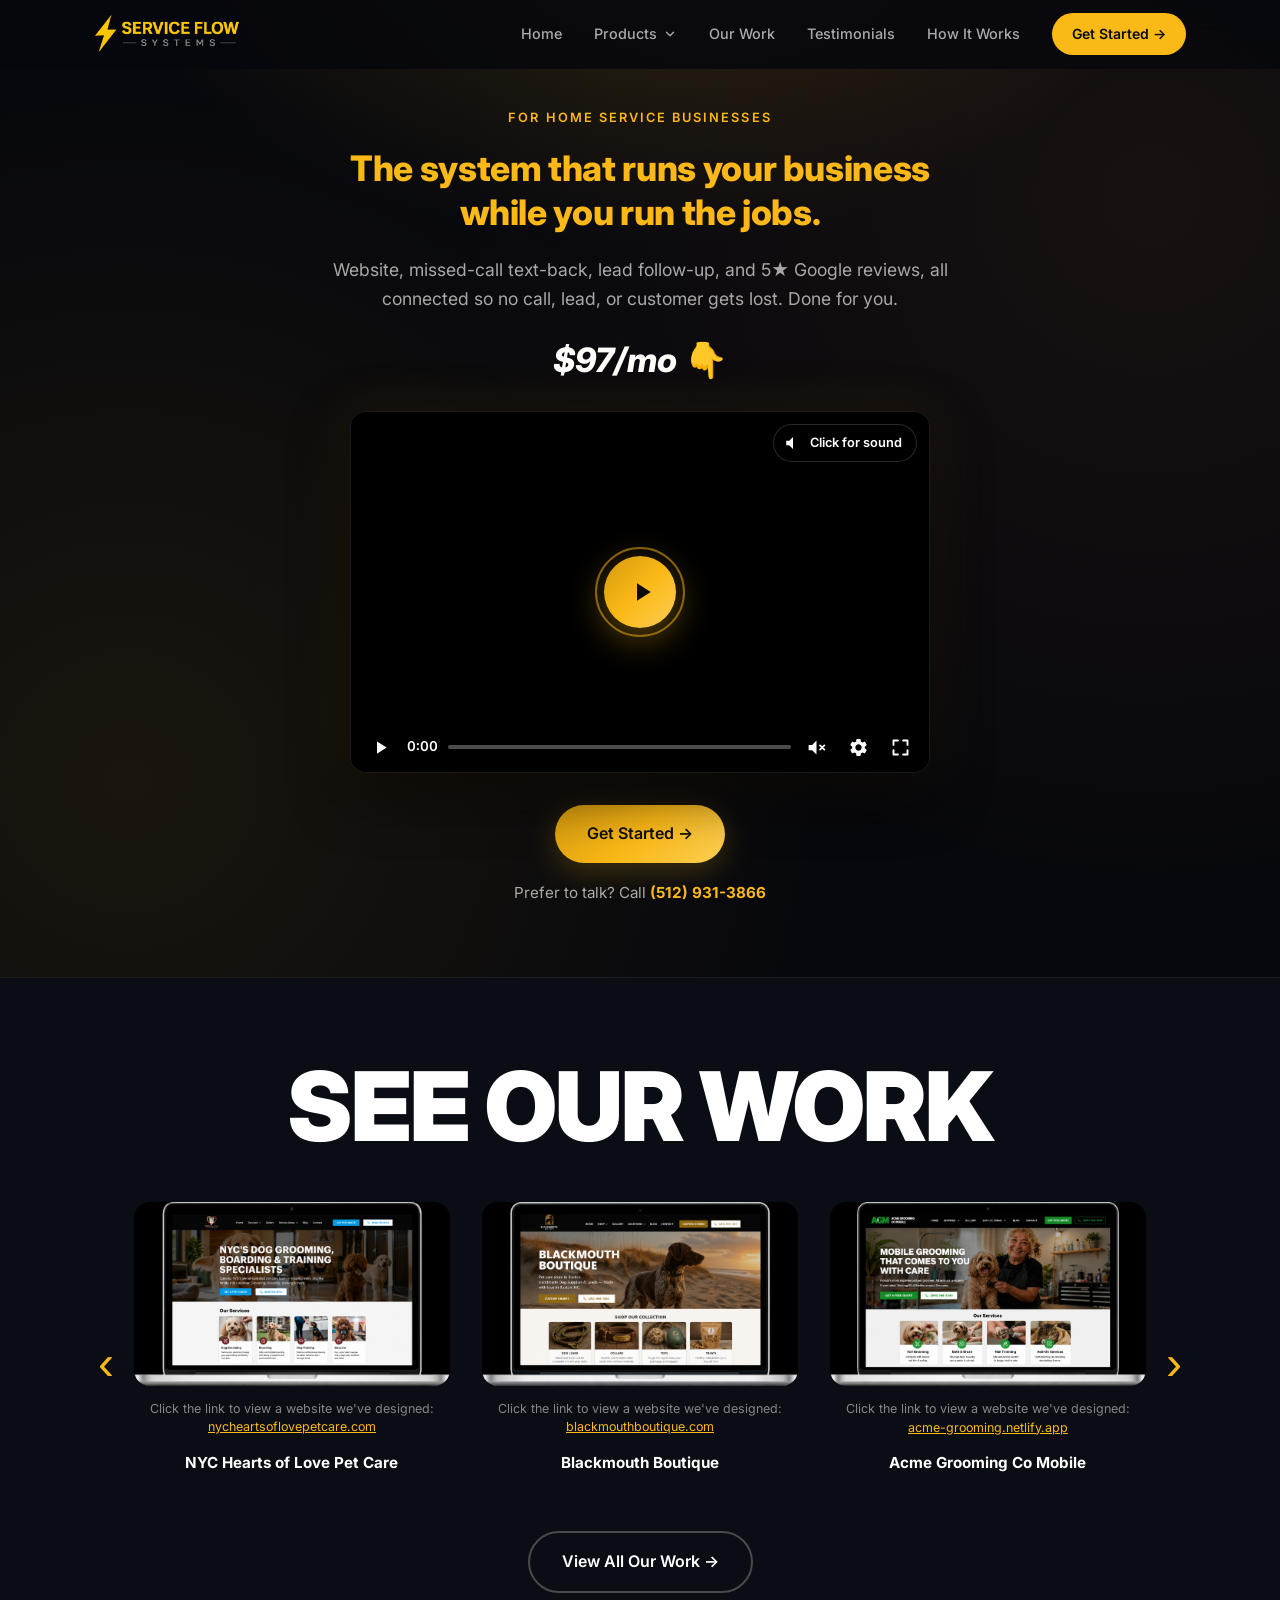
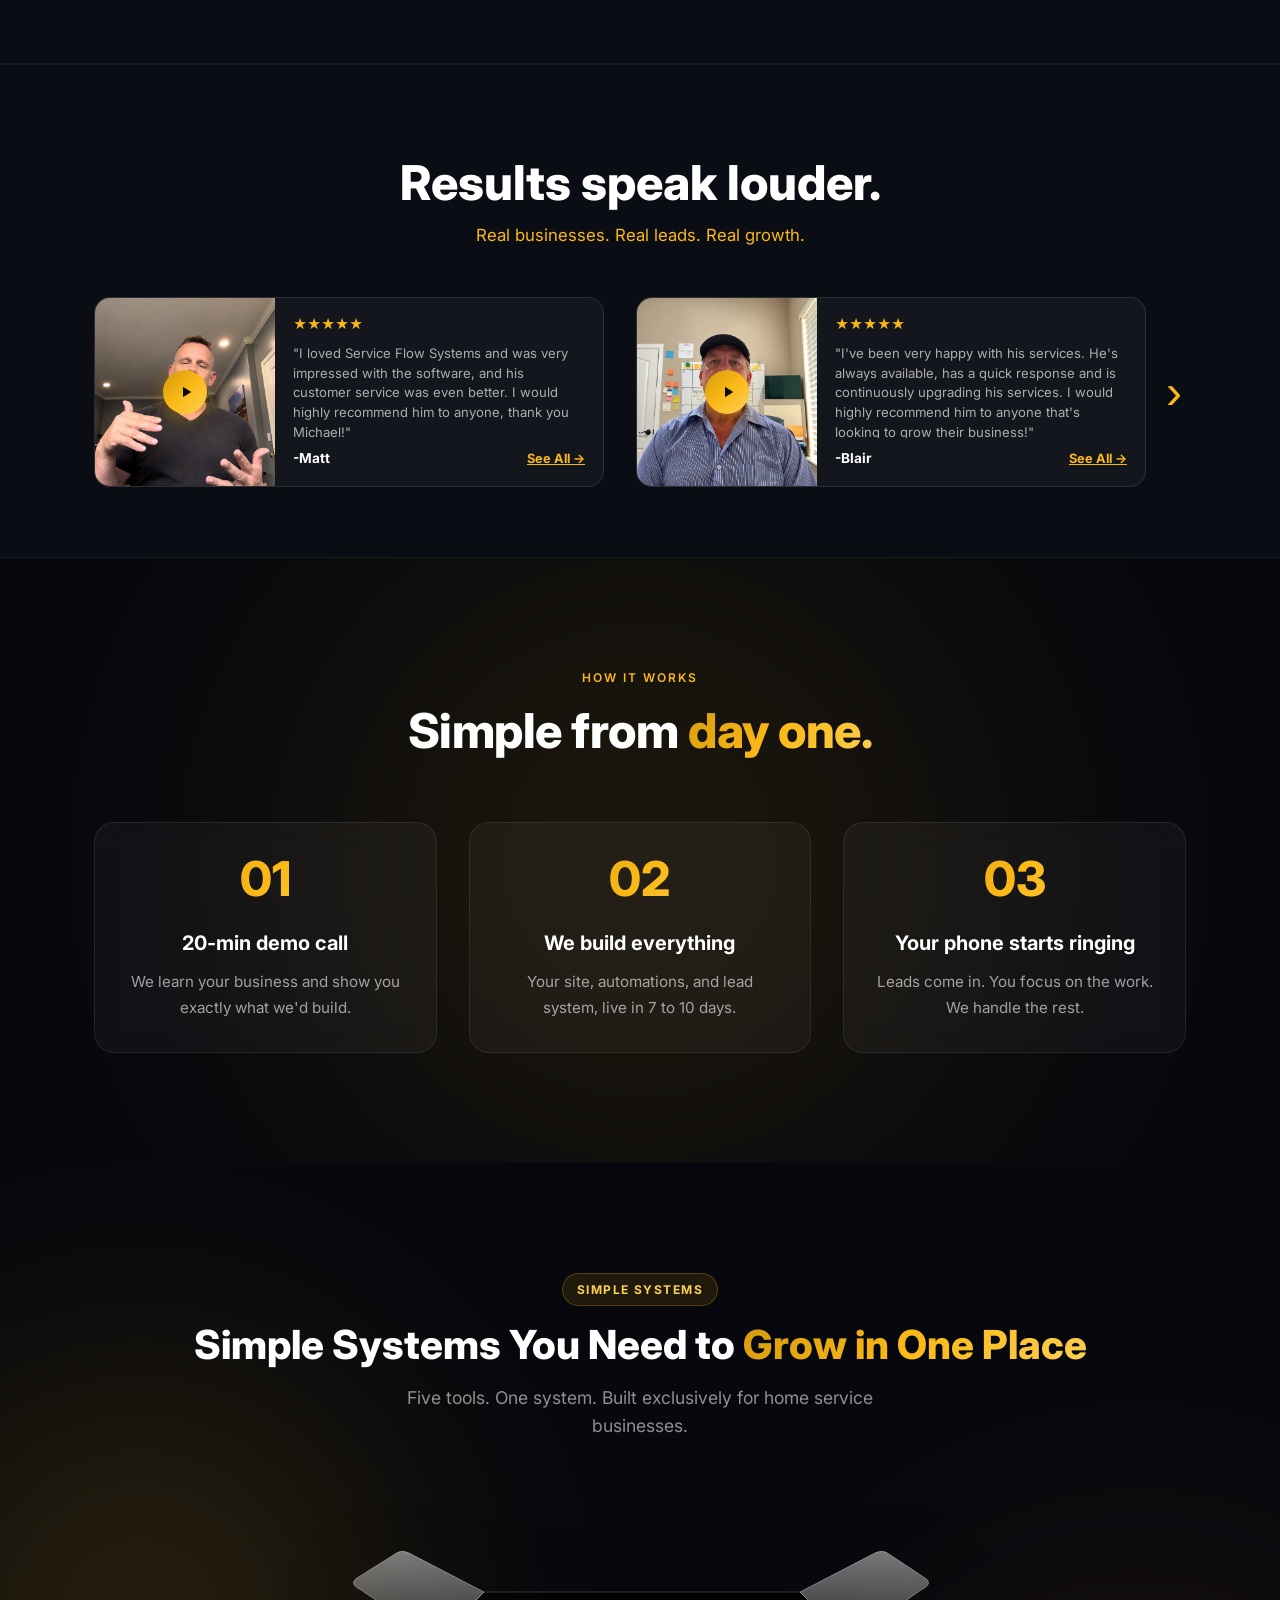
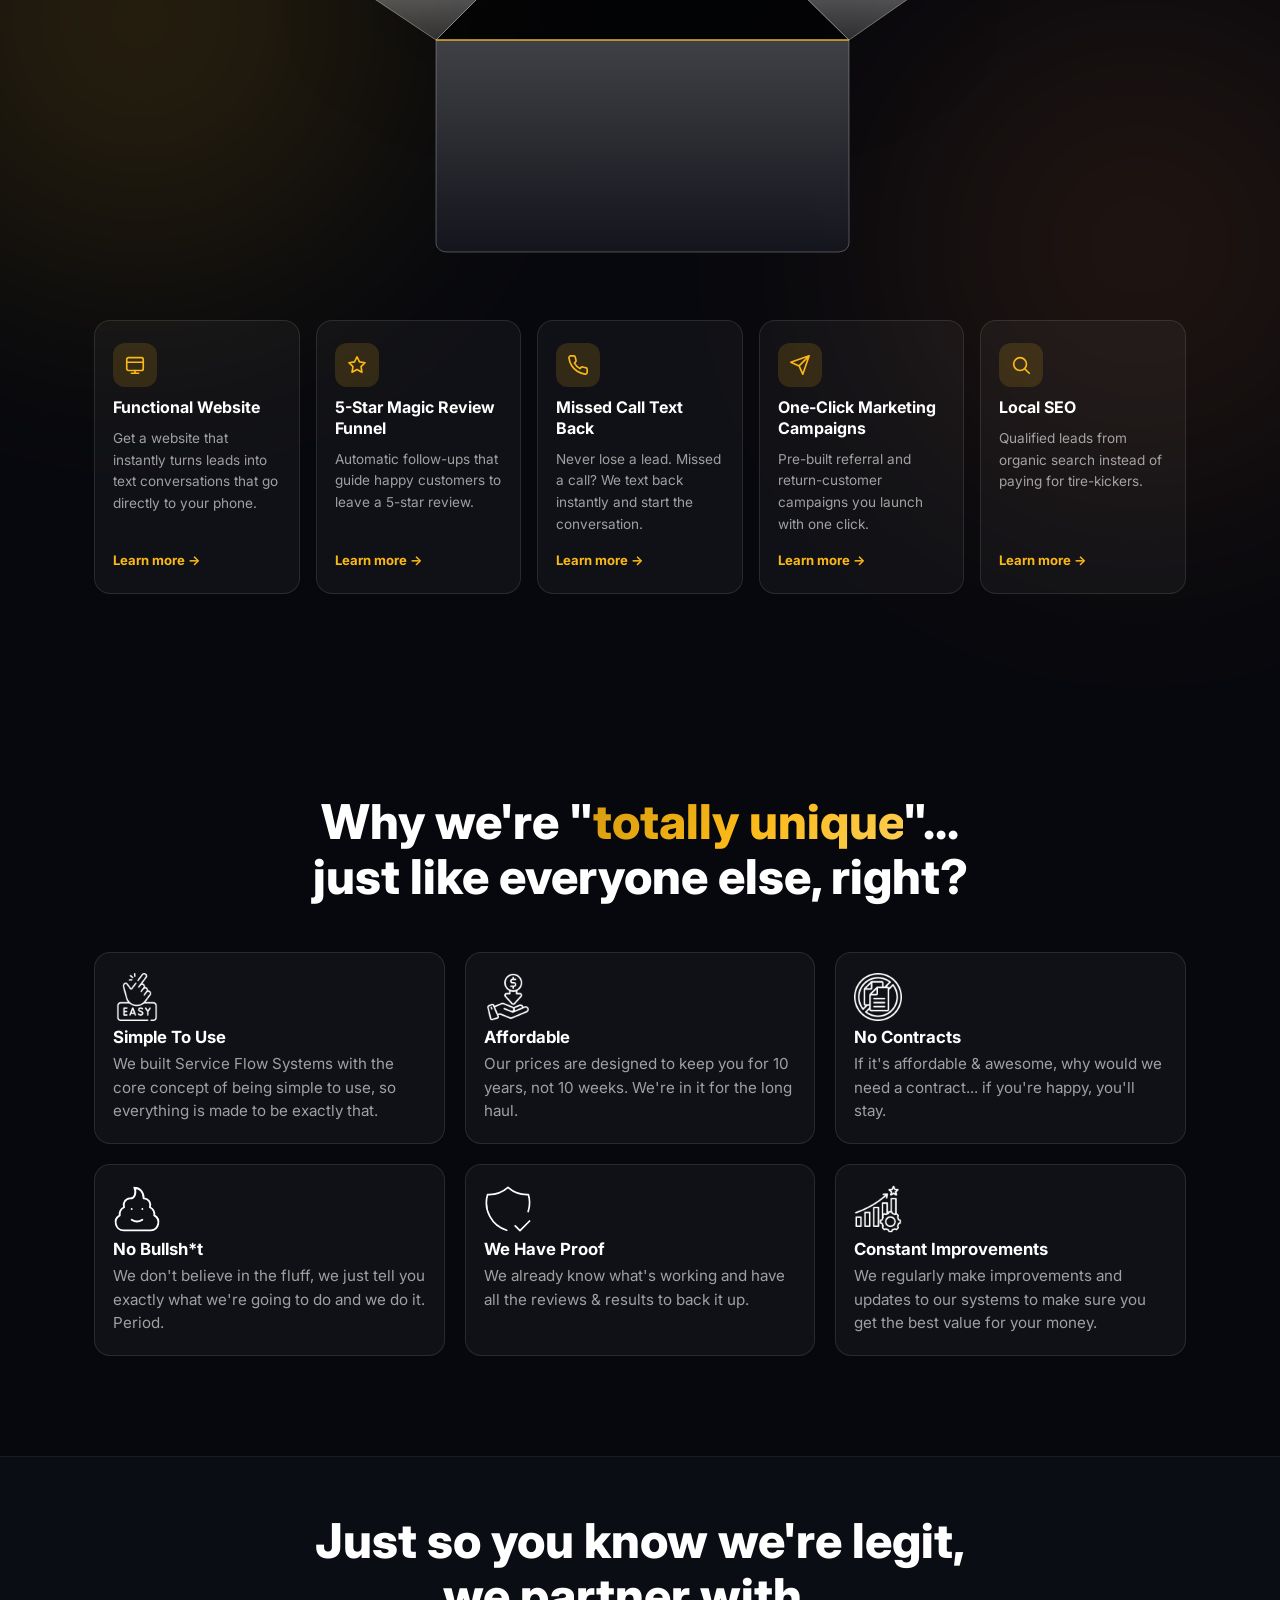
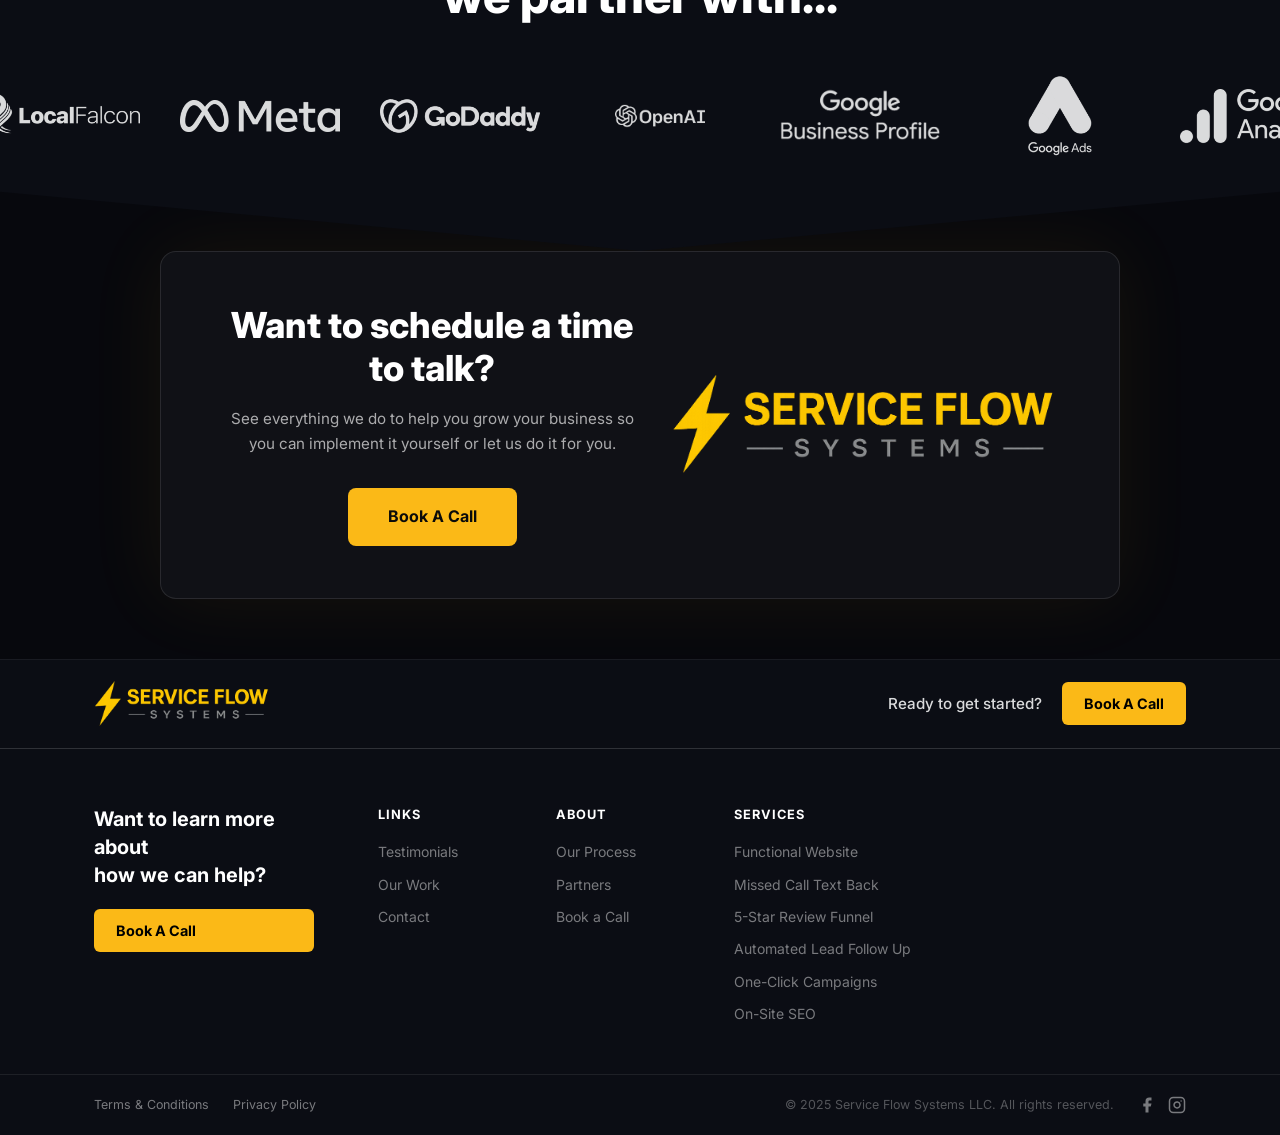
==== index.html @ 0829fa76 "Add dog groomers VSL player and new hero copy - New VSL under the headline: muted 4-second GIF-style" ====
<!DOCTYPE html>
<html lang="en">
<head>
  <meta charset="UTF-8" />
  <meta name="viewport" content="width=device-width, initial-scale=1.0" />
  <title>Website Design & AI Marketing Systems For Home Service Businesses | Service Flow Systems</title>
  <link rel="icon" href="/favicon.ico" sizes="any" />
  <link rel="icon" type="image/png" href="/favicon.png" />
  <link rel="apple-touch-icon" href="/apple-touch-icon.png" />
  <link rel="preconnect" href="https://fonts.googleapis.com" />
  <link rel="preconnect" href="https://fonts.gstatic.com" crossorigin />
  <link href="https://fonts.googleapis.com/css2?family=Inter:wght@300;400;500;600;700;800;900&display=swap" rel="stylesheet" />
  <link rel="stylesheet" href="styles.css" />
</head>
<body>

  <!-- NAV -->
  <nav class="nav" id="navbar">
    <div class="nav-inner">
      <a href="#" class="logo">
        <img src="images/logo.png" alt="Service Flow Systems" class="nav-logo-img" />
      </a>
      <ul class="nav-links">
        <li><a href="index.html">Home</a></li>
        <li class="nav-dropdown">
          <button type="button" class="nav-dropdown-btn" aria-haspopup="true" aria-expanded="false">Products <svg class="nav-chevron" viewBox="0 0 24 24" fill="none" stroke="currentColor" stroke-width="2.2" stroke-linecap="round" stroke-linejoin="round"><polyline points="6 9 12 15 18 9"/></svg></button>
          <div class="nav-dropdown-menu">
            <div class="nav-dropdown-panel">
            <a href="functional-website.html" class="nav-dd-item"><span class="nav-dd-icon"><svg viewBox="0 0 24 24" fill="none" stroke="currentColor" stroke-width="1.8" stroke-linecap="round" stroke-linejoin="round"><rect x="3" y="4" width="18" height="14" rx="2"/><path d="M3 9h18M8 21h8M12 18v3"/></svg></span><span>Functional Website</span></a>
            <a href="five-star-review-funnel.html" class="nav-dd-item"><span class="nav-dd-icon"><svg viewBox="0 0 24 24" fill="none" stroke="currentColor" stroke-width="1.8" stroke-linecap="round" stroke-linejoin="round"><path d="M12 3l2.7 5.6 6.1.9-4.4 4.3 1 6.1L12 17l-5.4 2.9 1-6.1L3.2 9.5l6.1-.9z"/></svg></span><span>5-Star Magic Review Funnel</span></a>
            <a href="missed-call-text-back.html" class="nav-dd-item"><span class="nav-dd-icon"><svg viewBox="0 0 24 24" fill="none" stroke="currentColor" stroke-width="1.8" stroke-linecap="round" stroke-linejoin="round"><path d="M22 16.9v3a2 2 0 0 1-2.2 2 19.8 19.8 0 0 1-8.6-3.1 19.5 19.5 0 0 1-6-6A19.8 19.8 0 0 1 2.1 4.2 2 2 0 0 1 4.1 2h3a2 2 0 0 1 2 1.7c.1 1 .4 1.9.7 2.8a2 2 0 0 1-.5 2.1L8.1 9.9a16 16 0 0 0 6 6l1.3-1.3a2 2 0 0 1 2.1-.4c.9.3 1.8.6 2.8.7a2 2 0 0 1 1.7 2z"/></svg></span><span>Missed Call Text Back</span></a>
            <a href="one-click-marketing.html" class="nav-dd-item"><span class="nav-dd-icon"><svg viewBox="0 0 24 24" fill="none" stroke="currentColor" stroke-width="1.8" stroke-linecap="round" stroke-linejoin="round"><path d="M22 2L11 13M22 2l-7 20-4-9-9-4z"/></svg></span><span>One-Click Marketing Campaigns</span></a>
            <a href="local-seo.html" class="nav-dd-item"><span class="nav-dd-icon"><svg viewBox="0 0 24 24" fill="none" stroke="currentColor" stroke-width="1.8" stroke-linecap="round" stroke-linejoin="round"><circle cx="11" cy="11" r="7"/><path d="M21 21l-4.3-4.3"/></svg></span><span>Local SEO</span></a>
            </div>
          </div>
        </li>
        <li><a href="portfolio.html">Our Work</a></li>
        <li><a href="testimonials.html">Testimonials</a></li>
        <li><a href="#process">How It Works</a></li>
      </ul>
      <a href="book-a-call.html" class="btn btn-nav">Get Started →</a>
      <button class="nav-toggle" id="navToggle">
        <span></span><span></span><span></span>
      </button>
    </div>
    <div class="nav-mobile" id="navMobile">
      <a href="index.html">Home</a>
      <span class="nav-mobile-heading">Products</span>
      <a href="functional-website.html" class="nav-mobile-sub">Functional Website</a>
      <a href="five-star-review-funnel.html" class="nav-mobile-sub">5-Star Magic Review Funnel</a>
      <a href="missed-call-text-back.html" class="nav-mobile-sub">Missed Call Text Back</a>
      <a href="one-click-marketing.html" class="nav-mobile-sub">One-Click Marketing Campaigns</a>
      <a href="local-seo.html" class="nav-mobile-sub">Local SEO</a>
      <a href="portfolio.html">Our Work</a>
      <a href="testimonials.html">Testimonials</a>
      <a href="#process">How It Works</a>
      <a href="book-a-call.html" class="btn btn-gold">Get Started</a>
    </div>
  </nav>

  <!-- HERO -->
  <section class="hero hero-split">
    <div class="hero-bg-pattern"></div>
    <div class="container">
      <div class="hero-split-inner">

        <!-- LEFT: Text -->
        <div class="hero-left">
          <div class="section-label hero-eyebrow">For home service businesses</div>
          <h1 class="hero-title hero-title-gold">
            The system that runs your business<br class="hero-title-break" />
            while you run the jobs.
          </h1>
          <p class="hero-sub hero-sub--front">Website, missed-call text-back, lead follow-up, and 5★ Google reviews, all connected so no call, lead, or customer gets lost. Done for you.</p>
          <p class="hero-price-line hero-price-line--vsl">$97/mo<span class="hero-price-hand" aria-hidden="true">👇</span></p>

          <!-- VSL: muted 4-second loop preview (1:59-2:03) until clicked, then restarts at 0:00 with sound -->
          <div class="vsl is-preview" id="vsl">
            <div class="vsl-frame" id="vslFrame">
              <video class="vsl-video" id="vslVideo" src="videos/vsl-dog-groomers.mp4#t=119" muted autoplay playsinline preload="metadata"></video>

              <button type="button" class="vsl-soundcta" id="vslSoundCta" aria-label="Click for sound">
                <svg viewBox="0 0 24 24" aria-hidden="true"><path d="M3 9v6h4l5 5V4L7 9H3z" fill="currentColor"/><g fill="none" stroke="currentColor" stroke-width="2" stroke-linecap="round"><path class="vsl-wave vsl-wave1" d="M15 10a3 3 0 0 1 0 4"/><path class="vsl-wave vsl-wave2" d="M17.5 7.8a6 6 0 0 1 0 8.4"/><path class="vsl-wave vsl-wave3" d="M20 5.5a10 10 0 0 1 0 13"/></g></svg>
                <span>Click for sound</span>
              </button>

              <button type="button" class="vsl-bigplay" id="vslBigPlay" aria-label="Play video with sound">
                <svg viewBox="0 0 24 24" aria-hidden="true"><path d="M8 5v14l11-7z" fill="currentColor"/></svg>
              </button>

              <div class="vsl-bar">
                <button type="button" class="vsl-btn vsl-toggle" id="vslToggle" aria-label="Play or pause" title="Play">
                  <svg class="vsl-i-play" viewBox="0 0 24 24" aria-hidden="true"><path d="M8 5v14l11-7z" fill="currentColor"/></svg>
                  <svg class="vsl-i-pause" viewBox="0 0 24 24" aria-hidden="true"><path d="M6 5h4v14H6zM14 5h4v14h-4z" fill="currentColor"/></svg>
                </button>
                <span class="vsl-time"><span class="vsl-cur" id="vslCur">0:00</span><span class="vsl-sep"> / </span><span id="vslDur">0:00</span></span>
                <div class="vsl-progress" id="vslProgress" role="slider" aria-label="Seek" aria-valuemin="0" aria-valuemax="100" aria-valuenow="0">
                  <div class="vsl-progress-fill" id="vslFill"></div>
                </div>

                <div class="vsl-vol" id="vslVol">
                  <div class="vsl-volpop">
                    <div class="vsl-vslider" id="vslVSlider" role="slider" aria-label="Volume" aria-valuemin="0" aria-valuemax="100" aria-valuenow="0">
                      <div class="vsl-vtrack" id="vslVTrack">
                        <div class="vsl-vfill" id="vslVFill"></div>
                        <div class="vsl-vthumb" id="vslVThumb"></div>
                      </div>
                    </div>
                  </div>
                  <button type="button" class="vsl-btn vsl-mute" id="vslMute" aria-label="Unmute" title="Unmute">
                    <svg class="vsl-i-vol" viewBox="0 0 24 24" aria-hidden="true"><path d="M3 9v6h4l5 5V4L7 9H3z" fill="currentColor"/><path d="M16.5 8.5a5 5 0 0 1 0 7M19 6a8.5 8.5 0 0 1 0 12" fill="none" stroke="currentColor" stroke-width="2" stroke-linecap="round"/></svg>
                    <svg class="vsl-i-muted" viewBox="0 0 24 24" aria-hidden="true"><path d="M3 9v6h4l5 5V4L7 9H3z" fill="currentColor"/><path d="M16 9.5l5 5M21 9.5l-5 5" fill="none" stroke="currentColor" stroke-width="2" stroke-linecap="round"/></svg>
                  </button>
                </div>

                <div class="vsl-speed" id="vslSpeed">
                  <div class="vsl-speedmenu" id="vslSpeedMenu">
                    <div class="vsl-speed-head"><span>Speed</span><span id="vslSpeedCur">1x</span></div>
                    <button type="button" class="vsl-speed-item" data-rate="0.5"><span class="vsl-check">&#10003;</span>0.5x</button>
                    <button type="button" class="vsl-speed-item" data-rate="0.75"><span class="vsl-check">&#10003;</span>0.75x</button>
                    <button type="button" class="vsl-speed-item is-active" data-rate="1"><span class="vsl-check">&#10003;</span>1x</button>
                    <button type="button" class="vsl-speed-item" data-rate="1.25"><span class="vsl-check">&#10003;</span>1.25x</button>
                    <button type="button" class="vsl-speed-item" data-rate="1.5"><span class="vsl-check">&#10003;</span>1.5x</button>
                    <button type="button" class="vsl-speed-item" data-rate="1.75"><span class="vsl-check">&#10003;</span>1.75x</button>
                    <button type="button" class="vsl-speed-item" data-rate="2"><span class="vsl-check">&#10003;</span>2x</button>
                  </div>
                  <button type="button" class="vsl-btn vsl-gear" id="vslGear" aria-label="Playback speed" title="Speed">
                    <svg viewBox="0 0 24 24" aria-hidden="true"><path fill="currentColor" d="M19.14 12.94c.04-.3.06-.61.06-.94 0-.32-.02-.64-.07-.94l2.03-1.58a.49.49 0 0 0 .12-.61l-1.92-3.32a.488.488 0 0 0-.59-.22l-2.39.96c-.5-.38-1.03-.7-1.62-.94l-.36-2.54a.484.484 0 0 0-.48-.41h-3.84c-.24 0-.43.17-.47.41l-.36 2.54c-.59.24-1.13.57-1.62.94l-2.39-.96c-.22-.08-.47 0-.59.22L2.74 8.87c-.12.21-.08.47.12.61l2.03 1.58c-.05.3-.09.63-.09.94s.02.64.07.94l-2.03 1.58a.49.49 0 0 0-.12.61l1.92 3.32c.12.22.37.29.59.22l2.39-.96c.5.38 1.03.7 1.62.94l.36 2.54c.05.24.24.41.48.41h3.84c.24 0 .44-.17.47-.41l.36-2.54c.59-.24 1.13-.56 1.62-.94l2.39.96c.22.08.47 0 .59-.22l1.92-3.32c.12-.22.07-.47-.12-.61l-2.01-1.58zM12 15.6c-1.98 0-3.6-1.62-3.6-3.6s1.62-3.6 3.6-3.6 3.6 1.62 3.6 3.6-1.62 3.6-3.6 3.6z"/></svg>
                  </button>
                </div>

                <button type="button" class="vsl-btn vsl-fs" id="vslFs" aria-label="Fullscreen" title="Fullscreen">
                  <svg viewBox="0 0 24 24" aria-hidden="true"><path d="M4 9V4h5M20 9V4h-5M4 15v5h5M20 15v5h-5" fill="none" stroke="currentColor" stroke-width="2.2" stroke-linecap="round" stroke-linejoin="round"/></svg>
                </button>
              </div>
            </div>
          </div>

          <div class="hero-cta hero-cta-stack">
            <a href="book-a-call.html" class="btn btn-gold btn-lg">Get Started →</a>
            <a href="tel:+15129313866" class="hero-phone">Prefer to talk? Call <strong>(512) 931-3866</strong></a>
          </div>
        </div>

      </div>
    </div>
  </section>

  <!-- OUR WORK -->
  <section class="our-work" id="our-work">
    <div class="container">
      <h2 class="our-work-title">SEE OUR WORK</h2>

      <div class="work-carousel">
        <button class="work-arrow work-prev" id="workPrev" aria-label="Previous work examples">&#8249;</button>

        <div class="work-viewport">
          <div class="work-track" id="workTrack">

            <div class="work-card" data-animate>
              <a href="https://nycheartsoflovepetcare.com/" target="_blank" rel="noopener" class="work-img-link">
                <img src="images/my_work/work-nyc.png" alt="NYC Hearts of Love Pet Care website" class="work-img" />
              </a>
              <p class="work-card-label">Click the link to view a website we've designed: <a href="https://nycheartsoflovepetcare.com/" target="_blank" rel="noopener">nycheartsoflovepetcare.com</a></p>
              <strong class="work-card-name">NYC Hearts of Love Pet Care</strong>
            </div>

            <div class="work-card" data-animate>
              <a href="https://blackmouthboutique.com/" target="_blank" rel="noopener" class="work-img-link">
                <img src="images/my_work/work-blackmouth.png" alt="Blackmouth Boutique website" class="work-img" />
              </a>
              <p class="work-card-label">Click the link to view a website we've designed: <a href="https://blackmouthboutique.com/" target="_blank" rel="noopener">blackmouthboutique.com</a></p>
              <strong class="work-card-name">Blackmouth Boutique</strong>
            </div>

            <div class="work-card" data-animate>
              <a href="https://acme-grooming.netlify.app/" target="_blank" rel="noopener" class="work-img-link">
                <img src="images/my_work/work-agm.png" alt="Acme Grooming Co Mobile website" class="work-img" />
              </a>
              <p class="work-card-label">Click the link to view a website we've designed: <a href="https://acme-grooming.netlify.app/" target="_blank" rel="noopener">acme-grooming.netlify.app</a></p>
              <strong class="work-card-name">Acme Grooming Co Mobile</strong>
            </div>

            <div class="work-card" data-animate>
              <a href="https://areabesthvac.com/" target="_blank" rel="noopener" class="work-img-link">
                <img src="images/my_work/work-areabest.png" alt="Area Best Heating & Cooling website" class="work-img" />
              </a>
              <p class="work-card-label">Click the link to view a website we've designed: <a href="https://areabesthvac.com/" target="_blank" rel="noopener">areabesthvac.com</a></p>
              <strong class="work-card-name">Area Best Heating & Cooling</strong>
            </div>

            <div class="work-card" data-animate>
              <a href="https://paulasa1trees.com/" target="_blank" rel="noopener" class="work-img-link">
                <img src="images/my_work/work-paula.png" alt="Paula's A1 Tree Removal & Stump Grind website" class="work-img" />
              </a>
              <p class="work-card-label">Click the link to view a website we've designed: <a href="https://paulasa1trees.com/" target="_blank" rel="noopener">paulasa1trees.com</a></p>
              <strong class="work-card-name">Paula's A1 Tree Removal & Stump Grind</strong>
            </div>

            <div class="work-card" data-animate>
              <a href="https://trirefrigerationhvac.com/" target="_blank" rel="noopener" class="work-img-link">
                <img src="images/my_work/work-tri.png" alt="Tri Refrigeration & HVAC website" class="work-img" />
              </a>
              <p class="work-card-label">Click the link to view a website we've designed: <a href="https://trirefrigerationhvac.com/" target="_blank" rel="noopener">trirefrigerationhvac.com</a></p>
              <strong class="work-card-name">Tri Refrigeration & HVAC</strong>
            </div>

            <div class="work-card" data-animate>
              <a href="https://airtimemechanical.com/" target="_blank" rel="noopener" class="work-img-link">
                <img src="images/my_work/work-airtime.png" alt="Air Time Mechanical, Inc. website" class="work-img" />
              </a>
              <p class="work-card-label">Click the link to view a website we've designed: <a href="https://airtimemechanical.com/" target="_blank" rel="noopener">airtimemechanical.com</a></p>
              <strong class="work-card-name">Air Time Mechanical, Inc.</strong>
            </div>

          </div>
        </div>

        <button class="work-arrow work-next" id="workNext" aria-label="Next work examples">&#8250;</button>
      </div>

      <div class="work-cta">
        <a href="portfolio.html" class="btn btn-outline btn-lg">View All Our Work →</a>
      </div>
    </div>
  </section>

  <!-- TESTIMONIALS CAROUSEL -->
  <section class="testi-carousel-section">
    <div class="container">
      <h2 class="section-title testi-carousel-title">Results speak louder.</h2>
      <p class="testi-carousel-sub">Real businesses. Real leads. Real growth.</p>

      <div class="testi-carousel">
        <div class="testi-carousel-viewport">
          <div class="testi-carousel-track" id="testiTrack">

            <div class="testi-hcard">
              <div class="testi-hcard-media" data-yt-id="2DzmhA7eZeQ">
                <img class="testi-hcard-video yt-thumb" src="images/testimonials/matt-thumb.webp" alt="Matt's testimonial video" />
                <button type="button" class="testi-hcard-play" aria-label="Play video">
                  <svg viewBox="0 0 24 24" aria-hidden="true"><path d="M8 5v14l11-7z" fill="currentColor"/></svg>
                </button>
              </div>
              <div class="testi-hcard-body">
                <div class="t-stars">★★★★★</div>
                <p class="testi-hcard-quote">"I loved Service Flow Systems and was very impressed with the software, and his customer service was even better. I would highly recommend him to anyone, thank you Michael!"</p>
                <div class="testi-hcard-foot">
                  <span class="testi-hcard-name">-Matt</span>
                  <a href="testimonials.html" class="testi-hcard-more">See All →</a>
                </div>
              </div>
            </div>

            <div class="testi-hcard">
              <div class="testi-hcard-media" data-yt-id="oDI7YL5VX-Y">
                <img class="testi-hcard-video yt-thumb" src="images/testimonials/blair-thumb.webp" alt="Blair's testimonial video" />
                <button type="button" class="testi-hcard-play" aria-label="Play video">
                  <svg viewBox="0 0 24 24" aria-hidden="true"><path d="M8 5v14l11-7z" fill="currentColor"/></svg>
                </button>
              </div>
              <div class="testi-hcard-body">
                <div class="t-stars">★★★★★</div>
                <p class="testi-hcard-quote">"I've been very happy with his services. He's always available, has a quick response and is continuously upgrading his services. I would highly recommend him to anyone that's looking to grow their business!"</p>
                <div class="testi-hcard-foot">
                  <span class="testi-hcard-name">-Blair</span>
                  <a href="testimonials.html" class="testi-hcard-more">See All →</a>
                </div>
              </div>
            </div>

            <div class="testi-hcard">
              <div class="testi-hcard-media" data-yt-id="DJYIE__sCDI">
                <img class="testi-hcard-video yt-thumb" src="images/testimonials/armando-thumb.webp" alt="Armando's testimonial video" />
                <button type="button" class="testi-hcard-play" aria-label="Play video">
                  <svg viewBox="0 0 24 24" aria-hidden="true"><path d="M8 5v14l11-7z" fill="currentColor"/></svg>
                </button>
              </div>
              <div class="testi-hcard-body">
                <div class="t-stars">★★★★★</div>
                <p class="testi-hcard-quote">"I've never had anything done so easily. Michael is the best guy ever and if I had to do it all over again I would have used him before going through all these other companies!"</p>
                <div class="testi-hcard-foot">
                  <span class="testi-hcard-name">-Armando</span>
                  <a href="testimonials.html" class="testi-hcard-more">See All →</a>
                </div>
              </div>
            </div>

          </div>
        </div>

        <button class="testi-carousel-arrow testi-carousel-next" id="testiNext" aria-label="Next testimonials">&#8250;</button>
      </div>
    </div>
  </section>

  <!-- HOW IT WORKS -->
  <section class="hiw" id="process">
    <div class="hiw-glow-bg" aria-hidden="true"></div>
    <div class="container">
      <div class="hiw-head">
        <p class="hiw-eyebrow">How it works</p>
        <h2 class="hiw-title">Simple from <span class="gradient-text">day one.</span></h2>
      </div>
      <div class="hiw-grid">
        <div class="hiw-card hiw-gold" data-animate>
          <div class="hiw-glow" aria-hidden="true"></div>
          <div class="hiw-ring" aria-hidden="true"></div>
          <div class="hiw-card-inner">
            <div class="hiw-num">01</div>
            <h3>20-min demo call</h3>
            <p>We learn your business and show you exactly what we'd build.</p>
          </div>
        </div>
        <div class="hiw-card hiw-orange" data-animate>
          <div class="hiw-glow" aria-hidden="true"></div>
          <div class="hiw-ring" aria-hidden="true"></div>
          <div class="hiw-card-inner">
            <div class="hiw-num">02</div>
            <h3>We build everything</h3>
            <p>Your site, automations, and lead system, live in 7 to 10 days.</p>
          </div>
        </div>
        <div class="hiw-card hiw-amber" data-animate>
          <div class="hiw-glow" aria-hidden="true"></div>
          <div class="hiw-ring" aria-hidden="true"></div>
          <div class="hiw-card-inner">
            <div class="hiw-num">03</div>
            <h3>Your phone starts ringing</h3>
            <p>Leads come in. You focus on the work. We handle the rest.</p>
          </div>
        </div>
      </div>
    </div>
  </section>

  <!-- SIMPLE SYSTEMS -->
  <section class="systems" id="features">
    <div class="systems-glow systems-glow-1" aria-hidden="true"></div>
    <div class="systems-glow systems-glow-2" aria-hidden="true"></div>
    <div class="container">
      <div class="systems-head">
        <div class="section-label">Simple Systems</div>
        <h2 class="section-title">Simple Systems You Need to<br class="systems-br" /> <span class="gradient-text">Grow in One Place</span></h2>
        <p class="systems-sub">Five tools. One system. Built exclusively for home service businesses.</p>
      </div>

      <div class="sys-stage" id="sysStage">
        <div class="sys-pills">
          <a href="functional-website.html" class="sys-pill" tabindex="-1" aria-hidden="true">
            <span class="sys-pill-icon"><svg viewBox="0 0 24 24" fill="none" stroke="currentColor" stroke-width="1.8" stroke-linecap="round" stroke-linejoin="round"><rect x="3" y="4" width="18" height="14" rx="2"/><path d="M3 9h18M8 21h8M12 18v3"/></svg></span>
            <span class="sys-pill-text"><strong>Functional Website</strong><small>Turns visitors into booked jobs</small></span>
          </a>
          <a href="five-star-review-funnel.html" class="sys-pill" tabindex="-1" aria-hidden="true">
            <span class="sys-pill-icon"><svg viewBox="0 0 24 24" fill="none" stroke="currentColor" stroke-width="1.8" stroke-linecap="round" stroke-linejoin="round"><path d="M12 3l2.7 5.6 6.1.9-4.4 4.3 1 6.1L12 17l-5.4 2.9 1-6.1L3.2 9.5l6.1-.9z"/></svg></span>
            <span class="sys-pill-text"><strong>5-Star Magic Review Funnel</strong><small>Five stars, every time</small></span>
          </a>
          <a href="missed-call-text-back.html" class="sys-pill" tabindex="-1" aria-hidden="true">
            <span class="sys-pill-icon"><svg viewBox="0 0 24 24" fill="none" stroke="currentColor" stroke-width="1.8" stroke-linecap="round" stroke-linejoin="round"><path d="M22 16.9v3a2 2 0 0 1-2.2 2 19.8 19.8 0 0 1-8.6-3.1 19.5 19.5 0 0 1-6-6A19.8 19.8 0 0 1 2.1 4.2 2 2 0 0 1 4.1 2h3a2 2 0 0 1 2 1.7c.1 1 .4 1.9.7 2.8a2 2 0 0 1-.5 2.1L8.1 9.9a16 16 0 0 0 6 6l1.3-1.3a2 2 0 0 1 2.1-.4c.9.3 1.8.6 2.8.7a2 2 0 0 1 1.7 2z"/></svg></span>
            <span class="sys-pill-text"><strong>Missed Call Text Back</strong><small>Every missed call becomes a conversation</small></span>
          </a>
          <a href="one-click-marketing.html" class="sys-pill" tabindex="-1" aria-hidden="true">
            <span class="sys-pill-icon"><svg viewBox="0 0 24 24" fill="none" stroke="currentColor" stroke-width="1.8" stroke-linecap="round" stroke-linejoin="round"><path d="M22 2L11 13M22 2l-7 20-4-9-9-4z"/></svg></span>
            <span class="sys-pill-text"><strong>One-Click Marketing Campaigns</strong><small>Referrals and repeat customers on autopilot</small></span>
          </a>
          <a href="local-seo.html" class="sys-pill" tabindex="-1" aria-hidden="true">
            <span class="sys-pill-icon"><svg viewBox="0 0 24 24" fill="none" stroke="currentColor" stroke-width="1.8" stroke-linecap="round" stroke-linejoin="round"><circle cx="11" cy="11" r="7"/><path d="M21 21l-4.3-4.3"/></svg></span>
            <span class="sys-pill-text"><strong>Local SEO</strong><small>Get found on Google</small></span>
          </a>
        </div>
        <svg class="sys-box" viewBox="0 0 655 352" fill="none" xmlns="http://www.w3.org/2000/svg" aria-hidden="true">
          <defs>
            <linearGradient id="sysFront" x1="0" y1="0" x2="0" y2="1">
              <stop offset="0" stop-color="#ffffff" stop-opacity="0.22"/>
              <stop offset="1" stop-color="#ffffff" stop-opacity="0.04"/>
            </linearGradient>
            <linearGradient id="sysFlap" x1="0" y1="0" x2="0" y2="1">
              <stop offset="0" stop-color="#ffffff" stop-opacity="0.45"/>
              <stop offset="1" stop-color="#ffffff" stop-opacity="0.15"/>
            </linearGradient>
          </defs>
          <path d="M171 80 L487 80 L536 128 L123 128 Z" fill="#000" fill-opacity="0.55" stroke="#fff" stroke-opacity="0.18"/>
          <path d="M171 80 L98 42 C92 39 88 38 82 42 L44 66 C38 70 40 74 48 78 L123 128 Z" fill="url(#sysFlap)" stroke="#fff" stroke-opacity="0.35"/>
          <path d="M487 80 L560 42 C566 39 570 38 576 42 L612 66 C618 70 616 74 608 78 L536 128 Z" fill="url(#sysFlap)" stroke="#fff" stroke-opacity="0.35"/>
        </svg>
        <svg class="sys-box sys-box-front" viewBox="0 0 655 352" fill="none" xmlns="http://www.w3.org/2000/svg" aria-hidden="true">
          <path d="M123 128 L536 128 L536 330 C536 337 531 340 524 340 L135 340 C128 340 123 337 123 330 Z" fill="#0b0d14" fill-opacity="0.92" stroke="#fff" stroke-opacity="0.28"/>
          <path d="M123 128 L536 128 L536 330 C536 337 531 340 524 340 L135 340 C128 340 123 337 123 330 Z" fill="url(#sysFront)"/>
          <path d="M123 128 L536 128" stroke="#fbb917" stroke-opacity="0.6" stroke-width="2"/>
        </svg>
      </div>

      <div class="sys-grid">
        <a href="functional-website.html" class="sys-card" data-animate>
          <span class="sys-card-icon"><svg viewBox="0 0 24 24" fill="none" stroke="currentColor" stroke-width="1.8" stroke-linecap="round" stroke-linejoin="round"><rect x="3" y="4" width="18" height="14" rx="2"/><path d="M3 9h18M8 21h8M12 18v3"/></svg></span>
          <h3>Functional Website</h3>
          <p>Get a website that instantly turns leads into text conversations that go directly to your phone.</p>
          <span class="sys-card-more">Learn more <span aria-hidden="true">→</span></span>
        </a>
        <a href="five-star-review-funnel.html" class="sys-card" data-animate>
          <span class="sys-card-icon"><svg viewBox="0 0 24 24" fill="none" stroke="currentColor" stroke-width="1.8" stroke-linecap="round" stroke-linejoin="round"><path d="M12 3l2.7 5.6 6.1.9-4.4 4.3 1 6.1L12 17l-5.4 2.9 1-6.1L3.2 9.5l6.1-.9z"/></svg></span>
          <h3>5-Star Magic Review Funnel</h3>
          <p>Automatic follow-ups that guide happy customers to leave a 5-star review.</p>
          <span class="sys-card-more">Learn more <span aria-hidden="true">→</span></span>
        </a>
        <a href="missed-call-text-back.html" class="sys-card" data-animate>
          <span class="sys-card-icon"><svg viewBox="0 0 24 24" fill="none" stroke="currentColor" stroke-width="1.8" stroke-linecap="round" stroke-linejoin="round"><path d="M22 16.9v3a2 2 0 0 1-2.2 2 19.8 19.8 0 0 1-8.6-3.1 19.5 19.5 0 0 1-6-6A19.8 19.8 0 0 1 2.1 4.2 2 2 0 0 1 4.1 2h3a2 2 0 0 1 2 1.7c.1 1 .4 1.9.7 2.8a2 2 0 0 1-.5 2.1L8.1 9.9a16 16 0 0 0 6 6l1.3-1.3a2 2 0 0 1 2.1-.4c.9.3 1.8.6 2.8.7a2 2 0 0 1 1.7 2z"/></svg></span>
          <h3>Missed Call Text Back</h3>
          <p>Never lose a lead. Missed a call? We text back instantly and start the conversation.</p>
          <span class="sys-card-more">Learn more <span aria-hidden="true">→</span></span>
        </a>
        <a href="one-click-marketing.html" class="sys-card" data-animate>
          <span class="sys-card-icon"><svg viewBox="0 0 24 24" fill="none" stroke="currentColor" stroke-width="1.8" stroke-linecap="round" stroke-linejoin="round"><path d="M22 2L11 13M22 2l-7 20-4-9-9-4z"/></svg></span>
          <h3>One-Click Marketing Campaigns</h3>
          <p>Pre-built referral and return-customer campaigns you launch with one click.</p>
          <span class="sys-card-more">Learn more <span aria-hidden="true">→</span></span>
        </a>
        <a href="local-seo.html" class="sys-card" data-animate>
          <span class="sys-card-icon"><svg viewBox="0 0 24 24" fill="none" stroke="currentColor" stroke-width="1.8" stroke-linecap="round" stroke-linejoin="round"><circle cx="11" cy="11" r="7"/><path d="M21 21l-4.3-4.3"/></svg></span>
          <h3>Local SEO</h3>
          <p>Qualified leads from organic search instead of paying for tire-kickers.</p>
          <span class="sys-card-more">Learn more <span aria-hidden="true">→</span></span>
        </a>
      </div>
    </div>
  </section>

  <!-- TESTIMONIALS -->
  <section class="testimonials" id="testimonials">
    <div class="container">
      <h2 class="section-title why-unique-title">Why we're "<span class="gradient-text">totally unique</span>"...<br />just like everyone else, right?</h2>
      <div class="why-unique-grid">

        <div class="why-card" data-animate>
          <div class="why-icon">
            <img src="images/totally%20unique/simple_to_use.webp" alt="Simple To Use" class="why-icon-img" />
          </div>
          <h3>Simple To Use</h3>
          <p>We built Service Flow Systems with the core concept of being simple to use, so everything is made to be exactly that.</p>
        </div>

        <div class="why-card" data-animate>
          <div class="why-icon">
            <img src="images/totally%20unique/affordable.webp" alt="Affordable" class="why-icon-img" />
          </div>
          <h3>Affordable</h3>
          <p>Our prices are designed to keep you for 10 years, not 10 weeks. We're in it for the long haul.</p>
        </div>

        <div class="why-card" data-animate>
          <div class="why-icon">
            <img src="images/totally%20unique/no_contracts.webp" alt="No Contracts" class="why-icon-img" />
          </div>
          <h3>No Contracts</h3>
          <p>If it's affordable & awesome, why would we need a contract... if you're happy, you'll stay.</p>
        </div>

        <div class="why-card" data-animate>
          <div class="why-icon">
            <img src="images/totally%20unique/no_bs.svg" alt="No Bullsh*t" class="why-icon-img" />
          </div>
          <h3>No Bullsh*t</h3>
          <p>We don't believe in the fluff, we just tell you exactly what we're going to do and we do it. Period.</p>
        </div>

        <div class="why-card" data-animate>
          <div class="why-icon">
            <img src="images/totally%20unique/we_have_proof.svg" alt="We Have Proof" class="why-icon-img" />
          </div>
          <h3>We Have Proof</h3>
          <p>We already know what's working and have all the reviews & results to back it up.</p>
        </div>

        <div class="why-card" data-animate>
          <div class="why-icon">
            <img src="images/totally%20unique/constant_improvements.webp" alt="Constant Improvements" class="why-icon-img" />
          </div>
          <h3>Constant Improvements</h3>
          <p>We regularly make improvements and updates to our systems to make sure you get the best value for your money.</p>
        </div>

      </div>
    </div>
  </section>

  <!-- LEGIT / PARTNERS BANNER -->
  <section class="legit-banner">
    <div class="container">
      <h2 class="legit-title">Just so you know we're legit,<br /><span>we partner with...</span></h2>
    </div>
    <div class="legit-track-wrap">
      <div class="legit-track" id="legitTrack">
        <div class="legit-logo"><img src="images/legit/localfalcon.webp" alt="LocalFalcon" /></div>
        <div class="legit-logo"><img src="images/legit/meta.webp" alt="Meta" /></div>
        <div class="legit-logo legit-logo--lg"><img src="images/legit/godaddy.webp" alt="GoDaddy" /></div>
        <div class="legit-logo legit-logo--lg"><img src="images/legit/openai.webp" alt="OpenAI" /></div>
        <div class="legit-logo"><img src="images/legit/googlebusinessprofile.webp" alt="Google Business Profile" /></div>
        <div class="legit-logo legit-logo--lg"><img src="images/legit/googleads.webp" alt="Google Ads" /></div>
        <div class="legit-logo"><img src="images/legit/googleanalyics.webp" alt="Google Analytics" /></div>
        <div class="legit-logo"><img src="images/legit/googlesearchconsole.webp" alt="Google Search Console" /></div>
        <div class="legit-logo"><img src="images/legit/leadconnector.webp" alt="LeadConnector" /></div>
        <div class="legit-logo"><img src="images/legit/mailgun.webp" alt="Mailgun" /></div>
        <div class="legit-logo"><img src="images/legit/ahrefs.webp" alt="Ahrefs" /></div>
        <div class="legit-logo"><img src="images/legit/semrush.webp" alt="SEMRush" /></div>
        <div class="legit-logo"><img src="images/legit/canva.webp" alt="Canva" /></div>
        <div class="legit-logo legit-logo--lg"><img src="images/legit/twillio.webp" alt="Twilio" /></div>
        <div class="legit-logo"><img src="images/legit/zapier.webp" alt="Zapier" /></div>
      </div>
    </div>
  </section>

  <!-- SCHEDULE CTA -->
  <section class="schedule-cta">
    <div class="schedule-cta-inner">
      <div class="schedule-cta-left">
        <h2 class="schedule-cta-title">Want to schedule a time<br />to talk?</h2>
        <p class="schedule-cta-sub">See everything we do to help you grow your business so you can implement it yourself or let us do it for you.</p>
        <a href="book-a-call.html" class="btn schedule-cta-btn">Book A Call</a>
      </div>
      <div class="schedule-cta-logo">
        <img src="images/logo.png" alt="Service Flow Systems" class="schedule-logo-img" />
      </div>
    </div>
  </section>

  <!-- FOOTER -->
  <footer class="footer">
    <!-- Top bar -->
    <div class="footer-topbar">
      <div class="container footer-topbar-inner">
        <a href="#" class="logo">
          <img src="images/logo.png" alt="Service Flow Systems" class="footer-logo-img">
        </a>
        <div class="footer-topbar-cta">
          <span class="footer-topbar-text">Ready to get started?</span>
          <a href="book-a-call.html" class="btn footer-cta-btn">Book A Call</a>
        </div>
      </div>
    </div>

    <!-- Main section -->
    <div class="footer-main">
      <div class="container footer-main-inner">
        <!-- Left blurb -->
        <div class="footer-blurb">
          <p class="footer-blurb-text">Want to learn more about<br>how we can help?</p>
          <a href="book-a-call.html" class="btn footer-cta-btn">Book A Call</a>
        </div>

        <!-- Link columns -->
        <div class="footer-links">
          <div class="footer-col">
            <h4>Links</h4>
            <a href="testimonials.html">Testimonials</a>
            <a href="#work">Our Work</a>
            <a href="book-a-call.html">Contact</a>
          </div>
          <div class="footer-col">
            <h4>About</h4>
            <a href="#process">Our Process</a>
            <a href="#legit">Partners</a>
            <a href="book-a-call.html">Book a Call</a>
          </div>
          <div class="footer-col">
            <h4>Services</h4>
            <a href="functional-website.html">Functional Website</a>
            <a href="missed-call-text-back.html">Missed Call Text Back</a>
            <a href="five-star-review-funnel.html">5-Star Review Funnel</a>
            <a href="#services">Automated Lead Follow Up</a>
            <a href="one-click-marketing.html">One-Click Campaigns</a>
            <a href="local-seo.html">On-Site SEO</a>
          </div>
        </div>
      </div>
    </div>

    <!-- Bottom bar -->
    <div class="footer-bottom">
      <div class="container footer-bottom-inner">
        <a href="#">Terms &amp; Conditions</a>
        <a href="#">Privacy Policy</a>
        <span>© 2025 Service Flow Systems LLC. All rights reserved.</span>
        <div class="footer-social">
          <a href="#" class="footer-social-link" aria-label="Facebook">
            <svg xmlns="http://www.w3.org/2000/svg" width="18" height="18" viewBox="0 0 24 24" fill="currentColor"><path d="M18 2h-3a5 5 0 0 0-5 5v3H7v4h3v8h4v-8h3l1-4h-4V7a1 1 0 0 1 1-1h3z"/></svg>
          </a>
          <a href="#" class="footer-social-link" aria-label="Instagram">
            <svg xmlns="http://www.w3.org/2000/svg" width="18" height="18" viewBox="0 0 24 24" fill="none" stroke="currentColor" stroke-width="2" stroke-linecap="round" stroke-linejoin="round"><rect x="2" y="2" width="20" height="20" rx="5" ry="5"/><path d="M16 11.37A4 4 0 1 1 12.63 8 4 4 0 0 1 16 11.37z"/><line x1="17.5" y1="6.5" x2="17.51" y2="6.5"/></svg>
          </a>
        </div>
      </div>
    </div>
  </footer>

  <script src="script.js"></script>
</body>
</html>
---- styles.css ----
/* ── Reset & Base ── */
*, *::before, *::after { box-sizing: border-box; margin: 0; padding: 0; }

:root {
  --gold: #fbb917;
  --gold-light: #fccf55;
  --gold-dark: #d49a0e;
  --gold-bg: #fffbec;
  --white: #FFFFFF;
  --off-white: #FAFAF8;
  --gray-50: #F7F7F5;
  --gray-100: #EFEFEC;
  --gray-200: #DEDDD8;
  --gray-400: #9B9A94;
  --gray-600: #5C5B56;
  --gray-800: #2C2B27;
  --black: #161614;
  --radius: 16px;
  --radius-sm: 10px;
  --shadow: 0 4px 24px rgba(0,0,0,0.08);
  --shadow-lg: 0 12px 48px rgba(0,0,0,0.12);
  --shadow-gold: 0 8px 32px rgba(201,168,76,0.25);
}

html { scroll-behavior: smooth; }

body {
  font-family: 'Inter', sans-serif;
  background: var(--white);
  color: var(--gray-800);
  line-height: 1.6;
  overflow-x: hidden;
}

.container {
  max-width: 1140px;
  margin: 0 auto;
  padding: 0 24px;
}

/* ── Typography helpers ── */
.gradient-text {
  background: linear-gradient(135deg, var(--gold-dark) 0%, var(--gold) 50%, var(--gold-light) 100%);
  -webkit-background-clip: text;
  -webkit-text-fill-color: transparent;
  background-clip: text;
}

.section-label {
  display: inline-block;
  font-size: 0.75rem;
  font-weight: 700;
  letter-spacing: 0.12em;
  text-transform: uppercase;
  color: var(--gold-dark);
  background: var(--gold-bg);
  border: 1px solid rgba(201,168,76,0.3);
  padding: 6px 14px;
  border-radius: 100px;
  margin-bottom: 16px;
}

.section-title {
  font-size: clamp(2rem, 4vw, 3rem);
  font-weight: 800;
  line-height: 1.15;
  color: var(--black);
  margin-bottom: 16px;
}

.section-sub {
  font-size: 1.1rem;
  color: var(--gray-600);
  max-width: 560px;
  margin: 0 auto 56px;
  text-align: center;
}

/* ── Buttons ── */
.btn {
  display: inline-flex;
  align-items: center;
  gap: 6px;
  font-family: inherit;
  font-size: 0.95rem;
  font-weight: 600;
  padding: 12px 24px;
  border-radius: 100px;
  text-decoration: none;
  border: none;
  cursor: pointer;
  transition: all 0.2s ease;
  white-space: nowrap;
}

.btn-gold {
  background: linear-gradient(135deg, var(--gold-dark), var(--gold), var(--gold-light));
  color: var(--white);
  box-shadow: var(--shadow-gold);
}
.btn-gold:hover {
  transform: translateY(-2px);
  box-shadow: 0 12px 40px rgba(201,168,76,0.35);
}

.btn-outline {
  background: transparent;
  color: var(--gray-800);
  border: 2px solid var(--gray-200);
}
.btn-outline:hover {
  border-color: var(--gold);
  color: var(--gold-dark);
}

.btn-nav {
  background: var(--black);
  color: var(--white);
  font-size: 0.875rem;
  padding: 10px 20px;
}
.btn-nav:hover {
  background: var(--gold-dark);
}

.btn-lg {
  font-size: 1rem;
  padding: 16px 32px;
}

.btn-full { width: 100%; justify-content: center; }

/* ── Nav ── */
.nav {
  position: fixed;
  top: 0; left: 0; right: 0;
  z-index: 1000;
  background: rgba(255,255,255,0.92);
  backdrop-filter: blur(16px);
  border-bottom: 1px solid transparent;
  transition: border-color 0.3s, box-shadow 0.3s;
}
.nav.scrolled {
  border-color: var(--gray-100);
  box-shadow: 0 2px 20px rgba(0,0,0,0.07);
}

.nav-inner {
  display: flex;
  align-items: center;
  gap: 32px;
  height: 68px;
  max-width: 1140px;
  margin: 0 auto;
  padding: 0 24px;
}

.logo {
  display: flex;
  align-items: center;
  gap: 8px;
  text-decoration: none;
  flex-shrink: 0;
}
.logo-icon { font-size: 1.4rem; }
.logo-text {
  font-size: 1rem;
  font-weight: 700;
  color: var(--black);
}
.logo-accent { color: var(--gold-dark); }

.nav-links {
  display: flex;
  list-style: none;
  gap: 32px;
  margin-left: auto;
}
.nav-links a {
  text-decoration: none;
  font-size: 0.9rem;
  font-weight: 500;
  color: var(--gray-600);
  transition: color 0.2s;
}
.nav-links a:hover { color: var(--black); }

.nav-toggle {
  display: none;
  flex-direction: column;
  gap: 5px;
  background: none;
  border: none;
  cursor: pointer;
  padding: 4px;
  margin-left: auto;
}
.nav-toggle span {
  display: block;
  width: 22px;
  height: 2px;
  background: var(--black);
  border-radius: 2px;
  transition: all 0.3s;
}

.nav-mobile {
  display: none;
  flex-direction: column;
  padding: 16px 24px 20px;
  border-top: 1px solid var(--gray-100);
  gap: 4px;
}
.nav-mobile a {
  padding: 12px 0;
  text-decoration: none;
  font-weight: 500;
  color: var(--gray-800);
  font-size: 1rem;
  border-bottom: 1px solid var(--gray-100);
}
.nav-mobile a:last-child { border: none; margin-top: 12px; text-align: center; }
.nav-mobile.open { display: flex; }

/* ── Hero ── */
.hero {
  min-height: 100vh;
  display: flex;
  flex-direction: column;
  justify-content: center;
  padding: 120px 0 80px;
  background: var(--white);
  position: relative;
  overflow: hidden;
  text-align: center;
}

.hero-bg-pattern {
  position: absolute;
  inset: 0;
  background:
    radial-gradient(ellipse 60% 50% at 50% -10%, rgba(201,168,76,0.12) 0%, transparent 70%),
    radial-gradient(circle at 10% 80%, rgba(201,168,76,0.06) 0%, transparent 50%),
    radial-gradient(circle at 90% 20%, rgba(201,168,76,0.06) 0%, transparent 50%);
  pointer-events: none;
}

.hero-badge {
  display: inline-flex;
  align-items: center;
  gap: 8px;
  font-size: 0.8rem;
  font-weight: 600;
  letter-spacing: 0.06em;
  text-transform: uppercase;
  color: var(--gold-dark);
  background: var(--gold-bg);
  border: 1px solid rgba(201,168,76,0.4);
  padding: 8px 18px;
  border-radius: 100px;
  margin-bottom: 28px;
}

.hero-title {
  font-size: clamp(2.6rem, 6vw, 4.5rem);
  font-weight: 900;
  line-height: 1.1;
  color: var(--black);
  margin-bottom: 24px;
  letter-spacing: -0.02em;
}

.hero-title-gold {
  font-size: clamp(0.85rem, calc(5vw - 2px), 2.2rem);
  font-weight: 800;
  line-height: 1.25;
  color: var(--gold);
  max-width: 980px;
  margin: 0 auto 8px;
  letter-spacing: -0.01em;
}

.hero-price-line {
  font-size: clamp(1.6rem, 3vw, 2.1rem);
  font-weight: 800;
  font-style: italic;
  color: var(--black);
  margin-bottom: 24px;
}

.hero-video-wrap {
  width: 100%;
  max-width: 820px;
  margin: 0 auto 32px;
  text-align: center;
}

.hero-video {
  display: block;
  width: 100%;
  aspect-ratio: 16 / 9;
  background: #000;
  border-radius: 16px;
  box-shadow: 0 20px 50px rgba(0, 0, 0, 0.25);
}

.hero-video-link {
  display: inline-block;
  margin-top: 12px;
  font-size: 0.95rem;
  font-weight: 600;
  color: var(--black);
  text-decoration: underline;
}

.hero-sub {
  font-size: clamp(1rem, 2vw, 1.2rem);
  color: var(--gray-600);
  max-width: 600px;
  margin: 0 auto 40px;
  line-height: 1.7;
}

.hero-cta {
  display: flex;
  align-items: center;
  justify-content: center;
  gap: 16px;
  flex-wrap: wrap;
  margin-bottom: 60px;
}

.hero-trust {
  display: inline-flex;
  align-items: center;
  gap: 32px;
  background: var(--white);
  border: 1px solid var(--gray-100);
  border-radius: 100px;
  padding: 16px 36px;
  box-shadow: var(--shadow);
}

.trust-item {
  display: flex;
  flex-direction: column;
  align-items: center;
  gap: 2px;
}
.trust-num {
  font-size: 1.3rem;
  font-weight: 800;
  color: var(--black);
}
.trust-label {
  font-size: 0.72rem;
  color: var(--gray-400);
  font-weight: 500;
  white-space: nowrap;
}
.trust-divider {
  width: 1px;
  height: 36px;
  background: var(--gray-200);
}

.hero-scroll-hint {
  position: absolute;
  bottom: 32px;
  left: 50%;
  transform: translateX(-50%);
  font-size: 0.75rem;
  color: var(--gray-400);
  animation: bounce 2s infinite;
}

@keyframes bounce {
  0%, 100% { transform: translateX(-50%) translateY(0); }
  50% { transform: translateX(-50%) translateY(6px); }
}

/* ── Logo Strip ── */
.logo-strip {
  background: var(--gray-50);
  border-top: 1px solid var(--gray-100);
  border-bottom: 1px solid var(--gray-100);
  padding: 28px 0;
  text-align: center;
}

.strip-label {
  font-size: 0.78rem;
  font-weight: 600;
  color: var(--gray-400);
  text-transform: uppercase;
  letter-spacing: 0.08em;
  margin-bottom: 16px;
}

.strip-icons {
  display: flex;
  flex-wrap: wrap;
  justify-content: center;
  gap: 12px 24px;
}

.strip-icon {
  font-size: 0.85rem;
  font-weight: 600;
  color: var(--gray-600);
  background: var(--white);
  border: 1px solid var(--gray-200);
  padding: 6px 14px;
  border-radius: 100px;
}

/* ── Hero Split Layout ── */
.hero-split {
  text-align: center;
  padding: 108px 0 12px;
  min-height: 0;
  justify-content: flex-start;
}
.hero-split .hero-badge { display: inline-flex; }

.hero-split-inner {
  display: grid;
  grid-template-columns: 1fr;
  gap: 32px;
  align-items: center;
  justify-items: center;
  max-width: 980px;
  margin: 0 auto;
}

.hero-left { display: flex; flex-direction: column; align-items: center; gap: 0; }
.hero-left .hero-cta { justify-content: center; }
.hero-left .hero-trust {
  display: inline-flex;
  align-self: center;
  margin-top: 32px;
  flex-wrap: wrap;
  gap: 16px;
  background: var(--white);
  border: 1px solid var(--gray-100);
  border-radius: var(--radius);
  padding: 16px 24px;
  box-shadow: var(--shadow);
}

/* ── Dashboard Image ── */
.hero-right { position: relative; }

.hero-dashboard-img {
  width: 100%;
  height: auto;
  display: block;
  filter: drop-shadow(0 24px 60px rgba(0,0,0,0.12));
  animation: floatImg 4s ease-in-out infinite;
}

@keyframes floatImg {
  0%, 100% { transform: translateY(0); }
  50% { transform: translateY(-10px); }
}

.dashboard {
  background: var(--white);
  border: 1.5px solid var(--gray-100);
  border-radius: 20px;
  padding: 20px;
  box-shadow: 0 24px 80px rgba(0,0,0,0.1), 0 4px 24px rgba(201,168,76,0.08);
  display: flex;
  flex-direction: column;
  gap: 12px;
  position: relative;
  z-index: 1;
}

.dashboard::before {
  content: '';
  position: absolute;
  inset: -2px;
  border-radius: 22px;
  background: linear-gradient(135deg, rgba(201,168,76,0.15), transparent 60%);
  z-index: -1;
}

.dash-row {
  display: grid;
  grid-template-columns: repeat(4, 1fr);
  gap: 10px;
}

.dash-card {
  background: var(--gray-50);
  border: 1px solid var(--gray-100);
  border-radius: 12px;
  padding: 12px;
  display: flex;
  flex-direction: column;
  gap: 4px;
  transition: box-shadow 0.2s;
}
.dash-card:hover {
  box-shadow: 0 4px 16px rgba(201,168,76,0.15);
  border-color: rgba(201,168,76,0.3);
}

.dash-card-wide { grid-column: span 2; }

.dash-card-top {
  display: flex;
  align-items: center;
  gap: 6px;
  margin-bottom: 4px;
}

.dash-icon {
  width: 20px;
  height: 20px;
  border-radius: 6px;
  display: flex;
  align-items: center;
  justify-content: center;
  font-size: 0.65rem;
  font-weight: 800;
  flex-shrink: 0;
}
.google-icon { background: #fff; border: 1px solid #ddd; color: #4285F4; font-size: 0.7rem; }
.reviews-icon { background: #FFF8E1; font-size: 0.6rem; }
.leads-icon { background: #E8F5E9; font-size: 0.6rem; }
.social-icon { background: #F3E5F5; font-size: 0.6rem; }
.appt-icon { background: #E3F2FD; font-size: 0.6rem; }
.pay-icon { background: var(--gold-bg); font-size: 0.6rem; }

.dash-label {
  font-size: 0.65rem;
  font-weight: 600;
  color: var(--gray-400);
  text-transform: uppercase;
  letter-spacing: 0.05em;
  white-space: nowrap;
  overflow: hidden;
  text-overflow: ellipsis;
}

.dash-val {
  font-size: 1.4rem;
  font-weight: 800;
  color: var(--black);
  line-height: 1;
}
.dash-val-sm {
  font-size: 0.7rem;
  font-weight: 500;
  color: var(--gray-400);
}
.dash-val-gold { color: var(--gold-dark); }

.dash-stars { font-size: 0.6rem; color: #F5A623; letter-spacing: 1px; }

.dash-sub {
  font-size: 0.62rem;
  color: var(--gray-400);
  font-weight: 500;
}
.dash-up { color: #2E7D32; }

.dash-bar {
  height: 4px;
  background: var(--gray-200);
  border-radius: 4px;
  overflow: hidden;
  margin: 4px 0;
}
.dash-bar-fill {
  height: 100%;
  background: linear-gradient(90deg, var(--gold-dark), var(--gold-light));
  border-radius: 4px;
}

.dash-sparkline {
  width: 100%;
  height: 24px;
  margin: 2px 0;
}
.dash-sparkline svg { width: 100%; height: 100%; }

.dash-progress-wrap { margin-top: 6px; }
.dash-progress {
  height: 5px;
  background: var(--gray-200);
  border-radius: 5px;
  overflow: hidden;
  margin-bottom: 4px;
}
.dash-progress-fill {
  height: 100%;
  background: linear-gradient(90deg, var(--gold-dark), var(--gold-light));
  border-radius: 5px;
}
.dash-progress-label { font-size: 0.62rem; color: var(--gray-400); }

/* Inbox */
.dash-inbox {
  background: var(--gray-50);
  border: 1px solid var(--gray-100);
  border-radius: 12px;
  overflow: hidden;
}
.dash-inbox-header {
  background: var(--black);
  color: var(--white);
  padding: 8px 14px;
  font-size: 0.72rem;
  font-weight: 700;
  display: flex;
  justify-content: space-between;
  align-items: center;
}
.dash-inbox-badge {
  background: var(--gold);
  color: white;
  font-size: 0.6rem;
  font-weight: 700;
  padding: 2px 7px;
  border-radius: 100px;
}
.dash-inbox-item {
  display: flex;
  align-items: center;
  gap: 8px;
  padding: 8px 14px;
  border-bottom: 1px solid var(--gray-100);
}
.dash-inbox-item:last-child { border: none; }
.dash-inbox-src {
  width: 22px;
  height: 22px;
  border-radius: 6px;
  display: flex;
  align-items: center;
  justify-content: center;
  font-size: 0.55rem;
  font-weight: 800;
  flex-shrink: 0;
}
.dash-inbox-src.fb { background: #1877F2; color: white; }
.dash-inbox-src.sms { background: var(--gray-200); font-size: 0.7rem; }
.dash-inbox-src.g { background: #EA4335; color: white; }
.dash-inbox-text {
  flex: 1;
  font-size: 0.7rem;
  color: var(--gray-600);
  white-space: nowrap;
  overflow: hidden;
  text-overflow: ellipsis;
}
.dash-inbox-text strong { color: var(--black); }
.dash-inbox-time { font-size: 0.62rem; color: var(--gray-400); flex-shrink: 0; }

/* Responsive */
@media (max-width: 1000px) {
  .hero-split-inner { grid-template-columns: 1fr; }
  .dash-row { grid-template-columns: repeat(2, 1fr); }
  .hero-split { text-align: center; }
  .hero-left .hero-cta { justify-content: center; }
  .hero-dashboard-img { max-width: 320px; width: 90%; margin: 0 auto; display: block; }
  .hero-left .hero-trust { align-self: center; }
}

@media (max-width: 500px) {
  .dash-row { grid-template-columns: repeat(2, 1fr); }
  .dash-card-wide { grid-column: span 2; }
}

/* ── Hero Ratings ── */
.hero-ratings {
  display: inline-flex;
  align-items: center;
  gap: 20px;
  background: var(--black);
  border-radius: 100px;
  padding: 12px 24px;
  margin-top: 28px;
  flex-wrap: wrap;
}
.rating-badge { display: flex; align-items: center; gap: 8px; }
.rating-logo {
  width: 28px; height: 28px;
  border-radius: 50%;
  display: flex; align-items: center; justify-content: center;
  font-weight: 900; font-size: 0.85rem;
  flex-shrink: 0;
}
.google-logo { background: white; color: #4285F4; }
.fb-logo { background: #1877F2; color: white; }
.tp-logo { background: #00B67A; color: white; font-size: 0.75rem; }
.rating-info { display: flex; flex-direction: column; gap: 1px; }
.rating-name { font-size: 0.72rem; font-weight: 700; color: white; }
.rating-stars { font-size: 0.65rem; color: #F5A623; letter-spacing: 1px; }
.rating-divider { width: 1px; height: 28px; background: rgba(255,255,255,0.15); }

/* ── Features Intro ── */
.features-intro {
  padding: 72px 0 20px;
  text-align: center;
}
.features-intro .section-title { margin-bottom: 0; }

/* ── Website Mockup ── */
.website-mockup {
  background: var(--white);
  border-radius: 12px;
  overflow: hidden;
  box-shadow: var(--shadow-lg);
  border: 1px solid var(--gray-200);
  max-width: 420px;
  width: 100%;
}
.wm-bar {
  background: #e8e8e8;
  padding: 8px 12px;
  display: flex;
  align-items: center;
  gap: 6px;
}
.wm-dot { width: 10px; height: 10px; border-radius: 50%; }
.wm-dot.r { background: #FF5F57; }
.wm-dot.y { background: #FEBC2E; }
.wm-dot.g { background: #28C840; }
.wm-url {
  flex: 1;
  background: white;
  border-radius: 6px;
  font-size: 0.65rem;
  color: var(--gray-600);
  padding: 3px 10px;
  margin-left: 6px;
  text-align: center;
}
.wm-screen { background: var(--white); }
.wm-nav {
  display: flex;
  justify-content: space-between;
  align-items: center;
  padding: 8px 12px;
  border-bottom: 1px solid var(--gray-100);
  background: var(--black);
}
.wm-brand { font-size: 0.7rem; font-weight: 800; color: white; }
.wm-navlinks { font-size: 0.6rem; color: rgba(255,255,255,0.5); }
.wm-hero-block {
  background: linear-gradient(135deg, #1a1a1a 0%, #2d2d2d 100%);
  padding: 20px 16px;
  display: flex;
  flex-direction: column;
  gap: 8px;
}
.wm-badge {
  display: inline-block;
  font-size: 0.58rem;
  font-weight: 700;
  background: var(--gold-bg);
  color: var(--gold-dark);
  padding: 3px 8px;
  border-radius: 100px;
  border: 1px solid var(--gold);
  width: fit-content;
}
.wm-hero-block h3 { font-size: 1rem; font-weight: 900; color: white; line-height: 1.2; margin: 0; }
.wm-hero-block p { font-size: 0.65rem; color: rgba(255,255,255,0.5); margin: 0; }
.wm-btns { display: flex; gap: 8px; margin-top: 4px; }
.wm-btn-gold {
  background: linear-gradient(135deg, var(--gold-dark), var(--gold));
  color: white;
  font-size: 0.6rem;
  font-weight: 700;
  padding: 5px 10px;
  border-radius: 100px;
}
.wm-btn-outline {
  background: transparent;
  border: 1px solid rgba(255,255,255,0.3);
  color: white;
  font-size: 0.6rem;
  padding: 5px 10px;
  border-radius: 100px;
}
.wm-cards {
  display: flex;
  gap: 8px;
  padding: 12px;
  background: var(--gray-50);
}
.wm-card {
  flex: 1;
  display: flex;
  flex-direction: column;
  align-items: center;
  gap: 6px;
}
.wm-card-img { width: 100%; height: 40px; border-radius: 6px; }
.wm-card span { font-size: 0.62rem; font-weight: 600; color: var(--gray-600); }

/* ── Campaign Mockup ── */
.campaign-mockup {
  background: var(--white);
  border: 1.5px solid var(--gray-100);
  border-radius: var(--radius);
  overflow: hidden;
  box-shadow: var(--shadow-lg);
  max-width: 400px;
  width: 100%;
}
.cm-header {
  background: var(--black);
  color: white;
  padding: 12px 18px;
  font-weight: 700;
  font-size: 0.88rem;
}
.cm-body { padding: 16px; display: flex; flex-direction: column; gap: 14px; }
.cm-label { font-size: 0.68rem; font-weight: 700; color: var(--gray-400); text-transform: uppercase; letter-spacing: 0.06em; }
.cm-bubble {
  background: var(--gray-50);
  border: 1px solid var(--gray-200);
  border-radius: 12px;
  padding: 12px 14px;
  font-size: 0.8rem;
  color: var(--gray-800);
  line-height: 1.5;
  position: relative;
}
.cm-tag {
  display: block;
  margin-top: 8px;
  font-size: 0.65rem;
  color: var(--gray-400);
  font-weight: 600;
}
.cm-stats-row {
  display: flex;
  gap: 0;
  border: 1px solid var(--gray-100);
  border-radius: 10px;
  overflow: hidden;
}
.cm-stat {
  flex: 1;
  display: flex;
  flex-direction: column;
  align-items: center;
  padding: 10px 0;
  border-right: 1px solid var(--gray-100);
  gap: 2px;
}
.cm-stat:last-child { border: none; }
.cm-stat-num { font-size: 1.1rem; font-weight: 800; color: var(--black); }
.cm-green { color: #2E7D32; }
.cm-gold { color: var(--gold-dark); }
.cm-stat-lbl { font-size: 0.62rem; color: var(--gray-400); font-weight: 600; text-transform: uppercase; }
.cm-send-btn {
  background: linear-gradient(135deg, var(--gold-dark), var(--gold));
  color: white;
  font-weight: 700;
  font-size: 0.88rem;
  padding: 12px;
  border-radius: 10px;
  text-align: center;
  cursor: pointer;
}

/* ── SEO Mockup ── */
.seo-mockup {
  background: var(--white);
  border: 1.5px solid var(--gray-100);
  border-radius: var(--radius);
  overflow: hidden;
  box-shadow: var(--shadow-lg);
  max-width: 400px;
  width: 100%;
}
.seo-searchbar {
  display: flex;
  align-items: center;
  gap: 10px;
  padding: 12px 16px;
  border-bottom: 1px solid var(--gray-100);
}
.seo-g { font-size: 1.1rem; font-weight: 900; color: #4285F4; }
.seo-query { flex: 1; font-size: 0.85rem; font-weight: 500; color: var(--black); }
.seo-search-icon { color: var(--gray-400); }
.seo-map-bar {
  background: #E8F4FD;
  padding: 8px 16px;
  font-size: 0.72rem;
  font-weight: 600;
  color: #1565C0;
  border-bottom: 1px solid #BBDEFB;
}
.seo-result {
  display: flex;
  align-items: flex-start;
  gap: 10px;
  padding: 12px 16px;
  border-bottom: 1px solid var(--gray-100);
}
.seo-result-top { background: rgba(201,168,76,0.04); border-left: 3px solid var(--gold); }
.seo-rank {
  font-size: 0.7rem;
  font-weight: 800;
  color: var(--gold-dark);
  background: var(--gold-bg);
  padding: 3px 6px;
  border-radius: 6px;
  flex-shrink: 0;
  margin-top: 2px;
}
.seo-rank-grey { color: var(--gray-400); background: var(--gray-100); }
.seo-result-info { display: flex; flex-direction: column; gap: 3px; }
.seo-result-info strong { font-size: 0.82rem; color: var(--black); }
.seo-stars { font-size: 0.7rem; color: var(--gray-600); }
.seo-meta { font-size: 0.65rem; color: var(--gray-400); }
.seo-grey { color: var(--gray-400) !important; }
.seo-badge {
  background: var(--gold-bg);
  border-top: 1px solid rgba(201,168,76,0.3);
  padding: 10px 16px;
  font-size: 0.75rem;
  font-weight: 700;
  color: var(--gold-dark);
  text-align: center;
}

/* ── Trades Section ── */
.trades-section {
  background: #0d1f3c;
  padding: 80px 0;
  position: relative;
  overflow: hidden;
}
.trades-wave-top {
  position: absolute;
  top: -1px; left: 0; right: 0;
  height: 60px;
  background: var(--white);
  clip-path: ellipse(55% 100% at 50% 0%);
}
.trades-wave-bot {
  position: absolute;
  bottom: -1px; left: 0; right: 0;
  height: 60px;
  background: var(--black);
  clip-path: ellipse(55% 100% at 50% 100%);
}
.trades-title {
  font-size: clamp(1.8rem, 4vw, 2.8rem);
  font-weight: 900;
  color: white;
  text-align: center;
  margin-bottom: 48px;
  line-height: 1.2;
}
.trades-title span { color: var(--gold-light); }

.trades-slider-wrap {
  display: flex;
  align-items: center;
  gap: 12px;
  position: relative;
}
.trades-track-outer {
  flex: 1;
  overflow: hidden;
}
.trades-track {
  display: flex;
  gap: 16px;
  transition: transform 0.4s ease;
}
.trade-card {
  flex: 0 0 calc((100% - 80px) / 3);
  min-width: 0;
  border-radius: 12px;
  overflow: hidden;
  position: relative;
  cursor: pointer;
}
.trade-card img {
  width: 100%;
  height: 180px;
  object-fit: cover;
  display: block;
  transition: transform 0.3s ease;
}
.trade-card:hover img { transform: scale(1.05); }
.trade-card span {
  position: absolute;
  bottom: 0; left: 0; right: 0;
  background: rgba(0,0,0,0.65);
  color: white;
  font-weight: 700;
  font-size: 0.9rem;
  padding: 10px 14px;
  text-align: center;
}
.trades-arrow {
  width: 44px; height: 44px;
  border-radius: 50%;
  background: rgba(255,255,255,0.1);
  border: 1px solid rgba(255,255,255,0.2);
  color: white;
  font-size: 1.5rem;
  display: flex; align-items: center; justify-content: center;
  cursor: pointer;
  flex-shrink: 0;
  transition: background 0.2s;
  line-height: 1;
}
.trades-arrow:hover { background: var(--gold); border-color: var(--gold); }
.trades-cta { text-align: center; margin-top: 36px; }

/* ── New Process Steps ── */
.process-steps {
  display: flex;
  flex-direction: column;
  gap: 0;
  max-width: 680px;
  margin: 48px auto 0;
}
.process-step {
  display: flex;
  gap: 20px;
  position: relative;
  padding-bottom: 40px;
}
.process-step:last-child { padding-bottom: 0; }
.process-line {
  position: absolute;
  left: 20px;
  top: 44px;
  bottom: 0;
  width: 2px;
  background: linear-gradient(180deg, rgba(201,168,76,0.5), transparent);
}
.process-icon {
  width: 44px; height: 44px;
  background: linear-gradient(135deg, var(--gold-dark), var(--gold));
  border-radius: 50%;
  font-size: 1.1rem;
  font-weight: 800;
  color: white;
  display: flex; align-items: center; justify-content: center;
  font-size: 1.1rem;
  flex-shrink: 0;
  position: relative;
  z-index: 1;
}
.process-content { flex: 1; padding-top: 6px; }
.process-duration {
  font-weight: 400;
  color: rgba(255,255,255,0.5);
  font-size: 0.95rem;
}
.process-tag {
  font-size: 0.72rem;
  font-weight: 700;
  color: var(--gold-light);
  text-transform: uppercase;
  letter-spacing: 0.08em;
  margin-bottom: 6px;
}
.process-tag em { font-style: normal; color: rgba(255,255,255,0.4); }
.process-content h3 {
  font-size: 1.1rem;
  font-weight: 700;
  color: var(--gold);
  margin-bottom: 8px;
}
.process-content p {
  font-size: 0.88rem;
  color: rgba(255,255,255,0.9);
  line-height: 1.7;
}

/* ── Our Work ── */
.our-work {
  padding: 80px 0 70px;
  background: var(--gray-50);
  text-align: center;
  border-top: 1px solid var(--gray-100);
  border-bottom: 1px solid var(--gray-100);
}

.our-work-title {
  font-size: clamp(3rem, 8vw, 6rem);
  font-weight: 900;
  letter-spacing: -0.02em;
  color: var(--black);
  margin-bottom: 48px;
  line-height: 1;
}

.work-carousel {
  display: flex;
  align-items: center;
  gap: 16px;
}

.work-viewport {
  flex: 1;
  min-width: 0;
  overflow: hidden;
}

.work-track {
  display: flex;
  gap: 32px;
  margin-bottom: 40px;
  transition: transform 0.4s ease;
}

.work-arrow {
  background: none;
  border: none;
  cursor: pointer;
  font-size: 3rem;
  color: var(--gold);
  line-height: 1;
  padding: 0 4px;
  flex-shrink: 0;
  transition: color 0.2s;
  user-select: none;
}
.work-arrow:hover { color: var(--gold-dark); }

.work-card {
  flex: 0 0 calc((100% - 64px) / 3);
  min-width: 0;
  display: flex;
  flex-direction: column;
  align-items: center;
  gap: 14px;
}

/* Laptop frame */
.laptop {
  width: 100%;
  max-width: 320px;
  filter: drop-shadow(0 12px 32px rgba(0,0,0,0.14));
}

.laptop-screen {
  background: #1a1a1a;
  border-radius: 10px 10px 0 0;
  border: 8px solid #2a2a2a;
  border-bottom: 0;
  overflow: hidden;
  aspect-ratio: 16/10;
  position: relative;
}

.laptop-base {
  background: linear-gradient(180deg, #2a2a2a, #3a3a3a);
  height: 14px;
  border-radius: 0 0 4px 4px;
  display: flex;
  justify-content: center;
  align-items: flex-end;
}
.laptop-foot {
  width: 40%;
  height: 6px;
  background: #444;
  border-radius: 0 0 4px 4px;
}

/* Site preview screens */
.site-preview {
  width: 100%;
  height: 100%;
  display: flex;
  flex-direction: column;
  overflow: hidden;
}

.sp-nav {
  display: flex;
  align-items: center;
  justify-content: space-between;
  padding: 5px 10px;
  background: rgba(255,255,255,0.95);
  font-size: 6px;
}
.sp-nav.sp-nav-dark { background: #111; }
.sp-nav.sp-nav-gold { background: #0a0a0a; border-bottom: 1px solid var(--gold); }

.sp-logo { font-weight: 900; font-size: 7px; color: var(--black); }
.sp-logo-gold { color: var(--gold-light); letter-spacing: 0.05em; }
.sp-nav-dark .sp-logo { color: white; }
.sp-navlinks { font-size: 5px; color: #888; letter-spacing: 0.03em; }
.sp-nav-dark .sp-navlinks { color: #555; }

.sp-hero {
  flex: 1;
  display: flex;
  flex-direction: column;
  justify-content: center;
  align-items: flex-start;
  padding: 10px 12px;
}
.sp-hero h3 {
  font-size: 9px;
  font-weight: 900;
  line-height: 1.3;
  color: white;
  margin-bottom: 4px;
}
.sp-hero p {
  font-size: 5.5px;
  color: rgba(255,255,255,0.7);
  margin: 0;
}

/* Nav variants */
.sp-nav-white { background: #fff; border-bottom: 1px solid #eee; }
.sp-nav-blue-dark { background: #0d2b4e; }
.sp-logo-black { color: #111 !important; font-size: 6.5px !important; }
.sp-logo-white { color: #fff !important; font-size: 6px !important; }
.sp-links-dark { color: #555 !important; }
.sp-links-muted { color: rgba(255,255,255,0.5) !important; }

/* Hero variants */
.sp-hero-cream {
  background: linear-gradient(135deg, #faf6f0 0%, #f0e8dc 100%);
  gap: 4px;
}
.sp-hero-blue {
  background: linear-gradient(135deg, #0d2b4e 0%, #1a4a7a 100%);
  gap: 5px;
}
.sp-hero-warm {
  background: linear-gradient(135deg, #fff8f5 0%, #ffe8e0 100%);
  gap: 4px;
}

.sp-text-dark { color: #1a1a1a !important; font-size: 8px !important; line-height: 1.4 !important; }
.sp-text-white { color: #fff !important; font-size: 7.5px !important; line-height: 1.4 !important; }
.sp-sub-dark { font-size: 5px !important; color: #666 !important; }

.sp-badge-sm {
  font-size: 4.5px;
  font-weight: 700;
  background: rgba(0,0,0,0.07);
  color: #444;
  padding: 2px 6px;
  border-radius: 10px;
  letter-spacing: 0.04em;
}
.sp-badge-pink {
  background: rgba(220,80,80,0.1);
  color: #c04040;
}

.sp-cta-btn {
  margin-top: 4px;
  background: #e85d20;
  color: white;
  font-size: 5px;
  font-weight: 800;
  letter-spacing: 0.06em;
  padding: 3px 8px;
  border-radius: 2px;
  display: inline-block;
}

/* Product row (Blackmouth) */
.sp-products-row {
  display: flex;
  gap: 4px;
  padding: 6px 8px;
  background: #f9f4ee;
}
.sp-product {
  flex: 1;
  height: 32px;
  background: #e8ddd0;
  border-radius: 3px;
}

/* Services row */
.sp-services-row {
  display: flex;
  gap: 4px;
  padding: 8px 10px;
  background: #f5f5f5;
}
.sp-scard {
  flex: 1;
  height: 28px;
  background: white;
  border-radius: 3px;
  border: 1px solid #e0e0e0;
}
.sp-scard-blue {
  background: #e8f0f8;
  border-color: #c0d4e8;
}

.work-img-link {
  display: block;
  width: 100%;
  border-radius: var(--radius);
  overflow: hidden;
  transition: transform 0.3s ease, box-shadow 0.3s ease;
}
.work-img-link:hover {
  transform: translateY(-6px);
  box-shadow: 0 20px 60px rgba(0,0,0,0.18);
}
.work-img {
  width: 100%;
  height: auto;
  display: block;
}

/* Card text */
.work-card-label {
  font-size: 0.78rem;
  color: var(--gray-600);
  line-height: 1.5;
  max-width: 300px;
}
.work-card-label a {
  display: block;
  color: var(--gold-dark);
  text-decoration: underline;
}
.work-card-label a:hover { color: var(--gold); }

.work-card-name {
  font-size: 0.95rem;
  font-weight: 700;
  color: var(--black);
}

.work-cta {
  margin-top: 8px;
}

@media (max-width: 900px) {
  .work-card { flex: 0 0 calc((100% - 32px) / 2); }
}

@media (max-width: 600px) {
  .work-card { flex: 0 0 100%; }
}

/* ── Services Grid ── */
.services {
  padding: 100px 0;
  background: var(--white);
  text-align: center;
}

.services-grid {
  display: grid;
  grid-template-columns: repeat(auto-fill, minmax(260px, 1fr));
  gap: 24px;
  text-align: left;
}

.service-card {
  background: var(--white);
  border: 1.5px solid var(--gray-100);
  border-radius: var(--radius);
  padding: 28px;
  transition: all 0.3s ease;
  position: relative;
  overflow: hidden;
}
.service-card::before {
  content: '';
  position: absolute;
  inset: 0;
  background: linear-gradient(135deg, rgba(201,168,76,0.04), transparent);
  opacity: 0;
  transition: opacity 0.3s;
}
.service-card:hover {
  border-color: rgba(201,168,76,0.4);
  box-shadow: 0 8px 32px rgba(201,168,76,0.12);
  transform: translateY(-4px);
}
.service-card:hover::before { opacity: 1; }

.service-icon {
  font-size: 2rem;
  margin-bottom: 16px;
  display: block;
}
.service-card h3 {
  font-size: 1.05rem;
  font-weight: 700;
  color: var(--black);
  margin-bottom: 8px;
}
.service-card p {
  font-size: 0.9rem;
  color: var(--gray-600);
  line-height: 1.6;
  margin-bottom: 16px;
}
.service-tag {
  font-size: 0.72rem;
  font-weight: 700;
  text-transform: uppercase;
  letter-spacing: 0.08em;
  color: var(--gold-dark);
  background: var(--gold-bg);
  padding: 4px 10px;
  border-radius: 100px;
}

/* ── Feature Sections ── */
.feature-section {
  padding: 100px 0;
  background: var(--white);
}
.feature-section.feature-alt {
  background: var(--off-white);
}

.feature-row {
  display: grid;
  grid-template-columns: 1fr 1fr;
  gap: 80px;
  align-items: center;
}
.feature-row-reverse { direction: rtl; }
.feature-row-reverse > * { direction: ltr; }

.feature-text h2 {
  font-size: clamp(1.8rem, 3.5vw, 2.6rem);
  font-weight: 800;
  line-height: 1.2;
  color: var(--black);
  margin-bottom: 20px;
  letter-spacing: -0.01em;
}
.feature-text p {
  color: var(--gray-600);
  margin-bottom: 16px;
  line-height: 1.75;
}

.feature-list {
  list-style: none;
  margin: 24px 0 32px;
  display: flex;
  flex-direction: column;
  gap: 10px;
}
.feature-list li {
  font-size: 0.95rem;
  font-weight: 600;
  color: var(--gold-dark);
  line-height: 1.4;
}
.feature-sub {
  display: block;
  font-size: 0.85rem;
  font-weight: 400;
  color: var(--black);
  margin-top: 3px;
  line-height: 1.6;
}

/* ── Phone Mockup ── */
.feature-visual {
  display: flex;
  justify-content: center;
  align-items: center;
}
.feature-gif {
  width: 100%;
  max-width: 540px;
  border-radius: var(--radius);
  box-shadow: var(--shadow-lg);
  display: block;
}

.phone-mockup {
  width: 280px;
  background: var(--black);
  border-radius: 36px;
  padding: 16px;
  box-shadow: 0 24px 64px rgba(0,0,0,0.18), 0 0 0 1px rgba(255,255,255,0.06);
  position: relative;
}
.phone-screen {
  background: var(--white);
  border-radius: 24px;
  overflow: hidden;
  min-height: 360px;
}
.phone-header {
  background: var(--gray-50);
  border-bottom: 1px solid var(--gray-100);
  padding: 14px 16px;
  display: flex;
  justify-content: space-between;
  align-items: center;
}
.phone-contact { font-size: 0.8rem; font-weight: 600; color: var(--black); }
.phone-time { font-size: 0.72rem; color: var(--gray-400); }

.phone-messages {
  padding: 16px;
  display: flex;
  flex-direction: column;
  gap: 10px;
}
.msg {
  max-width: 85%;
  font-size: 0.78rem;
  line-height: 1.5;
  padding: 10px 12px;
  border-radius: 14px;
  position: relative;
}
.msg-in {
  background: var(--gray-100);
  color: var(--gray-800);
  align-self: flex-start;
  border-bottom-left-radius: 4px;
}
.msg-out {
  background: linear-gradient(135deg, var(--gold-dark), var(--gold));
  color: var(--white);
  align-self: flex-end;
  border-bottom-right-radius: 4px;
}
.msg-time {
  display: block;
  font-size: 0.65rem;
  opacity: 0.7;
  margin-top: 4px;
}

/* ── Reviews Mockup ── */
.reviews-mockup {
  background: var(--white);
  border: 1.5px solid var(--gray-100);
  border-radius: var(--radius);
  padding: 24px;
  box-shadow: var(--shadow-lg);
  max-width: 380px;
  width: 100%;
}
.reviews-header {
  margin-bottom: 20px;
  padding-bottom: 16px;
  border-bottom: 1px solid var(--gray-100);
}
.reviews-biz { font-size: 1rem; font-weight: 700; color: var(--black); margin-bottom: 4px; }
.reviews-rating { font-size: 0.85rem; color: var(--gray-600); }
.reviews-rating strong { color: var(--black); }
.reviews-rating span { color: var(--gray-400); }

.review-card {
  background: var(--gray-50);
  border-radius: var(--radius-sm);
  padding: 16px;
  margin-bottom: 12px;
}
.review-stars { font-size: 0.85rem; margin-bottom: 8px; }
.review-card p { font-size: 0.82rem; color: var(--gray-800); line-height: 1.55; margin-bottom: 8px; }
.review-author { font-size: 0.75rem; color: var(--gray-400); font-weight: 600; }

.review-cta-badge {
  background: var(--gold-bg);
  border: 1px solid rgba(201,168,76,0.3);
  border-radius: var(--radius-sm);
  padding: 10px 14px;
  font-size: 0.78rem;
  font-weight: 600;
  color: var(--gold-dark);
  text-align: center;
}

/* ── Inbox Mockup ── */
.inbox-mockup {
  background: var(--white);
  border: 1.5px solid var(--gray-100);
  border-radius: var(--radius);
  overflow: hidden;
  box-shadow: var(--shadow-lg);
  max-width: 360px;
  width: 100%;
}
.inbox-header {
  background: var(--black);
  color: var(--white);
  padding: 16px 20px;
  font-weight: 700;
  font-size: 0.95rem;
  display: flex;
  align-items: center;
  gap: 10px;
}
.inbox-badge {
  background: var(--gold);
  color: var(--white);
  font-size: 0.7rem;
  font-weight: 700;
  padding: 2px 8px;
  border-radius: 100px;
}
.inbox-list { padding: 8px 0; }
.inbox-item {
  display: flex;
  align-items: center;
  gap: 12px;
  padding: 12px 20px;
  cursor: pointer;
  transition: background 0.15s;
  border-bottom: 1px solid var(--gray-100);
}
.inbox-item:last-child { border: none; }
.inbox-item.unread { background: rgba(201,168,76,0.04); }
.inbox-item:hover { background: var(--gray-50); }

.inbox-source {
  width: 36px;
  height: 36px;
  border-radius: 10px;
  display: flex;
  align-items: center;
  justify-content: center;
  font-size: 0.8rem;
  font-weight: 800;
  flex-shrink: 0;
}
.inbox-source.fb { background: #1877F2; color: white; }
.inbox-source.sms { background: var(--gray-100); font-size: 1rem; }
.inbox-source.g { background: #EA4335; color: white; font-size: 0.85rem; }
.inbox-source.ig { background: linear-gradient(135deg, #F58529, #DD2A7B, #8134AF); color: white; font-size: 0.7rem; }

.inbox-content {
  flex: 1;
  min-width: 0;
}
.inbox-content strong {
  display: block;
  font-size: 0.85rem;
  color: var(--black);
  margin-bottom: 2px;
}
.inbox-content span {
  display: block;
  font-size: 0.78rem;
  color: var(--gray-400);
  white-space: nowrap;
  overflow: hidden;
  text-overflow: ellipsis;
}
.inbox-time { font-size: 0.7rem; color: var(--gray-400); flex-shrink: 0; }

/* ── Workflow Visual ── */
.workflow-visual {
  position: relative;
  width: 100%;
  max-width: 440px;
  min-height: 420px;
}

.wf-dots {
  position: absolute;
  inset: 0;
  background-image: radial-gradient(circle, var(--gray-200) 1px, transparent 1px);
  background-size: 20px 20px;
  border-radius: var(--radius);
  z-index: 0;
}

.wf-card {
  position: absolute;
  background: var(--white);
  border-radius: 14px;
  padding: 16px 18px;
  box-shadow: 0 8px 32px rgba(0,0,0,0.1);
  z-index: 2;
}

/* Calendar — top right */
.wf-calendar {
  top: 0; right: 0;
  width: 240px;
  border-top: 3px solid var(--gold);
}
.wf-card-header {
  display: flex;
  justify-content: space-between;
  align-items: center;
  margin-bottom: 12px;
}
.wf-card-title { font-size: 0.85rem; font-weight: 700; color: var(--black); }
.wf-date-range { font-size: 0.65rem; color: var(--gray-400); background: var(--gray-100); padding: 2px 7px; border-radius: 100px; }

.wf-cal-row {
  display: flex;
  align-items: center;
  gap: 10px;
  margin-bottom: 12px;
}
.wf-avatar {
  width: 36px; height: 36px;
  border-radius: 50%;
  background: linear-gradient(135deg, var(--gold-dark), var(--gold));
  color: white;
  font-size: 0.7rem;
  font-weight: 700;
  display: flex; align-items: center; justify-content: center;
  flex-shrink: 0;
}
.wf-cal-name { font-size: 0.82rem; font-weight: 600; color: var(--black); }
.wf-cal-date { font-size: 0.68rem; color: var(--gray-400); }
.wf-cal-footer {
  display: flex;
  justify-content: space-between;
  align-items: center;
}
.wf-cal-type { font-size: 0.72rem; color: var(--gray-600); }
.wf-badge-confirmed {
  font-size: 0.68rem;
  font-weight: 700;
  background: #E8F5E9;
  color: #2E7D32;
  padding: 3px 10px;
  border-radius: 100px;
  border: 1px solid #A5D6A7;
}

/* Arrow 1 */
.wf-arrow { position: absolute; z-index: 1; }
.wf-arrow-1 { top: 100px; right: 160px; width: 80px; height: 60px; }
.wf-arrow-2 { bottom: 130px; left: 160px; width: 80px; height: 60px; }

/* Confirmation card — left */
.wf-confirm {
  top: 140px; left: 0;
  width: 210px;
  border-left: 3px solid #5b82e8;
}
.wf-confirm-title {
  font-size: 0.82rem;
  font-weight: 700;
  color: var(--black);
  margin-bottom: 6px;
  line-height: 1.3;
}
.wf-confirm-date {
  font-size: 0.72rem;
  color: #5b82e8;
  font-weight: 600;
  margin-bottom: 10px;
}
.wf-confirm-btn {
  display: block;
  width: 100%;
  background: var(--gray-100);
  border: none;
  border-radius: 100px;
  padding: 7px 12px;
  font-size: 0.72rem;
  font-weight: 600;
  color: #5b82e8;
  cursor: pointer;
  text-align: center;
  margin-bottom: 10px;
}
.wf-confirm-icons { display: flex; gap: 8px; }
.wf-icon-bubble {
  width: 30px; height: 30px;
  background: var(--gold-bg);
  border: 1px solid rgba(201,168,76,0.3);
  border-radius: 8px;
  display: flex; align-items: center; justify-content: center;
  font-size: 0.85rem;
}

/* Funnel card — bottom right */
.wf-funnel {
  bottom: 0; right: 0;
  width: 230px;
  border-top: 3px solid #2BC0A0;
}
.wf-funnel-body {
  display: flex;
  gap: 12px;
  align-items: center;
  margin: 10px 0;
}
.wf-funnel-graphic {
  display: flex;
  flex-direction: column;
  align-items: center;
  gap: 2px;
  flex-shrink: 0;
}
.wf-funnel-tier {
  height: 10px;
  transition: width 0.3s;
}
.wf-funnel-stats {
  display: flex;
  flex-direction: column;
  gap: 5px;
  flex: 1;
}
.wf-funnel-dot {
  font-size: 0.65rem;
  color: white;
  padding: 2px 8px;
  border-radius: 100px;
  font-weight: 600;
}
.wf-funnel-revenue {
  font-size: 1.5rem;
  font-weight: 900;
  color: var(--black);
  line-height: 1;
}
.wf-funnel-label {
  font-size: 0.65rem;
  color: var(--gray-400);
  margin-top: 2px;
}

/* ── How It Works ── */
.how-it-works {
  padding: 100px 0;
  background: var(--black);
  text-align: center;
}
.how-it-works .section-label {
  color: var(--gold-light);
  background: rgba(201,168,76,0.12);
  border-color: rgba(201,168,76,0.25);
}
.how-it-works .section-title { color: var(--white); }
.how-it-works .section-sub { color: rgba(255,255,255,0.5); }

.steps {
  display: flex;
  align-items: flex-start;
  justify-content: center;
  gap: 0;
  flex-wrap: wrap;
}

.step {
  flex: 1;
  min-width: 220px;
  max-width: 280px;
  text-align: center;
}
.step-num {
  font-size: 3rem;
  font-weight: 900;
  line-height: 1;
  background: linear-gradient(135deg, var(--gold-dark), var(--gold-light));
  -webkit-background-clip: text;
  -webkit-text-fill-color: transparent;
  background-clip: text;
  margin-bottom: 16px;
}
.step-content h3 {
  font-size: 1.1rem;
  font-weight: 700;
  color: var(--white);
  margin-bottom: 10px;
}
.step-content p {
  font-size: 0.88rem;
  color: rgba(255,255,255,0.5);
  line-height: 1.65;
}

.step-arrow {
  font-size: 1.5rem;
  color: var(--gold);
  padding: 0 8px;
  margin-top: 12px;
  align-self: flex-start;
}

/* ── Why Unique ── */
.why-unique-title {
  text-align: center;
  max-width: 700px;
  margin: 0 auto 48px;
}
.why-unique-grid {
  display: grid;
  grid-template-columns: repeat(3, 1fr);
  gap: 20px;
}
.why-card {
  background: #1a1f35;
  border-radius: var(--radius);
  padding: 20px 18px;
  color: white;
  display: flex;
  flex-direction: column;
  align-items: flex-start;
  text-align: left;
}
.why-icon {
  margin-bottom: 6px;
  display: flex;
  align-items: center;
}
.why-icon svg { display: block; }
.why-icon-img {
  width: 48px;
  height: 48px;
  object-fit: contain;
  display: block;
  filter: brightness(0) invert(1);
}
.why-card h3 {
  font-size: 1.05rem;
  font-weight: 700;
  color: white;
  margin: 0 0 5px 0;
  line-height: 1.2;
}
.why-card p {
  font-size: 0.95rem;
  color: rgba(255,255,255,0.6);
  line-height: 1.55;
  margin: 0;
}
@media (max-width: 768px) {
  .why-unique-grid { grid-template-columns: 1fr; }
}
@media (min-width: 769px) and (max-width: 1000px) {
  .why-unique-grid { grid-template-columns: repeat(2, 1fr); }
}

/* ── Testimonials ── */
.testimonials {
  padding: 100px 0;
  background: var(--gray-50);
  text-align: center;
}

.testimonials-grid {
  display: grid;
  grid-template-columns: repeat(auto-fill, minmax(300px, 1fr));
  gap: 24px;
  text-align: left;
}

.testimonial-card {
  background: var(--white);
  border: 1.5px solid var(--gray-100);
  border-radius: var(--radius);
  padding: 32px;
  box-shadow: var(--shadow);
  transition: all 0.3s ease;
}
.testimonial-card:hover {
  border-color: rgba(201,168,76,0.3);
  box-shadow: 0 12px 40px rgba(201,168,76,0.1);
  transform: translateY(-4px);
}

.t-stars { font-size: 1rem; margin-bottom: 16px; }
.testimonial-card p {
  font-size: 0.92rem;
  color: var(--gray-600);
  line-height: 1.7;
  margin-bottom: 24px;
  font-style: italic;
}

.t-author {
  display: flex;
  align-items: center;
  gap: 12px;
}
.t-avatar {
  width: 40px;
  height: 40px;
  border-radius: 50%;
  background: linear-gradient(135deg, var(--gold-dark), var(--gold));
  color: white;
  display: flex;
  align-items: center;
  justify-content: center;
  font-weight: 700;
  font-size: 1rem;
  flex-shrink: 0;
}
.t-author strong {
  display: block;
  font-size: 0.9rem;
  color: var(--black);
}
.t-author span {
  font-size: 0.78rem;
  color: var(--gray-400);
}

/* ── Legit / Partners Banner ── */
.legit-banner {
  background: #1a1f35;
  padding: 56px 0 52px;
  overflow: hidden;
  clip-path: polygon(0 0, 100% 0, 100% 85%, 50% 100%, 0 85%);
  padding-bottom: 90px;
}
.legit-title {
  text-align: center;
  color: white;
  font-size: clamp(2rem, 4vw, 3rem);
  font-weight: 800;
  margin-bottom: 48px;
  line-height: 1.15;
}
.legit-title span { color: white; }
.legit-track-wrap {
  overflow-x: auto;
  cursor: grab;
  -webkit-overflow-scrolling: touch;
  scrollbar-width: none;
}
.legit-track-wrap::-webkit-scrollbar { display: none; }
.legit-track-wrap.dragging { cursor: grabbing; }
.legit-track {
  display: flex;
  align-items: center;
  gap: 0;
  padding: 0 24px;
  width: max-content;
}
.legit-logo {
  flex-shrink: 0;
  display: flex;
  align-items: center;
  justify-content: center;
  width: 200px;
}
.legit-logo img {
  height: 70px;
  width: 160px;
  object-fit: contain;
  filter: brightness(0) invert(1);
  opacity: 0.85;
  transition: opacity 0.2s;
  user-select: none;
  pointer-events: none;
}
.legit-logo:hover img { opacity: 1; }
.legit-logo--lg img {
  height: 90px;
  width: 180px;
}

/* ── FAQ ── */
.faq-section {
  background: #f5f5f3;
  padding: 80px 0;
}
.faq-list {
  max-width: 820px;
  margin: 0 auto;
  display: flex;
  flex-direction: column;
  gap: 12px;
}
.faq-item {
  background: white;
  border: 1.5px solid #e0e0dc;
  border-radius: 8px;
  overflow: hidden;
}
.faq-q {
  width: 100%;
  display: flex;
  align-items: center;
  justify-content: space-between;
  padding: 18px 22px;
  background: white;
  border: none;
  cursor: pointer;
  font-size: 1rem;
  font-weight: 700;
  color: var(--black);
  text-align: left;
  gap: 16px;
  transition: background 0.2s, color 0.2s;
}
.faq-q[aria-expanded="true"],
.faq-q.faq-q--active {
  background: var(--gold);
  color: white;
}
.faq-chevron {
  font-size: 1.4rem;
  line-height: 1;
  transition: transform 0.3s;
  flex-shrink: 0;
}
.faq-q[aria-expanded="true"] .faq-chevron {
  transform: rotate(180deg);
}
.faq-a {
  max-height: 0;
  overflow: hidden;
  transition: max-height 0.35s ease, padding 0.35s ease;
  padding: 0 22px;
}
.faq-a.open {
  max-height: 1200px;
  padding: 16px 22px 20px;
}
.faq-a p {
  margin: 0;
  color: #444;
  font-size: 0.95rem;
  line-height: 1.65;
}

/* ── Schedule CTA ── */
.schedule-cta {
  background: #f5f5f3;
  padding: 0 20px 60px;
}
.schedule-cta-inner {
  max-width: 960px;
  margin: 0 auto;
  display: flex;
  align-items: center;
  justify-content: space-between;
  gap: 32px;
  background: #1a1f35;
  border-radius: 16px;
  padding: 52px 64px;
}
.schedule-cta-left {
  flex: 1;
  text-align: center;
}
.schedule-cta-title {
  color: white;
  font-size: clamp(1.6rem, 2.8vw, 2.4rem);
  font-weight: 800;
  line-height: 1.2;
  margin-bottom: 16px;
  text-align: center;
}
.schedule-cta-sub {
  color: rgba(255,255,255,0.65);
  font-size: 0.95rem;
  line-height: 1.65;
  margin-bottom: 32px;
  text-align: center;
  max-width: 420px;
  margin-left: auto;
  margin-right: auto;
}
.schedule-cta-btn {
  background: var(--gold);
  color: white;
  padding: 16px 40px;
  border-radius: 8px;
  font-weight: 700;
  font-size: 1rem;
  text-decoration: none;
  display: inline-block;
  transition: background 0.2s;
  text-align: center;
}
.schedule-cta-btn:hover { background: var(--gold-dark); }
.schedule-cta-logo {
  flex-shrink: 0;
  display: flex;
  align-items: center;
}
.schedule-logo-img {
  width: clamp(220px, 30vw, 400px);
  height: auto;
  object-fit: contain;
}
@media (max-width: 768px) {
  .schedule-cta-inner {
    padding: 40px 28px;
    text-align: center;
  }
  .schedule-cta-logo { display: none; }
}

/* ── Pricing ── */
.pricing-section {
  background: var(--gray-50, #f9f9f7);
  padding: 80px 0;
}
.pricing-heading {
  text-align: center;
  margin-bottom: 20px;
}
.pricing-save-badge {
  display: inline-block;
  background: var(--gold);
  color: #000;
  font-size: 0.7rem;
  font-weight: 700;
  padding: 2px 8px;
  border-radius: 999px;
  margin-left: 6px;
  vertical-align: middle;
}
.pricing-bonus {
  font-size: 0.95rem;
  font-weight: 700;
  color: #fff;
  margin: -8px 0 8px;
  min-height: 1.2em;
}
.pricing-toggle-wrap {
  display: flex;
  align-items: center;
  justify-content: center;
  gap: 12px;
  margin-bottom: 52px;
}
.pricing-toggle-label {
  font-size: 0.95rem;
  font-weight: 600;
  color: var(--black);
}
.pricing-toggle {
  position: relative;
  width: 48px;
  height: 26px;
  background: var(--gold);
  border: none;
  border-radius: 999px;
  cursor: pointer;
  transition: background 0.3s;
  padding: 0;
}
.pricing-toggle-knob {
  position: absolute;
  top: 3px;
  left: 3px;
  width: 20px;
  height: 20px;
  background: white;
  border-radius: 50%;
  transition: transform 0.3s;
  display: block;
}
.pricing-toggle[aria-pressed="true"] .pricing-toggle-knob {
  transform: translateX(22px);
}
.pricing-cards {
  display: none;
}
.pricing-single-wrap {
  display: flex;
  justify-content: center;
}
.pricing-card {
  background: var(--gold);
  border-radius: 16px;
  padding: 40px 40px;
  display: flex;
  flex-direction: column;
  align-items: center;
  gap: 20px;
  border: 1px solid #000;
  width: 100%;
  max-width: 480px;
  text-align: center;
}
.pricing-card--featured {
  background: var(--gold);
}
.pricing-badge {
  font-size: 1.4rem;
  font-weight: 800;
  letter-spacing: 0.08em;
  text-transform: uppercase;
  color: red;
  text-decoration: underline;
  text-decoration-color: red;
  text-underline-offset: 5px;
  text-decoration-thickness: 2px;
}
.pricing-plan {
  font-size: 1.4rem;
  font-weight: 900;
  color: #fff;
  -webkit-text-stroke: unset;
}
.pricing-price {
  display: flex;
  align-items: baseline;
  gap: 4px;
  justify-content: center;
}
.pricing-amount {
  font-size: 1.4rem;
  font-weight: 900;
  color: #fff;
  line-height: 1;
  -webkit-text-stroke: unset;
}
.pricing-per {
  font-size: 1.4rem;
  color: #fff;
  font-weight: 900;
  -webkit-text-stroke: unset;
}
.pricing-features {
  list-style: none;
  padding: 0;
  margin: 0;
  display: flex;
  flex-direction: column;
  border-top: 1px solid rgba(0,0,0,0.2);
  width: 100%;
}
.pricing-features li {
  padding: 12px 0;
  font-size: 0.95rem;
  font-weight: 800;
  color: #fff;
  border-bottom: 1px solid rgba(0,0,0,0.15);
  text-align: center;
  -webkit-text-stroke: unset;
}
.pricing-btn-outline {
  display: block;
  text-align: center;
  padding: 14px;
  border-radius: 8px;
  font-weight: 700;
  font-size: 0.95rem;
  text-decoration: none;
  border: 2px solid var(--gold);
  color: var(--gold);
  background: transparent;
  transition: background 0.2s, color 0.2s;
  margin-top: auto;
}
.pricing-btn-outline:hover { background: var(--gold); color: white; }
.pricing-btn-white {
  display: block;
  text-align: center;
  padding: 16px;
  border-radius: 8px;
  font-weight: 900;
  font-size: 1.2rem;
  text-decoration: none;
  background: white;
  color: var(--black);
  transition: opacity 0.2s;
  margin-top: auto;
}
.pricing-btn-white:hover { opacity: 0.9; }
.pricing-stripe-wrap { margin-top: 40px; }

/* ── Pricing accordion card ── */
.pricing-single-wrap {
  flex-direction: column;
  align-items: center;
  gap: 24px;
}
.pricing-accordion-card {
  width: 100%;
  max-width: 480px;
  border-radius: 12px;
  overflow: hidden;
  box-shadow: 0 2px 20px rgba(0,0,0,0.08);
  border: 1px solid #e0e0e0;
}
.pricing-accordion-header {
  background: #1a1f35;
  color: white;
  font-weight: 700;
  font-size: 1rem;
  text-align: center;
  padding: 16px 20px;
  letter-spacing: 0.01em;
}
.pricing-accordion-list { background: #f5f5f5; }
.pacc-item { border-bottom: 1px solid #e8e8e8; }
.pacc-item:last-child { border-bottom: none; }
.pacc-btn {
  width: 100%;
  display: flex;
  align-items: center;
  justify-content: space-between;
  padding: 15px 20px;
  background: #f5f5f5;
  border: none;
  cursor: pointer;
  font-family: inherit;
  font-size: 0.92rem;
  font-weight: 600;
  color: #1a1f35;
  text-align: left;
  transition: background 0.18s;
  gap: 12px;
}
.pacc-btn:hover { background: #eaeaea; }
.pacc-chevron {
  width: 18px;
  height: 18px;
  flex-shrink: 0;
  color: #888;
  transition: transform 0.3s ease;
}
.pacc-btn[aria-expanded="true"] .pacc-chevron {
  transform: rotate(180deg);
}
.pacc-body {
  max-height: 0;
  overflow: hidden;
  transition: max-height 0.32s ease, padding 0.32s ease;
  font-size: 0.88rem;
  color: #555;
  line-height: 1.6;
  padding: 0 20px;
  background: white;
}
.pacc-body.open {
  max-height: 160px;
  padding: 12px 20px 16px;
}
@media (max-width: 860px) {
  .pricing-cards { grid-template-columns: 1fr; max-width: 420px; }
  .pricing-card--featured { transform: none; }
}

/* ── CTA Banner ── */
.cta-banner {
  padding: 80px 0;
  background: linear-gradient(135deg, var(--gold-dark) 0%, var(--gold) 50%, var(--gold-light) 100%);
  text-align: center;
}
.cta-inner h2 {
  font-size: clamp(1.8rem, 3.5vw, 2.6rem);
  font-weight: 800;
  color: var(--white);
  margin-bottom: 16px;
  line-height: 1.2;
}
.cta-inner p {
  color: rgba(255,255,255,0.85);
  font-size: 1rem;
  max-width: 540px;
  margin: 0 auto 32px;
}
.cta-banner .btn-gold {
  background: var(--white);
  color: var(--gold-dark);
  box-shadow: 0 8px 32px rgba(0,0,0,0.15);
}
.cta-banner .btn-gold:hover {
  background: var(--black);
  color: var(--white);
  box-shadow: 0 12px 40px rgba(0,0,0,0.2);
}
.cta-note {
  margin-top: 16px;
  font-size: 0.8rem;
  color: rgba(255,255,255,0.7);
}

/* ── Contact ── */
.contact {
  padding: 60px 0;
  background: var(--white);
}

.contact-inner {
  display: grid;
  grid-template-columns: 300px 1fr;
  gap: 48px;
  align-items: start;
}

.contact-inner--solo {
  grid-template-columns: 1fr;
  max-width: 900px;
  margin: 0 auto;
}

.contact-calendar iframe {
  min-height: 600px;
  border-radius: 12px;
}

.contact-form {
  background: var(--white);
  border: 1.5px solid var(--gray-100);
  border-radius: var(--radius);
  padding: 36px;
  box-shadow: var(--shadow-lg);
  display: flex;
  flex-direction: column;
  gap: 16px;
}

.form-row {
  display: grid;
  grid-template-columns: 1fr 1fr;
  gap: 12px;
}

.contact-form input,
.contact-form select,
.contact-form textarea {
  font-family: inherit;
  font-size: 0.9rem;
  color: var(--gray-800);
  background: var(--gray-50);
  border: 1.5px solid var(--gray-200);
  border-radius: var(--radius-sm);
  padding: 12px 16px;
  width: 100%;
  outline: none;
  transition: border-color 0.2s;
  appearance: none;
}
.contact-form input:focus,
.contact-form select:focus,
.contact-form textarea:focus {
  border-color: var(--gold);
  background: var(--white);
}
.contact-form input::placeholder,
.contact-form textarea::placeholder {
  color: var(--gray-400);
}
.contact-form textarea { resize: vertical; }

.form-note {
  font-size: 0.78rem;
  color: var(--gray-400);
  text-align: center;
}

/* ── Footer ── */
.footer {
  background: #12172b;
  color: rgba(255,255,255,0.5);
}

/* Top bar */
.footer-topbar {
  border-bottom: 1px solid rgba(255,255,255,0.15);
  padding: 20px 0;
}
.footer-topbar-inner {
  display: flex;
  align-items: center;
  justify-content: space-between;
  gap: 20px;
}
.footer-logo-img {
  height: 48px;
  width: auto;
  object-fit: contain;
}
.footer-topbar-cta {
  display: flex;
  align-items: center;
  gap: 20px;
}
.footer-topbar-text {
  color: rgba(255,255,255,0.85);
  font-size: 0.95rem;
  font-weight: 500;
}
.footer-cta-btn {
  background: var(--gold);
  color: #000;
  font-weight: 700;
  padding: 10px 22px;
  border-radius: 6px;
  font-size: 0.9rem;
  white-space: nowrap;
}
.footer-cta-btn:hover { background: var(--gold-light); color: #000; }

/* Main section */
.footer-main {
  padding: 56px 0 48px;
  border-bottom: 1px solid rgba(255,255,255,0.08);
}
.footer-main-inner {
  display: flex;
  gap: 64px;
  flex-wrap: wrap;
}
.footer-blurb {
  flex: 0 0 220px;
  display: flex;
  flex-direction: column;
  gap: 20px;
}
.footer-blurb-text {
  font-size: 1.25rem;
  font-weight: 700;
  color: #fff;
  line-height: 1.4;
}

.footer-links {
  display: flex;
  gap: 48px;
  flex: 1;
  flex-wrap: wrap;
}
.footer-col {
  display: flex;
  flex-direction: column;
  gap: 10px;
  min-width: 130px;
}
.footer-col h4 {
  font-size: 0.8rem;
  font-weight: 700;
  color: #fff;
  margin-bottom: 6px;
  text-transform: uppercase;
  letter-spacing: 0.08em;
}
.footer-col a {
  font-size: 0.875rem;
  color: rgba(255,255,255,0.45);
  text-decoration: none;
  transition: color 0.2s;
}
.footer-col a:hover { color: var(--gold-light); }

/* Bottom bar */
.footer-bottom {
  padding: 20px 0;
}
.footer-bottom-inner {
  display: flex;
  align-items: center;
  gap: 24px;
  flex-wrap: wrap;
  font-size: 0.78rem;
}
.footer-bottom-inner a {
  color: rgba(255,255,255,0.45);
  text-decoration: none;
  transition: color 0.2s;
}
.footer-bottom-inner a:hover { color: rgba(255,255,255,0.8); }
.footer-bottom-inner span {
  color: rgba(255,255,255,0.3);
  margin-left: auto;
}
.footer-social {
  display: flex;
  align-items: center;
  gap: 12px;
}
.footer-social-link {
  color: rgba(255,255,255,0.4);
  transition: color 0.2s;
  display: flex;
  align-items: center;
}
.footer-social-link:hover { color: var(--gold); }

/* ── Scroll Animations ── */
[data-animate] {
  opacity: 0;
  transform: translateY(28px);
  transition: opacity 0.7s ease, transform 0.7s ease;
}
[data-animate].visible {
  opacity: 1;
  transform: translateY(0);
}

/* ── Responsive ── */
@media (max-width: 900px) {
  .nav-links, .btn-nav { display: none; }
  .nav-toggle { display: flex; }

  .hero-trust {
    flex-direction: column;
    gap: 16px;
    border-radius: var(--radius);
    padding: 24px 32px;
  }
  .trust-divider { width: 40px; height: 1px; }

  .feature-row,
  .feature-row.feature-row-reverse,
  .contact-inner {
    grid-template-columns: 1fr;
    gap: 48px;
    direction: ltr;
  }

  .feature-visual { order: -1; }

  .steps { flex-direction: column; align-items: center; }
  .step-arrow { transform: rotate(90deg); margin: 0; }

  .footer-main-inner { flex-direction: column; gap: 40px; }
  .footer-links { flex-wrap: wrap; gap: 32px; }
  .footer-topbar-text { display: none; }
}

@media (max-width: 600px) {
  .form-row { grid-template-columns: 1fr; }
  .hero-cta { flex-direction: column; align-items: center; }
  .phone-mockup { width: 240px; }
  .footer-bottom-inner { flex-direction: column; text-align: center; }
  .footer-bottom-inner span { margin-left: 0; }
}

/* ── Simple Systems (pills drop into the box) ── */
.systems {
  position: relative;
  overflow: hidden;
  padding: 110px 0 100px;
  background: #07080d;
  text-align: center;
}
.systems-glow {
  position: absolute;
  width: 800px;
  height: 800px;
  border-radius: 50%;
  filter: blur(90px);
  opacity: 0.16;
  pointer-events: none;
}
.systems-glow-1 { background: radial-gradient(circle, var(--gold) 0%, rgba(251,185,23,0) 70%); top: 5%; left: -260px; }
.systems-glow-2 { background: radial-gradient(circle, #ff8a3d 0%, rgba(255,138,61,0) 70%); top: 25%; right: -260px; opacity: 0.12; }
.systems .container { position: relative; z-index: 1; }
.systems .section-label {
  color: var(--gold-light);
  background: rgba(251,185,23,0.1);
  border-color: rgba(251,185,23,0.25);
}
.systems .section-title { color: var(--white); }
.systems-sub {
  font-size: 1.1rem;
  color: rgba(255,255,255,0.55);
  max-width: 560px;
  margin: 12px auto 0;
}

.sys-stage {
  position: relative;
  width: 100%;
  max-width: 655px;
  aspect-ratio: 655 / 352;
  margin: 72px auto 56px;
  container-type: inline-size;
}
.sys-box {
  position: absolute;
  inset: 0;
  width: 100%;
  height: 100%;
  z-index: 1;
  pointer-events: none;
  filter: drop-shadow(0 30px 40px rgba(0,0,0,0.5));
}
.sys-box-front { z-index: 3; filter: none; }
.sys-pills {
  position: absolute;
  inset: 0;
  z-index: 2;
  display: flex;
  justify-content: center;
}
.sys-pill {
  position: absolute;
  top: 0;
  display: flex;
  align-items: center;
  gap: 12px;
  width: min(340px, 90cqw);
  padding: 8px 20px 8px 8px;
  border-radius: 100px;
  text-align: left;
  text-decoration: none;
  background: rgba(10,12,20,0.92);
  border: 1px solid rgba(251,185,23,0.35);
  box-shadow: 0 0 24px rgba(251,185,23,0.16);
  opacity: 0;
  pointer-events: none;
  transform-origin: bottom center;
}
.sys-pill.is-active {
  pointer-events: auto;
  animation: sysDrop 2.8s ease-in-out forwards;
}
.sys-pill-icon {
  flex-shrink: 0;
  display: flex;
  align-items: center;
  justify-content: center;
  width: 40px;
  height: 40px;
  border-radius: 50%;
  color: var(--gold);
  background: rgba(251,185,23,0.14);
}
.sys-pill-icon svg { width: 20px; height: 20px; }
.sys-pill-text { display: flex; flex-direction: column; gap: 3px; min-width: 0; }
.sys-pill-text strong { font-size: 0.875rem; font-weight: 600; color: var(--white); line-height: 1.1; }
.sys-pill-text small { font-size: 0.75rem; color: rgba(255,255,255,0.55); line-height: 1.3; }

@keyframes sysDrop {
  0%   { opacity: 0; transform: translateY(-3cqw) scale(1); }
  14%  { opacity: 1; transform: translateY(0) scale(1); }
  40%  { opacity: 1; transform: translateY(0) scale(1); }
  78%  { opacity: 1; transform: translateY(23cqw) scale(0.9); }
  100% { opacity: 0; transform: translateY(27cqw) scale(0.85); }
}

.sys-grid {
  display: flex;
  flex-wrap: wrap;
  justify-content: center;
  gap: 20px;
  text-align: left;
}
.sys-card {
  flex: 0 1 calc((100% - 40px) / 3);
  display: flex;
  flex-direction: column;
  gap: 10px;
  padding: 26px;
  border-radius: var(--radius);
  text-decoration: none;
  background: rgba(255,255,255,0.04);
  border: 1px solid rgba(255,255,255,0.1);
  transition: transform 0.25s ease, border-color 0.25s ease, background 0.25s ease;
}
.sys-grid-4 .sys-card { flex-basis: calc((100% - 60px) / 4); }
.sys-card:hover {
  transform: translateY(-4px);
  border-color: rgba(251,185,23,0.5);
  background: rgba(251,185,23,0.06);
}
.sys-card-icon {
  display: flex;
  align-items: center;
  justify-content: center;
  width: 44px;
  height: 44px;
  border-radius: 12px;
  color: var(--gold);
  background: rgba(251,185,23,0.14);
}
.sys-card-icon svg { width: 22px; height: 22px; }
.sys-card h3 { font-size: 1.1rem; font-weight: 700; color: var(--white); line-height: 1.3; }
.sys-card p { font-size: 0.9rem; color: rgba(255,255,255,0.6); line-height: 1.6; flex: 1; }
.sys-card-more { font-size: 0.9rem; font-weight: 700; color: var(--gold); }

.systems-more { padding: 90px 0; }
.systems-more .systems-head { margin-bottom: 48px; }

/* product pages */
.product-main { padding-top: 160px; }
.product-h1 {
  font-size: clamp(1.8rem, 3.5vw, 2.6rem);
  font-weight: 800;
  line-height: 1.2;
  color: var(--black);
  margin-bottom: 20px;
  letter-spacing: -0.01em;
}

@media (max-width: 900px) {
  .sys-card,
  .sys-grid-4 .sys-card { flex-basis: calc((100% - 20px) / 2); }
  .product-main { padding-top: 120px; }
}
@media (max-width: 600px) {
  .systems { padding: 80px 0 70px; }
  .sys-stage { margin: 56px auto 40px; }
  .sys-card,
  .sys-grid-4 .sys-card { flex-basis: 100%; }
}
@media (prefers-reduced-motion: reduce) {
  .sys-stage { display: none; }
}

/* ── Portfolio page ── */
.portfolio-page { padding: 150px 0 90px; border-top: none; }
.portfolio-page .our-work-title { font-size: clamp(2.4rem, 6vw, 4.5rem); margin-bottom: 16px; }
.portfolio-sub {
  font-size: 1.1rem;
  color: var(--gray-600);
  max-width: 560px;
  margin: 0 auto 56px;
}
.portfolio-grid {
  display: grid;
  grid-template-columns: repeat(3, 1fr);
  gap: 48px 32px;
}
.portfolio-grid .work-card { flex: none; }
@media (max-width: 900px) {
  .portfolio-page { padding-top: 120px; }
  .portfolio-grid { grid-template-columns: repeat(2, 1fr); }
}
@media (max-width: 600px) {
  .portfolio-grid { grid-template-columns: 1fr; }
}

/* ── Book a call (dark theme, matches Simple Systems) ── */
.book-page { padding: 150px 0 100px; min-height: 100vh; }
.book-page .systems-head { margin-bottom: 48px; }
.book-calendar {
  max-width: 900px;
  margin: 0 auto;
  border-radius: var(--radius);
  overflow: hidden;
  border: 1px solid rgba(255,255,255,0.12);
  box-shadow: 0 30px 80px rgba(0,0,0,0.5), 0 0 60px rgba(251,185,23,0.08);
}
.book-calendar iframe { display: block; width: 100%; }

.dark-page .nav {
  background: rgba(7,8,13,0.85);
}
.dark-page .nav.scrolled {
  border-color: rgba(255,255,255,0.08);
  box-shadow: 0 2px 20px rgba(0,0,0,0.4);
}
.dark-page .logo-text { color: var(--white); }
.dark-page .logo-accent { color: var(--gold); }
.dark-page .nav-links a { color: rgba(255,255,255,0.65); }
.dark-page .nav-links a:hover { color: var(--white); }
.dark-page .btn-nav { background: var(--gold); color: var(--black); }
.dark-page .btn-nav:hover { background: var(--gold-light); }
.dark-page .nav-toggle span { background: var(--white); }
.dark-page .nav-mobile { background: #07080d; border-top-color: rgba(255,255,255,0.08); }
.dark-page .nav-mobile a { color: rgba(255,255,255,0.85); border-bottom-color: rgba(255,255,255,0.08); }

/* ════════════════════════════════════════════════════════════
   Global dark theme — matches the Simple Systems section
   ════════════════════════════════════════════════════════════ */
:root {
  --dark: #07080d;
  --dark-alt: #0b0d14;
  --dark-card: rgba(255,255,255,0.04);
  --dark-border: rgba(255,255,255,0.1);
  --text-soft: rgba(255,255,255,0.65);
  --text-mute: rgba(255,255,255,0.5);
}

html { background: var(--dark); }
body { background: var(--dark); color: var(--text-soft); }

.section-title,
.section-title span:not(.gradient-text) { color: var(--white); }
.section-sub { color: var(--text-mute); }
.section-label {
  color: var(--gold-light);
  background: rgba(251,185,23,0.1);
  border-color: rgba(251,185,23,0.25);
}

/* buttons */
.btn-gold { color: #0b0b0a; box-shadow: 0 8px 32px rgba(251,185,23,0.22); }
.btn-outline { color: var(--white); border-color: rgba(255,255,255,0.25); }
.btn-outline:hover { border-color: var(--gold); color: var(--gold); }
.btn-nav { background: var(--gold); color: #0b0b0a; }
.btn-nav:hover { background: var(--gold-light); }

/* nav */
.nav { background: rgba(7,8,13,0.85); }
.nav.scrolled { border-color: rgba(255,255,255,0.08); box-shadow: 0 2px 20px rgba(0,0,0,0.4); }
.logo-text { color: var(--white); }
.logo-accent { color: var(--gold); }
.nav-links a { color: rgba(255,255,255,0.65); }
.nav-links a:hover { color: var(--white); }
.nav-toggle span { background: var(--white); }
.nav-mobile { background: var(--dark); border-top-color: rgba(255,255,255,0.08); }
.nav-mobile a { color: rgba(255,255,255,0.85); border-bottom-color: rgba(255,255,255,0.08); }

/* hero */
.hero { background: var(--dark); }
.hero-bg-pattern {
  background:
    radial-gradient(ellipse 60% 50% at 50% -10%, rgba(251,185,23,0.16) 0%, transparent 70%),
    radial-gradient(circle at 10% 80%, rgba(251,185,23,0.08) 0%, transparent 50%),
    radial-gradient(circle at 90% 20%, rgba(255,138,61,0.07) 0%, transparent 50%);
}
.hero-title { color: var(--white); }
.hero-price-line { color: var(--white); }
.hero-sub { color: var(--text-soft); }
.hero-video { box-shadow: 0 20px 60px rgba(0,0,0,0.6), 0 0 60px rgba(251,185,23,0.08); border: 1px solid var(--dark-border); }
.hero-video-link { color: var(--gold); }

/* our work */
.our-work { background: var(--dark-alt); border-color: rgba(255,255,255,0.06); }
.our-work-title { color: var(--white); }
.portfolio-sub { color: var(--text-mute); }
.work-card-label { color: var(--text-mute); }
.work-card-label a { color: var(--gold); }
.work-card-name { color: var(--white); }
.work-img-link:hover { box-shadow: 0 20px 60px rgba(0,0,0,0.6), 0 0 40px rgba(251,185,23,0.12); }

/* how it works */
.how-it-works { background: var(--dark); }

/* trades */
.trades-section { background: var(--dark-alt); }
.trades-wave-top, .trades-wave-bot { display: none; }
.trade-card { border: 1px solid var(--dark-border); }

/* testimonials / why unique */
.testimonials { background: var(--dark); }
.why-card { background: var(--dark-card); border: 1px solid var(--dark-border); }
.testimonial-card { background: var(--dark-card); border-color: var(--dark-border); box-shadow: none; }
.testimonial-card p { color: var(--text-soft); }

/* partners banner */
.legit-banner { background: var(--dark-alt); border-top: 1px solid rgba(255,255,255,0.06); }

/* FAQ */
.faq-section { background: var(--dark); }
.faq-item { background: var(--dark-card); border-color: var(--dark-border); }
.faq-q { background: transparent; color: var(--white); }
.faq-q[aria-expanded="true"], .faq-q.faq-q--active { background: var(--gold); color: #0b0b0a; }
.faq-a p { color: var(--text-soft); }

/* schedule CTA */
.schedule-cta { background: var(--dark); }
.schedule-cta-inner {
  background: var(--dark-card);
  border: 1px solid var(--dark-border);
  box-shadow: 0 0 80px rgba(251,185,23,0.07);
}
.schedule-cta-btn { color: #0b0b0a; }

/* footer */
.footer { background: var(--dark-alt); border-top: 1px solid rgba(255,255,255,0.06); }

/* product pages */
.feature-section, .feature-section.feature-alt { background: var(--dark); }
.feature-text h2, .product-h1 { color: var(--white); }
.feature-text p { color: var(--text-soft); }
.feature-text p strong { color: var(--white); }
.feature-sub { color: var(--text-soft); }
.feature-gif { box-shadow: 0 20px 60px rgba(0,0,0,0.6), 0 0 50px rgba(251,185,23,0.08); border: 1px solid var(--dark-border); }
.product-main { position: relative; overflow: hidden; }
.product-main::before {
  content: "";
  position: absolute;
  top: -10%; left: -260px;
  width: 800px; height: 800px;
  border-radius: 50%;
  background: radial-gradient(circle, var(--gold) 0%, rgba(251,185,23,0) 70%);
  filter: blur(90px);
  opacity: 0.12;
  pointer-events: none;
}
.product-main .container { position: relative; }
.systems-more { background: var(--dark-alt); }
.faq-chevron { color: var(--gold); }
.faq-q[aria-expanded="true"] .faq-chevron { color: #0b0b0a; }
.faq-a ol, .faq-a li { color: var(--text-soft); }

/* nav logo image + gold hero headline */
.nav-logo-img { height: 40px; width: auto; display: block; }
.hero-title.hero-title-gold { color: var(--gold); }

/* ── Nav: Products dropdown ── */
.nav-links { align-items: center; }
.nav-dropdown { position: relative; }
.nav-dropdown-btn {
  display: inline-flex;
  align-items: center;
  gap: 6px;
  background: none;
  border: none;
  cursor: pointer;
  font-family: inherit;
  font-size: 0.9rem;
  font-weight: 500;
  color: rgba(255,255,255,0.65);
  padding: 0;
  transition: color 0.2s;
}
.nav-dropdown-btn:hover,
.nav-dropdown.open .nav-dropdown-btn { color: var(--white); }
.nav-chevron { width: 14px; height: 14px; transition: transform 0.2s; }
.nav-dropdown.open .nav-chevron { transform: rotate(180deg); }

.nav-dropdown-menu {
  position: absolute;
  top: 100%;
  left: 50%;
  padding-top: 18px; /* hover bridge */
  transform: translateX(-50%) translateY(-6px);
  opacity: 0;
  visibility: hidden;
  transition: opacity 0.2s ease, transform 0.2s ease, visibility 0.2s;
  z-index: 1100;
}
.nav-dropdown:hover .nav-dropdown-menu,
.nav-dropdown:focus-within .nav-dropdown-menu,
.nav-dropdown.open .nav-dropdown-menu {
  opacity: 1;
  visibility: visible;
  transform: translateX(-50%) translateY(0);
}
.nav-dropdown-panel {
  display: flex;
  flex-direction: column;
  gap: 2px;
  min-width: 300px;
  padding: 10px;
  border-radius: 18px;
  background: rgba(10,12,20,0.96);
  border: 1px solid rgba(255,255,255,0.1);
  box-shadow: 0 24px 60px rgba(0,0,0,0.6), 0 0 40px rgba(251,185,23,0.06);
  backdrop-filter: blur(16px);
}
.nav-links .nav-dd-item {
  display: flex;
  align-items: center;
  gap: 14px;
  padding: 10px 12px;
  border-radius: 12px;
  font-size: 0.92rem;
  font-weight: 600;
  color: rgba(255,255,255,0.8);
  white-space: nowrap;
  transition: background 0.2s, color 0.2s;
}
.nav-links .nav-dd-item:hover {
  background: rgba(251,185,23,0.08);
  color: var(--white);
}
.nav-dd-icon {
  flex-shrink: 0;
  display: flex;
  align-items: center;
  justify-content: center;
  width: 36px;
  height: 36px;
  border-radius: 10px;
  color: var(--gold);
  background: rgba(251,185,23,0.12);
}
.nav-dd-icon svg { width: 18px; height: 18px; }

/* mobile menu */
.nav-mobile-heading {
  padding: 14px 0 4px;
  font-size: 0.75rem;
  font-weight: 700;
  letter-spacing: 0.1em;
  text-transform: uppercase;
  color: var(--gold);
}
.nav-mobile .nav-mobile-sub { padding-left: 14px; font-size: 0.95rem; }

/* ── Hero video: clean player ── */
.hero-video-wrap { max-width: 860px; }
.hero-video-frame {
  position: relative;
  border-radius: 20px;
  overflow: hidden;
  background: #000;
  border: 1px solid var(--dark-border);
  box-shadow: 0 24px 70px rgba(0,0,0,0.65), 0 0 70px rgba(251,185,23,0.1);
}
.hero-video-frame .hero-video {
  border-radius: 0;
  border: none;
  box-shadow: none;
  cursor: pointer;
}
.hero-video-frame::after {
  content: "";
  position: absolute;
  inset: 0;
  background: linear-gradient(180deg, rgba(7,8,13,0.05) 40%, rgba(7,8,13,0.55) 100%);
  pointer-events: none;
  transition: opacity 0.3s;
}
.hero-video-frame.is-started::after { opacity: 0; }
.hero-video-play {
  position: absolute;
  top: 50%; left: 50%;
  z-index: 2;
  width: 84px; height: 84px;
  transform: translate(-50%, -50%);
  display: flex; align-items: center; justify-content: center;
  border: none;
  border-radius: 50%;
  cursor: pointer;
  color: #0b0b0a;
  background: linear-gradient(135deg, var(--gold-dark), var(--gold), var(--gold-light));
  box-shadow: 0 10px 40px rgba(251,185,23,0.4);
  transition: transform 0.2s ease, box-shadow 0.2s ease, opacity 0.25s ease;
}
.hero-video-play svg { width: 34px; height: 34px; margin-left: 4px; }
.hero-video-play::before {
  content: "";
  position: absolute;
  inset: -10px;
  border-radius: 50%;
  border: 2px solid rgba(251,185,23,0.5);
  animation: heroPlayPulse 2.2s ease-out infinite;
}
.hero-video-play:hover { transform: translate(-50%, -50%) scale(1.07); box-shadow: 0 14px 50px rgba(251,185,23,0.55); }
.hero-video-frame.is-started .hero-video-play { opacity: 0; pointer-events: none; }
@keyframes heroPlayPulse {
  0%   { transform: scale(0.9); opacity: 0.9; }
  100% { transform: scale(1.35); opacity: 0; }
}
.hero-video-link {
  display: inline-flex;
  align-items: center;
  gap: 6px;
  margin-top: 16px;
  padding: 8px 18px;
  border-radius: 100px;
  border: 1px solid rgba(251,185,23,0.3);
  background: rgba(251,185,23,0.06);
  font-size: 0.85rem;
  font-weight: 600;
  text-decoration: none;
  color: var(--gold);
  transition: background 0.2s, border-color 0.2s;
}
.hero-video-link:hover { background: rgba(251,185,23,0.14); border-color: var(--gold); }
@media (max-width: 600px) {
  .hero-video-frame { border-radius: 14px; }
  .hero-video-play { width: 64px; height: 64px; }
  .hero-video-play svg { width: 26px; height: 26px; }
}
@media (prefers-reduced-motion: reduce) { .hero-video-play::before { animation: none; } }

/* ── How it works (glass step cards) ── */
.hiw {
  position: relative;
  overflow: hidden;
  padding: 110px 0;
  background: var(--dark);
}
.hiw-glow-bg {
  position: absolute;
  top: 50%; left: 50%;
  width: 1100px; height: 1100px;
  transform: translate(-50%, -50%);
  border-radius: 50%;
  background: radial-gradient(circle, var(--gold) 0%, rgba(251,185,23,0) 70%);
  filter: blur(90px);
  opacity: 0.1;
  pointer-events: none;
}
.hiw .container { position: relative; z-index: 1; }
.hiw-head { text-align: center; margin-bottom: 64px; }
.hiw-eyebrow {
  font-size: 0.75rem;
  font-weight: 600;
  letter-spacing: 0.16em;
  text-transform: uppercase;
  color: var(--gold);
  margin-bottom: 16px;
}
.hiw-title {
  font-size: clamp(2rem, 4vw, 3rem);
  font-weight: 800;
  letter-spacing: -0.01em;
  line-height: 1.15;
  color: var(--white);
}
.hiw-grid {
  display: grid;
  grid-template-columns: repeat(3, 1fr);
  gap: 32px;
}
.hiw-card { --c: 251,185,23; position: relative; }
.hiw-orange { --c: 255,138,61; }
.hiw-amber { --c: 252,207,85; }
.hiw-glow {
  position: absolute;
  inset: 0;
  border-radius: 20px;
  background: radial-gradient(ellipse at 50% 100%, rgba(var(--c),0.33) 0%, transparent 70%);
  filter: blur(18px);
  transform: translateY(8px) scaleX(0.85);
  animation: hiwPulse 4s ease-in-out infinite;
  pointer-events: none;
}
.hiw-ring {
  position: absolute;
  inset: 0;
  border-radius: 20px;
  border: 1px solid rgba(var(--c),0.4);
  box-shadow: 0 0 18px rgba(var(--c),0.25), 0 0 40px rgba(var(--c),0.12);
  animation: hiwPulse 4s ease-in-out infinite;
  pointer-events: none;
}
.hiw-orange .hiw-glow, .hiw-orange .hiw-ring { animation-delay: 1.3s; }
.hiw-amber .hiw-glow, .hiw-amber .hiw-ring { animation-delay: 2.6s; }
@keyframes hiwPulse {
  0%, 100% { opacity: 0.45; }
  50% { opacity: 1; }
}
.hiw-card-inner {
  position: relative;
  z-index: 1;
  height: 100%;
  padding: 36px 30px;
  border-radius: 20px;
  text-align: center;
  background: rgba(255,255,255,0.04);
  border: 1px solid rgba(255,255,255,0.08);
  backdrop-filter: blur(12px);
  -webkit-backdrop-filter: blur(12px);
}
.hiw-num {
  font-size: 3rem;
  font-weight: 800;
  line-height: 1;
  margin-bottom: 24px;
  background: linear-gradient(135deg, var(--gold-dark), var(--gold), var(--gold-light));
  -webkit-background-clip: text;
  -webkit-text-fill-color: transparent;
  background-clip: text;
}
.hiw-card-inner h3 { font-size: 1.25rem; font-weight: 700; color: var(--white); margin-bottom: 10px; }
.hiw-time {
  display: inline-block;
  margin-bottom: 14px;
  padding: 3px 12px;
  border-radius: 100px;
  font-size: 0.78rem;
  font-weight: 700;
  color: var(--gold-light);
  background: rgba(251,185,23,0.1);
  border: 1px solid rgba(251,185,23,0.25);
}
.hiw-card-inner p { font-size: 0.95rem; line-height: 1.65; color: rgba(255,255,255,0.6); }
@media (max-width: 900px) {
  .hiw { padding: 80px 0; }
  .hiw-grid { grid-template-columns: 1fr; max-width: 520px; margin: 0 auto; gap: 28px; }
  .hiw-head { margin-bottom: 48px; }
}
@media (prefers-reduced-motion: reduce) { .hiw-glow, .hiw-ring { animation: none; opacity: 0.8; } }

/* how it works: one card lit at a time, ~5s each */
.hiw-glow, .hiw-ring {
  opacity: 0;
  animation: hiwSpot 15s ease-in-out infinite;
}
.hiw-orange .hiw-glow, .hiw-orange .hiw-ring { animation-delay: 5s; }
.hiw-amber .hiw-glow, .hiw-amber .hiw-ring { animation-delay: 10s; }
@keyframes hiwSpot {
  0%   { opacity: 0; }
  4%   { opacity: 1; }
  30%  { opacity: 1; }
  34%  { opacity: 0; }
  100% { opacity: 0; }
}
.hiw-card-inner { padding: 32px 28px; }
@media (prefers-reduced-motion: reduce) { .hiw-glow, .hiw-ring { animation: none; opacity: 0.8; } }

/* systems cards: one row on desktop, small "Learn more" link */
.sys-card-more { margin-top: 4px; font-size: 0.82rem; font-weight: 700; color: var(--gold); }
.sys-card:hover .sys-card-more { text-decoration: underline; }
@media (min-width: 1000px) {
  .sys-grid { flex-wrap: nowrap; gap: 16px; }
  .sys-card,
  .sys-grid-4 .sys-card { flex: 1 1 0; min-width: 0; padding: 22px 18px; }
  .sys-card h3 { font-size: 1rem; }
  .sys-card p { font-size: 0.85rem; }
}

/* Simple Systems heading on one line (desktop/tablet) */
@media (min-width: 768px) {
  .systems .systems-head .section-title { white-space: nowrap; font-size: clamp(1.5rem, 3.3vw, 2.5rem); }
  .systems .systems-head .systems-br { display: none; }
}

/* video page */
.video-page { min-height: 0; }
.video-page .systems-head .section-title { font-size: clamp(1.6rem, 3.6vw, 2.6rem); white-space: normal; }
.video-page .systems-head .systems-br { display: inline; }
.video-page-player { max-width: 960px; margin: 0 auto; }
.video-page-cta { text-align: center; margin-top: 40px; }
@media (min-width: 768px) {
  .video-page .systems-head .section-title { white-space: normal; }
}

/* hero: phone link under Get Started */
.hero-cta-stack { flex-direction: column; gap: 18px; }
.hero-phone {
  font-size: 0.95rem;
  color: var(--text-soft);
  text-decoration: none;
  transition: color 0.2s;
}
.hero-phone strong { color: var(--gold); font-weight: 700; }
.hero-phone:hover { color: var(--white); }
.hero-phone:hover strong { text-decoration: underline; }

/* ── Client testimonials page ── */
.testi-page { padding: 150px 0 90px; border-top: none; }
.testi-page-title {
  font-size: clamp(1.8rem, 4vw, 3rem);
  line-height: 1.25;
  margin-bottom: 12px;
}
.testi-page-sub {
  font-size: 1.05rem;
  color: var(--gold);
  margin-bottom: 56px;
}
.testi-vgrid {
  display: grid;
  grid-template-columns: repeat(3, 1fr);
  gap: 32px;
  text-align: left;
}
.testi-vcard {
  background: var(--dark-card);
  border: 1px solid var(--dark-border);
  border-radius: var(--radius);
  overflow: hidden;
  display: flex;
  flex-direction: column;
  transition: transform 0.25s ease, border-color 0.25s ease;
}
.testi-vcard:hover { transform: translateY(-4px); border-color: rgba(251,185,23,0.35); }

.testi-vcard-frame {
  position: relative;
  aspect-ratio: 4 / 5;
  background: #000;
  overflow: hidden;
}
.testi-vcard-video {
  display: block;
  width: 100%;
  height: 100%;
  object-fit: cover;
  cursor: pointer;
}
/* uncropped in fullscreen, no matter how it's cropped inline */
.testi-vcard-video:fullscreen,
.testi-vcard-video:-webkit-full-screen { object-fit: contain; }

.testi-vcard-frame::after {
  content: "";
  position: absolute;
  inset: 0;
  background: linear-gradient(180deg, rgba(7,8,13,0.05) 45%, rgba(7,8,13,0.6) 100%);
  pointer-events: none;
  transition: opacity 0.3s;
}
.testi-vcard-frame.is-started::after { opacity: 0; }

.testi-vcard-play {
  position: absolute;
  top: 50%; left: 50%;
  z-index: 2;
  width: 64px; height: 64px;
  transform: translate(-50%, -50%);
  display: flex; align-items: center; justify-content: center;
  border: none;
  border-radius: 50%;
  cursor: pointer;
  color: #0b0b0a;
  background: linear-gradient(135deg, var(--gold-dark), var(--gold), var(--gold-light));
  box-shadow: 0 10px 32px rgba(251,185,23,0.4);
  transition: transform 0.2s ease, box-shadow 0.2s ease, opacity 0.25s ease;
}
.testi-vcard-play svg { width: 26px; height: 26px; margin-left: 3px; }
.testi-vcard-play::before {
  content: "";
  position: absolute;
  inset: -8px;
  border-radius: 50%;
  border: 2px solid rgba(251,185,23,0.5);
  animation: heroPlayPulse 2.2s ease-out infinite;
}
.testi-vcard-play:hover { transform: translate(-50%, -50%) scale(1.08); box-shadow: 0 14px 40px rgba(251,185,23,0.55); }
.testi-vcard-frame.is-started .testi-vcard-play { opacity: 0; pointer-events: none; }

.testi-vcard-body { padding: 22px 24px 26px; }
.testi-vcard .t-stars { color: var(--gold); margin-bottom: 14px; }
.testi-vcard-quote { font-size: 0.92rem; line-height: 1.7; color: var(--text-soft); margin-bottom: 14px; }
.testi-vcard-name { font-weight: 700; color: var(--white); }
@media (max-width: 900px) {
  .testi-page { padding-top: 120px; }
  .testi-vgrid { grid-template-columns: 1fr; }
}

/* ── Testimonials carousel (homepage, above SEE OUR WORK) ── */
.testi-carousel-section {
  padding: 90px 0 70px;
  background: var(--dark-alt);
  text-align: center;
  border-top: 1px solid rgba(255,255,255,0.06);
  border-bottom: 1px solid rgba(255,255,255,0.06);
}
.testi-carousel-title {
  margin-bottom: 12px;
  color: var(--white);
}
.testi-carousel-sub {
  font-size: 1.05rem;
  color: var(--gold);
  margin-bottom: 48px;
}
.testi-carousel {
  display: flex;
  align-items: center;
  gap: 16px;
}
.testi-carousel-viewport {
  flex: 1;
  min-width: 0;
  overflow: hidden;
}
.testi-carousel-track {
  display: flex;
  gap: 32px;
  transition: transform 0.5s ease;
}
.testi-carousel-arrow {
  background: none;
  border: none;
  cursor: pointer;
  font-size: 3rem;
  color: var(--gold);
  line-height: 1;
  padding: 0 4px;
  flex-shrink: 0;
  transition: color 0.2s;
  user-select: none;
}
.testi-carousel-arrow:hover { color: var(--gold-light); }
.testi-carousel-cta { margin-top: 40px; }

/* Compact horizontal testimonial card: small video left, quote right (homepage carousel) */
.testi-carousel-track .testi-hcard {
  flex: 0 0 calc((100% - 32px) / 2);
  min-width: 0;
  display: flex;
  align-items: stretch;
  gap: 0;
  height: 190px;
  background: var(--dark-card);
  border: 1px solid var(--dark-border);
  border-radius: var(--radius);
  overflow: hidden;
  text-align: left;
}
.testi-hcard-media {
  position: relative;
  flex: 0 0 180px;
  background: #000;
}
.testi-hcard-video {
  display: block;
  width: 100%;
  height: 100%;
  object-fit: cover;
  cursor: pointer;
}
.testi-hcard-video:fullscreen,
.testi-hcard-video:-webkit-full-screen { object-fit: contain; }
.testi-hcard-play {
  position: absolute;
  top: 50%; left: 50%;
  z-index: 2;
  width: 44px; height: 44px;
  transform: translate(-50%, -50%);
  display: flex; align-items: center; justify-content: center;
  border: none;
  border-radius: 50%;
  cursor: pointer;
  color: #0b0b0a;
  background: linear-gradient(135deg, var(--gold-dark), var(--gold), var(--gold-light));
  box-shadow: 0 6px 20px rgba(251,185,23,0.4);
  transition: transform 0.2s ease, opacity 0.25s ease;
}
.testi-hcard-play svg { width: 18px; height: 18px; margin-left: 2px; }
.testi-hcard-play:hover { transform: translate(-50%, -50%) scale(1.08); }
.testi-hcard-media.is-started .testi-hcard-play { opacity: 0; pointer-events: none; }

.testi-hcard-body {
  flex: 1;
  min-width: 0;
  display: flex;
  flex-direction: column;
  padding: 16px 18px;
}
.testi-hcard-body .t-stars { color: var(--gold); font-size: 0.85rem; margin-bottom: 8px; }
.testi-hcard-quote {
  flex: 1;
  font-size: 0.82rem;
  line-height: 1.5;
  color: var(--text-soft);
  overflow: hidden;
  display: -webkit-box;
  -webkit-line-clamp: 5;
  -webkit-box-orient: vertical;
}
.testi-hcard-foot {
  display: flex;
  align-items: center;
  justify-content: space-between;
  gap: 10px;
  margin-top: 10px;
}
.testi-hcard-name { font-weight: 700; font-size: 0.85rem; color: var(--white); }
.testi-hcard-more { font-size: 0.8rem; font-weight: 700; color: var(--gold); white-space: nowrap; }
.testi-hcard-more:hover { color: var(--gold-light); }

@media (max-width: 700px) {
  .testi-carousel-track .testi-hcard { flex: 0 0 100%; height: auto; }
  .testi-hcard-media { flex-basis: 140px; }
  .testi-hcard-quote { -webkit-line-clamp: 6; }
}

/* hero without the price line: give the CTA room under the headline */
.hero-title-gold + .hero-cta { margin-top: 28px; }

/* ── VSL player (landing page): muted looping preview, click to watch with sound ── */
.vsl {
  width: 100%;
  max-width: 580px;
  margin: 24px auto 32px;
}
.vsl-frame {
  position: relative;
  aspect-ratio: 1728 / 1080;
  background: #000;
  border-radius: 16px;
  overflow: hidden;
  border: 1px solid var(--dark-border);
  box-shadow: 0 20px 56px rgba(0,0,0,0.65), 0 0 60px rgba(251,185,23,0.1);
  user-select: none;
}
.vsl-video {
  display: block;
  width: 100%;
  height: 100%;
  object-fit: contain;
  background: #000;
  cursor: pointer;
}
.vsl-frame:fullscreen { aspect-ratio: auto; width: 100%; height: 100%; border-radius: 0; border: 0; }
.vsl-frame:-webkit-full-screen { aspect-ratio: auto; width: 100%; height: 100%; border-radius: 0; border: 0; }

/* "Click for sound" prompt, shown on the muted preview only */
.vsl-soundcta {
  position: absolute;
  top: 12px; right: 12px;
  z-index: 3;
  display: flex; align-items: center; gap: 8px;
  padding: 8px 14px 8px 10px;
  border: 1px solid rgba(255,255,255,0.16);
  border-radius: 999px;
  color: #fff;
  background: rgba(0,0,0,0.62);
  backdrop-filter: blur(6px);
  font: inherit;
  font-size: 0.8rem;
  font-weight: 600;
  cursor: pointer;
  transition: opacity 0.25s ease, background 0.2s, border-color 0.2s;
}
.vsl-soundcta svg { width: 18px; height: 18px; flex-shrink: 0; }
.vsl-soundcta:hover { background: rgba(251,185,23,0.92); border-color: transparent; color: #0b0b0a; }
.vsl.is-started .vsl-soundcta { opacity: 0; pointer-events: none; }

.vsl-bigplay {
  position: absolute;
  top: 50%; left: 50%;
  width: 72px; height: 72px;
  transform: translate(-50%, -50%);
  display: flex; align-items: center; justify-content: center;
  border: none;
  border-radius: 50%;
  cursor: pointer;
  color: #0b0b0a;
  background: linear-gradient(135deg, var(--gold-dark), var(--gold), var(--gold-light));
  box-shadow: 0 10px 36px rgba(251,185,23,0.4);
  opacity: 0;
  pointer-events: none;
  transition: transform 0.2s ease, box-shadow 0.2s ease, opacity 0.25s ease;
}
.vsl-bigplay svg { width: 30px; height: 30px; margin-left: 3px; }
.vsl-bigplay::before {
  content: "";
  position: absolute;
  inset: -9px;
  border-radius: 50%;
  border: 2px solid rgba(251,185,23,0.5);
  animation: heroPlayPulse 2.2s ease-out infinite;
}
.vsl-bigplay:hover { transform: translate(-50%, -50%) scale(1.07); box-shadow: 0 14px 44px rgba(251,185,23,0.55); }
.vsl:not(.is-started) .vsl-bigplay,
.vsl.is-started:not(.is-playing) .vsl-bigplay { opacity: 1; pointer-events: auto; }

.vsl-bar {
  position: absolute;
  left: 0; right: 0; bottom: 0;
  z-index: 2;
  display: flex;
  align-items: center;
  gap: 8px;
  padding: 24px 12px 8px;
  color: #fff;
  background: linear-gradient(180deg, rgba(0,0,0,0) 0%, rgba(0,0,0,0.78) 100%);
}
.vsl-btn {
  flex-shrink: 0;
  width: 34px; height: 34px;
  display: flex; align-items: center; justify-content: center;
  padding: 0;
  border: none;
  border-radius: 8px;
  background: none;
  color: #fff;
  cursor: pointer;
  transition: color 0.2s, background 0.2s;
}
.vsl-btn:hover { color: var(--gold); background: rgba(255,255,255,0.08); }
.vsl-btn svg { width: 21px; height: 21px; }
.vsl-time {
  flex-shrink: 0;
  min-width: 2.6em;
  font-size: 0.85rem;
  font-weight: 600;
  font-variant-numeric: tabular-nums;
}
.vsl-cur, .vsl-sep { display: none; }
.vsl.is-started .vsl-cur, .vsl.is-started .vsl-sep { display: inline; }

.vsl-progress {
  position: relative;
  flex: 1;
  min-width: 0;
  height: 4px;
  border-radius: 4px;
  background: rgba(255,255,255,0.3);
  cursor: pointer;
  touch-action: none;
  transition: height 0.15s ease;
}
.vsl-progress::before { content: ""; position: absolute; left: 0; right: 0; top: -10px; bottom: -10px; }
.vsl-progress:hover { height: 6px; }
.vsl:not(.is-started) .vsl-progress { cursor: default; pointer-events: none; }
.vsl-progress-fill { height: 100%; width: 0%; border-radius: 4px; background: var(--gold); }

.vsl-i-pause, .vsl-i-muted { display: none; }
.vsl.is-started.is-playing .vsl-i-pause { display: block; }
.vsl.is-started.is-playing .vsl-i-play { display: none; }
.vsl.is-muted .vsl-i-muted { display: block; }
.vsl.is-muted .vsl-i-vol { display: none; }

/* volume: mute button + vertical slider that pops up above it */
.vsl-vol { position: relative; flex-shrink: 0; }
.vsl-volpop {
  position: absolute;
  bottom: 100%;
  left: 50%;
  transform: translateX(-50%);
  padding-bottom: 8px; /* hover bridge between button and slider */
  display: none;
}
.vsl.is-started .vsl-vol:hover .vsl-volpop,
.vsl.is-started .vsl-vol:focus-within .vsl-volpop,
.vsl.is-started .vsl-volpop.is-dragging { display: block; }
.vsl-vslider {
  position: relative;
  width: 34px;
  height: 112px;
  border-radius: 8px;
  background: rgba(18,18,20,0.94);
  box-shadow: 0 6px 20px rgba(0,0,0,0.5);
  cursor: pointer;
  touch-action: none;
}
.vsl-vtrack {
  position: absolute;
  left: 50%; top: 14px; bottom: 14px;
  width: 4px;
  margin-left: -2px;
  border-radius: 4px;
  background: rgba(255,255,255,0.3);
}
.vsl-vfill { position: absolute; left: 0; right: 0; bottom: 0; height: 0%; border-radius: 4px; background: var(--gold); }
.vsl-vthumb {
  position: absolute;
  left: 50%;
  bottom: 0%;
  width: 12px; height: 12px;
  margin-left: -6px; margin-bottom: -6px;
  border-radius: 50%;
  background: #fff;
  box-shadow: 0 1px 4px rgba(0,0,0,0.5);
}

/* playback speed menu */
.vsl-speed { position: relative; flex-shrink: 0; }
.vsl-speedmenu {
  position: absolute;
  right: -4px;
  bottom: 100%;
  margin-bottom: 8px;
  min-width: 132px;
  max-height: 232px;
  overflow-y: auto;
  padding: 6px 0;
  border-radius: 10px;
  background: rgba(18,18,20,0.96);
  box-shadow: 0 8px 28px rgba(0,0,0,0.55);
  display: none;
}
.vsl-speed.is-open .vsl-speedmenu { display: block; }
.vsl:not(.is-started) .vsl-speedmenu { display: none; }
.vsl-speed-head {
  display: flex; justify-content: space-between; gap: 18px;
  padding: 6px 14px 8px;
  font-size: 0.85rem;
  font-weight: 700;
  color: #fff;
}
.vsl-speed-item {
  display: flex; align-items: center; gap: 8px;
  width: 100%;
  padding: 7px 14px 7px 10px;
  border: none;
  background: none;
  color: rgba(255,255,255,0.85);
  font: inherit;
  font-size: 0.85rem;
  text-align: left;
  cursor: pointer;
}
.vsl-speed-item:hover { background: rgba(255,255,255,0.08); color: #fff; }
.vsl-check { width: 14px; visibility: hidden; color: var(--gold); font-size: 0.8rem; }
.vsl-speed-item.is-active { color: #fff; font-weight: 700; }
.vsl-speed-item.is-active .vsl-check { visibility: visible; }

@media (max-width: 600px) {
  .vsl { margin: 20px auto 26px; }
  .vsl-frame { border-radius: 12px; }
  .vsl-bigplay { width: 56px; height: 56px; }
  .vsl-bigplay svg { width: 24px; height: 24px; }
  .vsl-bar { gap: 2px; padding: 20px 6px 6px; }
  .vsl-btn { width: 30px; height: 30px; }
  .vsl-btn svg { width: 19px; height: 19px; }
  .vsl-time { font-size: 0.74rem; margin-right: 4px; }
  .vsl-soundcta { top: 8px; right: 8px; padding: 6px 11px 6px 8px; font-size: 0.72rem; }
  .vsl-soundcta svg { width: 16px; height: 16px; }
  .vsl-speedmenu { max-height: 150px; }
}
@media (prefers-reduced-motion: reduce) { .vsl-bigplay::before { animation: none; } }

/* "Click for sound": speaker sends out 1, then 2, then 3 sound bars, quickly, on repeat */
.vsl-soundcta svg { overflow: visible; }
.vsl-wave { opacity: 0; }
.vsl-wave1 { animation: vslWave1 1.2s linear infinite; }
.vsl-wave2 { animation: vslWave2 1.2s linear infinite; }
.vsl-wave3 { animation: vslWave3 1.2s linear infinite; }
@keyframes vslWave1 { 0% { opacity: 0; } 6% { opacity: 1; } 88% { opacity: 1; } 100% { opacity: 0; } }
@keyframes vslWave2 { 0%, 28% { opacity: 0; } 34% { opacity: 1; } 88% { opacity: 1; } 100% { opacity: 0; } }
@keyframes vslWave3 { 0%, 52% { opacity: 0; } 58% { opacity: 1; } 88% { opacity: 1; } 100% { opacity: 0; } }
@media (prefers-reduced-motion: reduce) { .vsl-wave { animation: none; opacity: 1; } }

/* price line sitting above the VSL */
.hero-price-line--vsl { margin: 14px 0 0; text-align: center; }
.hero-price-hand { margin-left: 0.25em; font-style: normal; }

/* hero copy: eyebrow + headline + sub */
/* plain letter-spaced eyebrow text (no pill) */
.section-label.hero-eyebrow {
  display: block;
  padding: 0;
  margin-bottom: 18px;
  background: none;
  border: 0;
  border-radius: 0;
  color: var(--gold);
  font-size: 0.8rem;
  font-weight: 600;
  letter-spacing: 0.16em;
  text-transform: uppercase;
  text-align: center;
}
.hero-sub--front {
  max-width: 620px;
  margin: 14px auto 0;
  font-size: clamp(0.95rem, 2.4vw, 1.1rem);
  line-height: 1.6;
  text-align: center;
}
.hero-price-line--vsl { margin-top: 20px; }
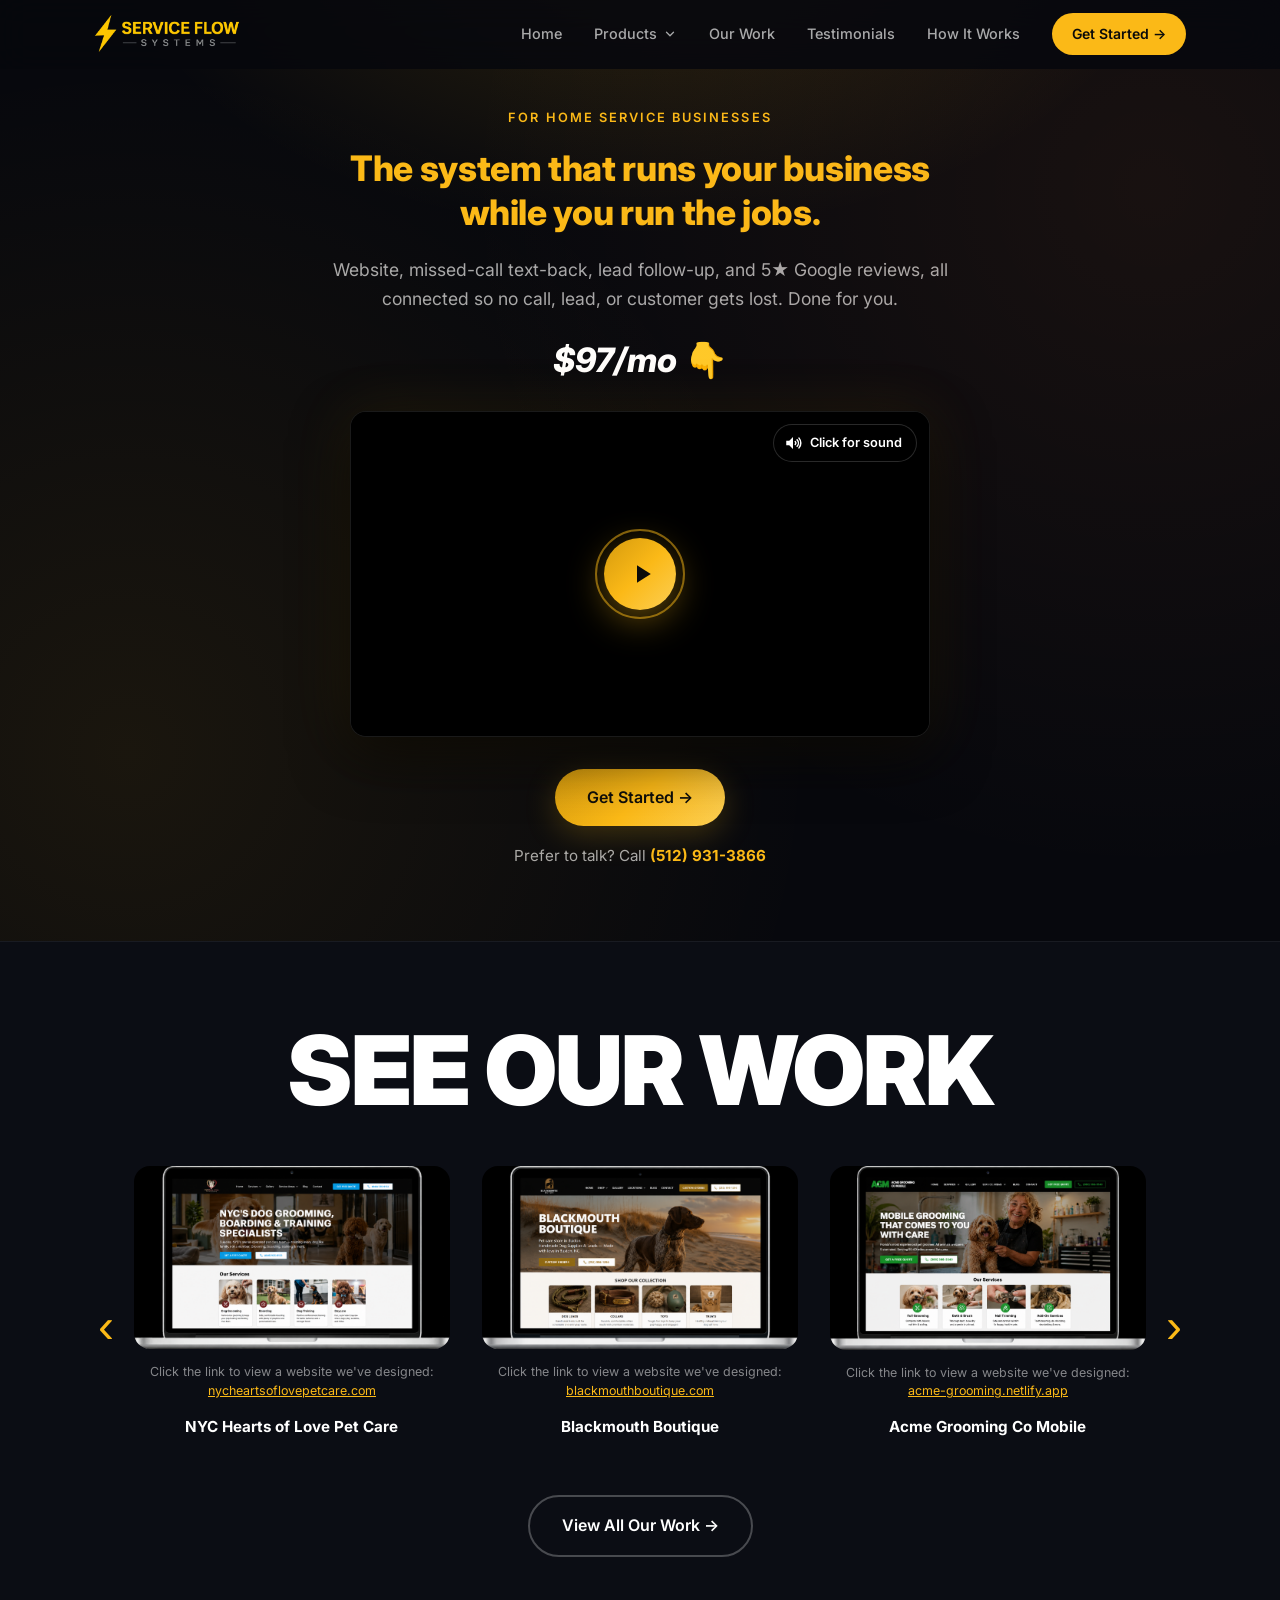
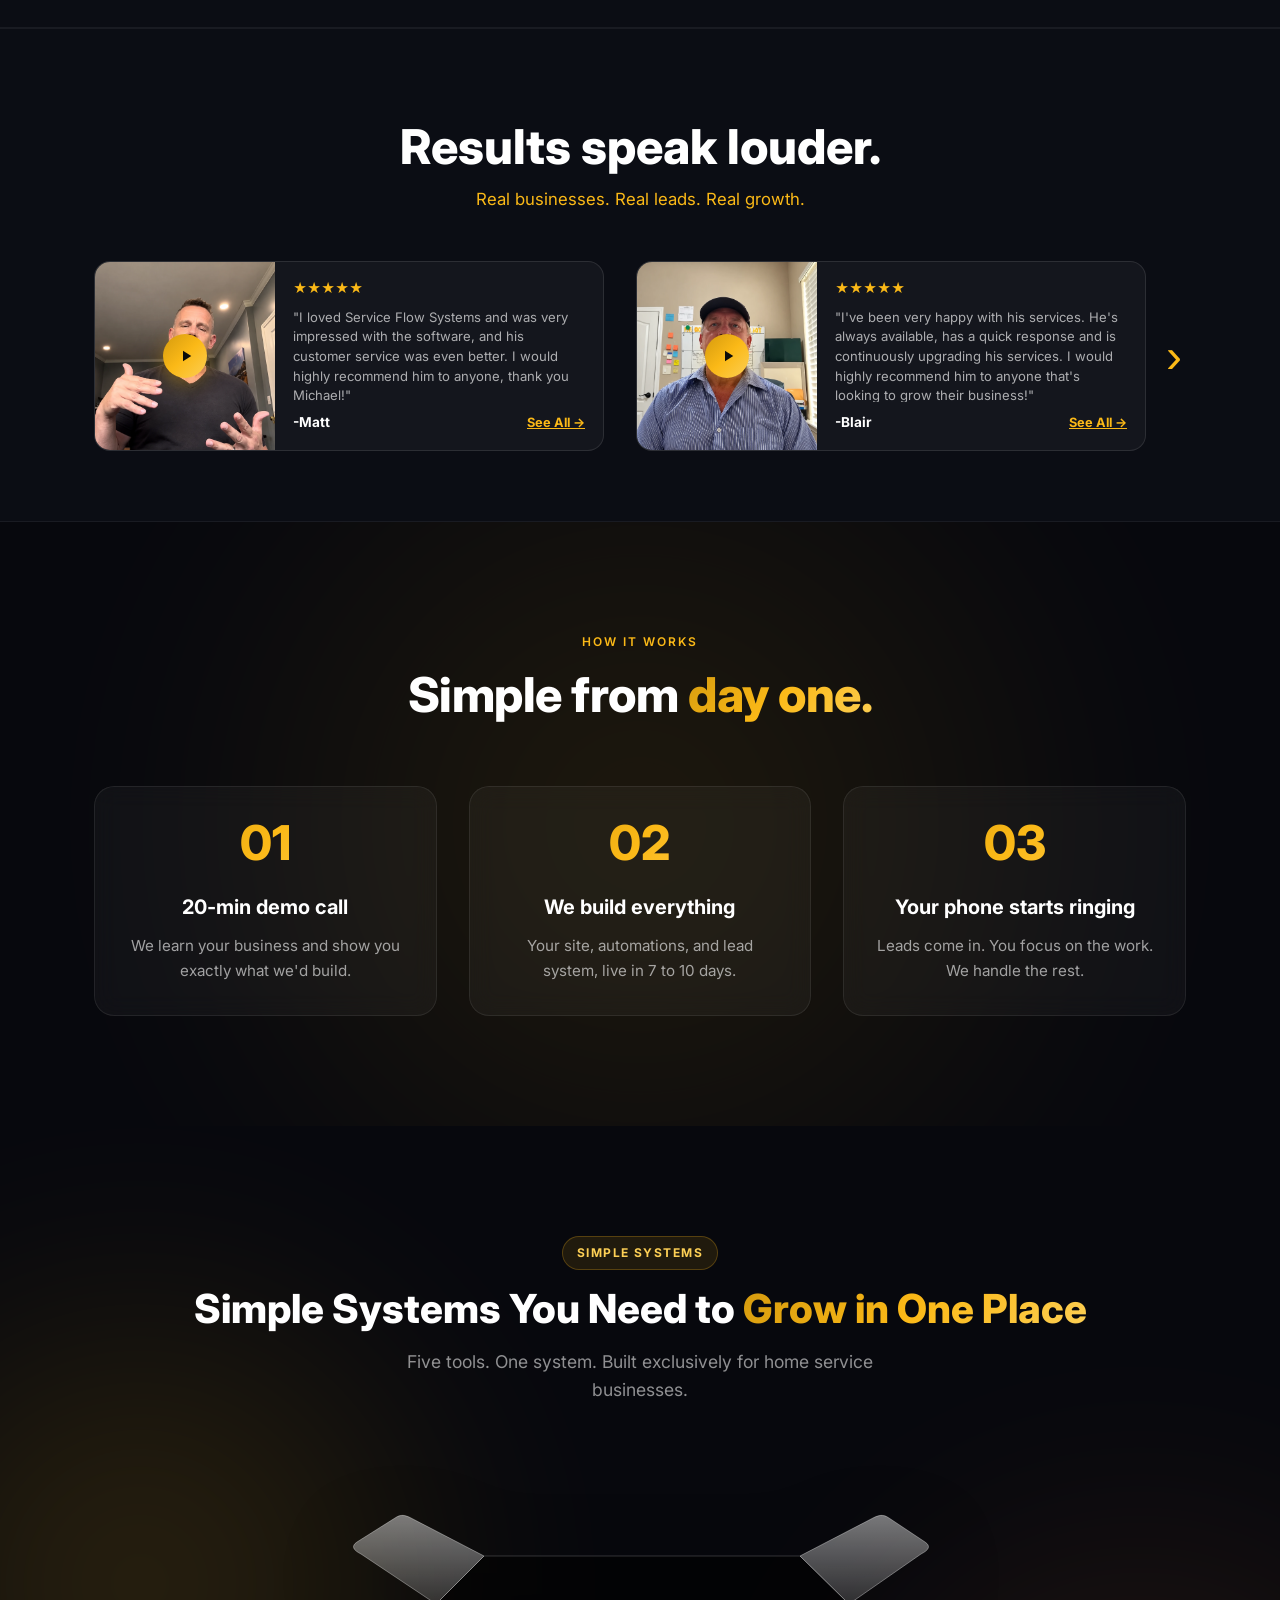
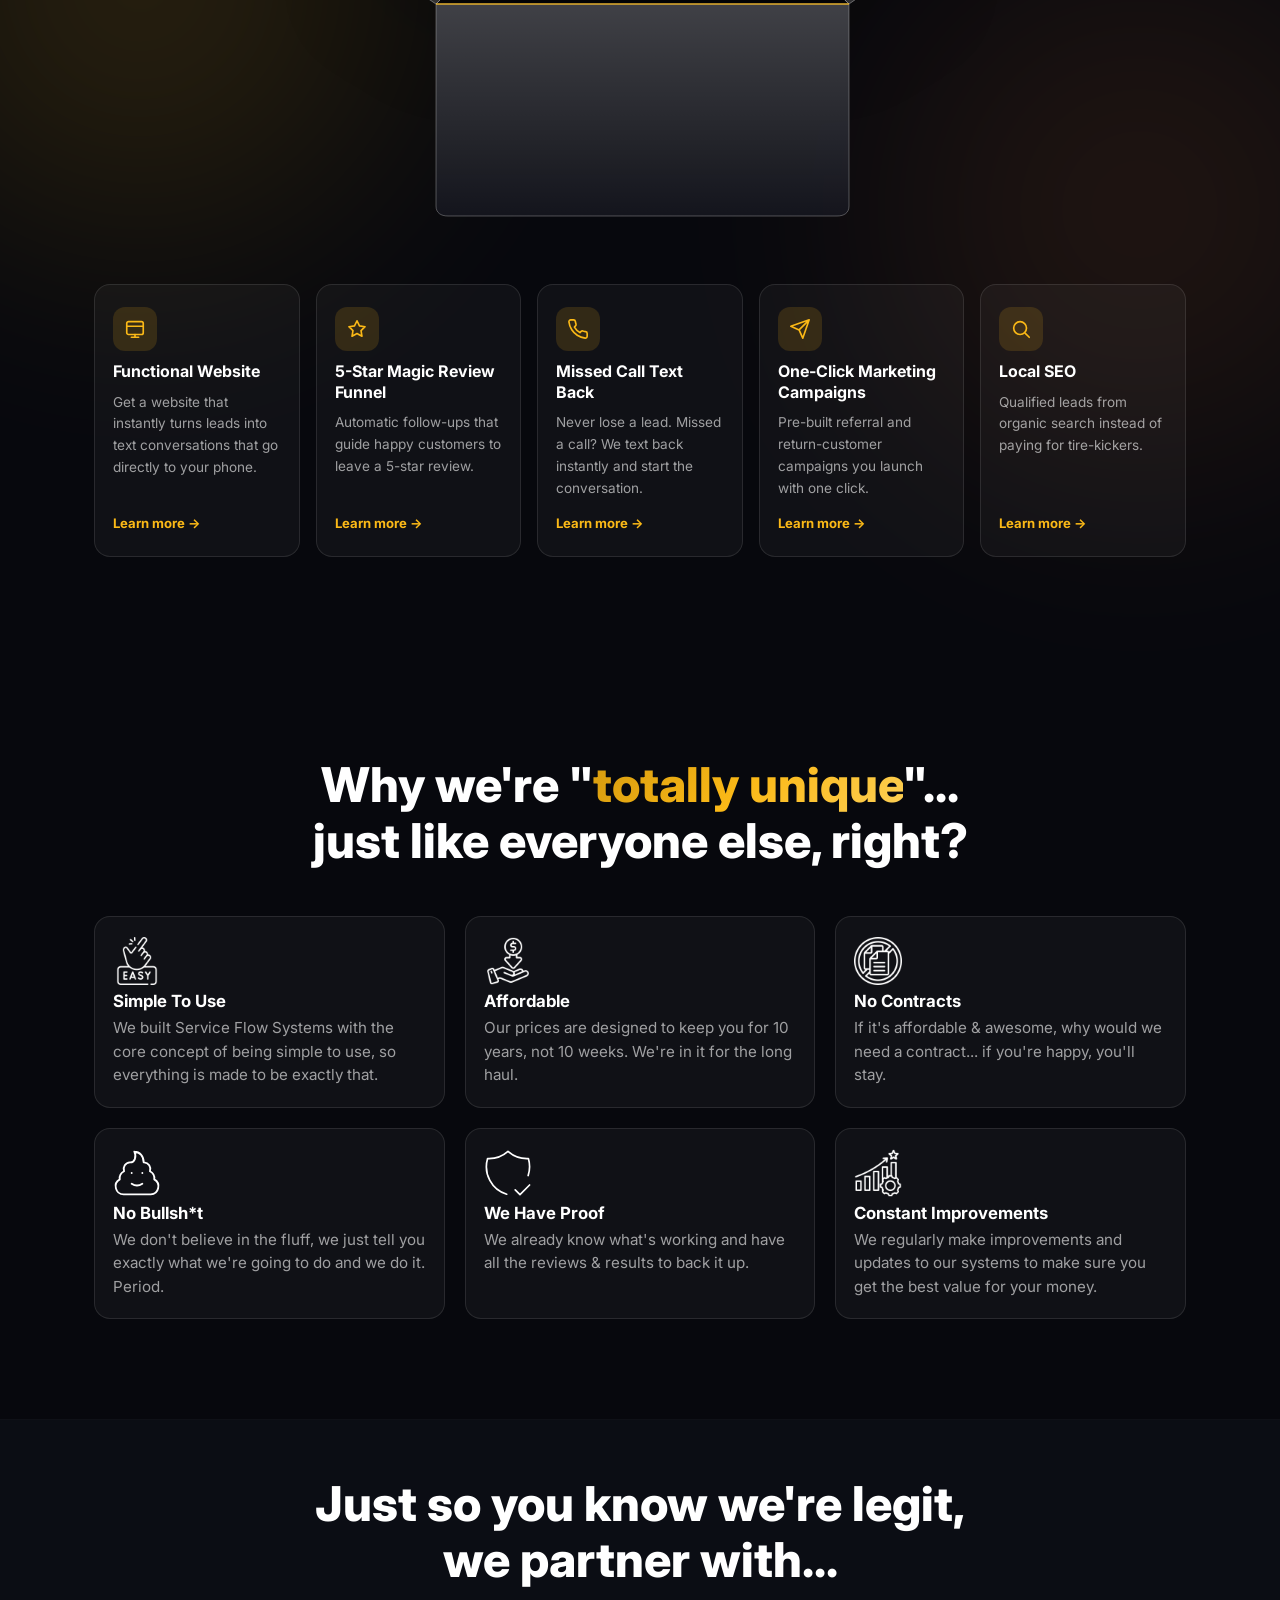
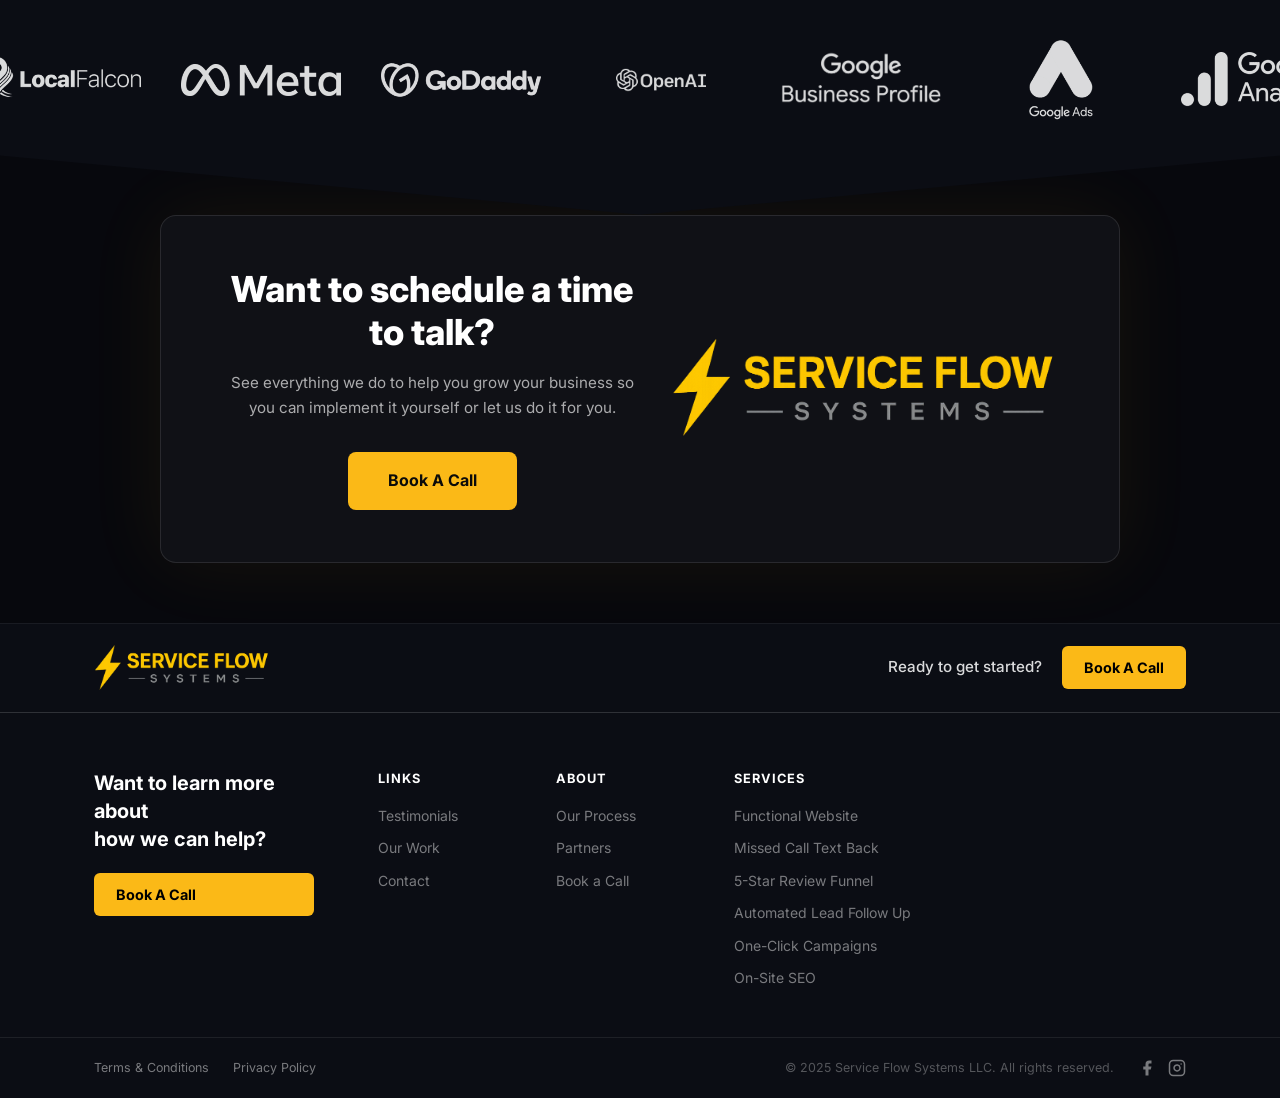
==== commit 4ffd8fce: "Play the VSL from YouTube; keep the 4-second GIF preview - Clicking the VSL now swaps the muted GIF-" ====
--- a/index.html
+++ b/index.html
@@ -74,8 +74,8 @@
           <p class="hero-sub hero-sub--front">Website, missed-call text-back, lead follow-up, and 5★ Google reviews, all connected so no call, lead, or customer gets lost. Done for you.</p>
           <p class="hero-price-line hero-price-line--vsl">$97/mo<span class="hero-price-hand" aria-hidden="true">👇</span></p>
 
-          <!-- VSL: muted 4-second loop preview (1:59-2:03) until clicked, then restarts at 0:00 with sound -->
-          <div class="vsl is-preview" id="vsl">
+          <!-- VSL: muted 4-second GIF-style loop (1:59-2:03) until clicked, then the YouTube video plays from 0:00 with sound -->
+          <div class="vsl is-preview" id="vsl" data-yt-id="6011tvoju-Q">
             <div class="vsl-frame" id="vslFrame">
               <video class="vsl-video" id="vslVideo" src="videos/vsl-dog-groomers.mp4#t=119" muted autoplay playsinline preload="metadata"></video>
 
@@ -87,52 +87,6 @@
               <button type="button" class="vsl-bigplay" id="vslBigPlay" aria-label="Play video with sound">
                 <svg viewBox="0 0 24 24" aria-hidden="true"><path d="M8 5v14l11-7z" fill="currentColor"/></svg>
               </button>
-
-              <div class="vsl-bar">
-                <button type="button" class="vsl-btn vsl-toggle" id="vslToggle" aria-label="Play or pause" title="Play">
-                  <svg class="vsl-i-play" viewBox="0 0 24 24" aria-hidden="true"><path d="M8 5v14l11-7z" fill="currentColor"/></svg>
-                  <svg class="vsl-i-pause" viewBox="0 0 24 24" aria-hidden="true"><path d="M6 5h4v14H6zM14 5h4v14h-4z" fill="currentColor"/></svg>
-                </button>
-                <span class="vsl-time"><span class="vsl-cur" id="vslCur">0:00</span><span class="vsl-sep"> / </span><span id="vslDur">0:00</span></span>
-                <div class="vsl-progress" id="vslProgress" role="slider" aria-label="Seek" aria-valuemin="0" aria-valuemax="100" aria-valuenow="0">
-                  <div class="vsl-progress-fill" id="vslFill"></div>
-                </div>
-
-                <div class="vsl-vol" id="vslVol">
-                  <div class="vsl-volpop">
-                    <div class="vsl-vslider" id="vslVSlider" role="slider" aria-label="Volume" aria-valuemin="0" aria-valuemax="100" aria-valuenow="0">
-                      <div class="vsl-vtrack" id="vslVTrack">
-                        <div class="vsl-vfill" id="vslVFill"></div>
-                        <div class="vsl-vthumb" id="vslVThumb"></div>
-                      </div>
-                    </div>
-                  </div>
-                  <button type="button" class="vsl-btn vsl-mute" id="vslMute" aria-label="Unmute" title="Unmute">
-                    <svg class="vsl-i-vol" viewBox="0 0 24 24" aria-hidden="true"><path d="M3 9v6h4l5 5V4L7 9H3z" fill="currentColor"/><path d="M16.5 8.5a5 5 0 0 1 0 7M19 6a8.5 8.5 0 0 1 0 12" fill="none" stroke="currentColor" stroke-width="2" stroke-linecap="round"/></svg>
-                    <svg class="vsl-i-muted" viewBox="0 0 24 24" aria-hidden="true"><path d="M3 9v6h4l5 5V4L7 9H3z" fill="currentColor"/><path d="M16 9.5l5 5M21 9.5l-5 5" fill="none" stroke="currentColor" stroke-width="2" stroke-linecap="round"/></svg>
-                  </button>
-                </div>
-
-                <div class="vsl-speed" id="vslSpeed">
-                  <div class="vsl-speedmenu" id="vslSpeedMenu">
-                    <div class="vsl-speed-head"><span>Speed</span><span id="vslSpeedCur">1x</span></div>
-                    <button type="button" class="vsl-speed-item" data-rate="0.5"><span class="vsl-check">&#10003;</span>0.5x</button>
-                    <button type="button" class="vsl-speed-item" data-rate="0.75"><span class="vsl-check">&#10003;</span>0.75x</button>
-                    <button type="button" class="vsl-speed-item is-active" data-rate="1"><span class="vsl-check">&#10003;</span>1x</button>
-                    <button type="button" class="vsl-speed-item" data-rate="1.25"><span class="vsl-check">&#10003;</span>1.25x</button>
-                    <button type="button" class="vsl-speed-item" data-rate="1.5"><span class="vsl-check">&#10003;</span>1.5x</button>
-                    <button type="button" class="vsl-speed-item" data-rate="1.75"><span class="vsl-check">&#10003;</span>1.75x</button>
-                    <button type="button" class="vsl-speed-item" data-rate="2"><span class="vsl-check">&#10003;</span>2x</button>
-                  </div>
-                  <button type="button" class="vsl-btn vsl-gear" id="vslGear" aria-label="Playback speed" title="Speed">
-                    <svg viewBox="0 0 24 24" aria-hidden="true"><path fill="currentColor" d="M19.14 12.94c.04-.3.06-.61.06-.94 0-.32-.02-.64-.07-.94l2.03-1.58a.49.49 0 0 0 .12-.61l-1.92-3.32a.488.488 0 0 0-.59-.22l-2.39.96c-.5-.38-1.03-.7-1.62-.94l-.36-2.54a.484.484 0 0 0-.48-.41h-3.84c-.24 0-.43.17-.47.41l-.36 2.54c-.59.24-1.13.57-1.62.94l-2.39-.96c-.22-.08-.47 0-.59.22L2.74 8.87c-.12.21-.08.47.12.61l2.03 1.58c-.05.3-.09.63-.09.94s.02.64.07.94l-2.03 1.58a.49.49 0 0 0-.12.61l1.92 3.32c.12.22.37.29.59.22l2.39-.96c.5.38 1.03.7 1.62.94l.36 2.54c.05.24.24.41.48.41h3.84c.24 0 .44-.17.47-.41l.36-2.54c.59-.24 1.13-.56 1.62-.94l2.39.96c.22.08.47 0 .59-.22l1.92-3.32c.12-.22.07-.47-.12-.61l-2.01-1.58zM12 15.6c-1.98 0-3.6-1.62-3.6-3.6s1.62-3.6 3.6-3.6 3.6 1.62 3.6 3.6-1.62 3.6-3.6 3.6z"/></svg>
-                  </button>
-                </div>
-
-                <button type="button" class="vsl-btn vsl-fs" id="vslFs" aria-label="Fullscreen" title="Fullscreen">
-                  <svg viewBox="0 0 24 24" aria-hidden="true"><path d="M4 9V4h5M20 9V4h-5M4 15v5h5M20 15v5h-5" fill="none" stroke="currentColor" stroke-width="2.2" stroke-linecap="round" stroke-linejoin="round"/></svg>
-                </button>
-              </div>
             </div>
           </div>
 
--- a/styles.css
+++ b/styles.css
@@ -3654,7 +3654,7 @@
 /* hero without the price line: give the CTA room under the headline */
 .hero-title-gold + .hero-cta { margin-top: 28px; }
 
-/* ── VSL player (landing page): muted looping preview, click to watch with sound ── */
+/* ── VSL (landing page): muted GIF-style loop until clicked, then the YouTube video plays ── */
 .vsl {
   width: 100%;
   max-width: 580px;
@@ -3662,7 +3662,7 @@
 }
 .vsl-frame {
   position: relative;
-  aspect-ratio: 1728 / 1080;
+  aspect-ratio: 16 / 9;
   background: #000;
   border-radius: 16px;
   overflow: hidden;
@@ -3674,12 +3674,20 @@
   display: block;
   width: 100%;
   height: 100%;
-  object-fit: contain;
+  object-fit: cover;
   background: #000;
   cursor: pointer;
 }
-.vsl-frame:fullscreen { aspect-ratio: auto; width: 100%; height: 100%; border-radius: 0; border: 0; }
-.vsl-frame:-webkit-full-screen { aspect-ratio: auto; width: 100%; height: 100%; border-radius: 0; border: 0; }
+.vsl-yt {
+  position: absolute;
+  inset: 0;
+  width: 100%;
+  height: 100%;
+  border: 0;
+  opacity: 0;
+  transition: opacity 0.3s ease;
+}
+.vsl.is-started .vsl-yt { opacity: 1; }
 
 /* "Click for sound" prompt, shown on the muted preview only */
 .vsl-soundcta {
@@ -3697,15 +3705,15 @@
   font-size: 0.8rem;
   font-weight: 600;
   cursor: pointer;
-  transition: opacity 0.25s ease, background 0.2s, border-color 0.2s;
+  transition: background 0.2s, border-color 0.2s;
 }
 .vsl-soundcta svg { width: 18px; height: 18px; flex-shrink: 0; }
 .vsl-soundcta:hover { background: rgba(251,185,23,0.92); border-color: transparent; color: #0b0b0a; }
-.vsl.is-started .vsl-soundcta { opacity: 0; pointer-events: none; }
 
 .vsl-bigplay {
   position: absolute;
   top: 50%; left: 50%;
+  z-index: 2;
   width: 72px; height: 72px;
   transform: translate(-50%, -50%);
   display: flex; align-items: center; justify-content: center;
@@ -3715,9 +3723,7 @@
   color: #0b0b0a;
   background: linear-gradient(135deg, var(--gold-dark), var(--gold), var(--gold-light));
   box-shadow: 0 10px 36px rgba(251,185,23,0.4);
-  opacity: 0;
-  pointer-events: none;
-  transition: transform 0.2s ease, box-shadow 0.2s ease, opacity 0.25s ease;
+  transition: transform 0.2s ease, box-shadow 0.2s ease;
 }
 .vsl-bigplay svg { width: 30px; height: 30px; margin-left: 3px; }
 .vsl-bigplay::before {
@@ -3729,176 +3735,23 @@
   animation: heroPlayPulse 2.2s ease-out infinite;
 }
 .vsl-bigplay:hover { transform: translate(-50%, -50%) scale(1.07); box-shadow: 0 14px 44px rgba(251,185,23,0.55); }
-.vsl:not(.is-started) .vsl-bigplay,
-.vsl.is-started:not(.is-playing) .vsl-bigplay { opacity: 1; pointer-events: auto; }
-
-.vsl-bar {
-  position: absolute;
-  left: 0; right: 0; bottom: 0;
-  z-index: 2;
-  display: flex;
-  align-items: center;
-  gap: 8px;
-  padding: 24px 12px 8px;
-  color: #fff;
-  background: linear-gradient(180deg, rgba(0,0,0,0) 0%, rgba(0,0,0,0.78) 100%);
-}
-.vsl-btn {
-  flex-shrink: 0;
-  width: 34px; height: 34px;
-  display: flex; align-items: center; justify-content: center;
-  padding: 0;
-  border: none;
-  border-radius: 8px;
-  background: none;
-  color: #fff;
-  cursor: pointer;
-  transition: color 0.2s, background 0.2s;
-}
-.vsl-btn:hover { color: var(--gold); background: rgba(255,255,255,0.08); }
-.vsl-btn svg { width: 21px; height: 21px; }
-.vsl-time {
-  flex-shrink: 0;
-  min-width: 2.6em;
-  font-size: 0.85rem;
-  font-weight: 600;
-  font-variant-numeric: tabular-nums;
-}
-.vsl-cur, .vsl-sep { display: none; }
-.vsl.is-started .vsl-cur, .vsl.is-started .vsl-sep { display: inline; }
-
-.vsl-progress {
-  position: relative;
-  flex: 1;
-  min-width: 0;
-  height: 4px;
-  border-radius: 4px;
-  background: rgba(255,255,255,0.3);
-  cursor: pointer;
-  touch-action: none;
-  transition: height 0.15s ease;
-}
-.vsl-progress::before { content: ""; position: absolute; left: 0; right: 0; top: -10px; bottom: -10px; }
-.vsl-progress:hover { height: 6px; }
-.vsl:not(.is-started) .vsl-progress { cursor: default; pointer-events: none; }
-.vsl-progress-fill { height: 100%; width: 0%; border-radius: 4px; background: var(--gold); }
-
-.vsl-i-pause, .vsl-i-muted { display: none; }
-.vsl.is-started.is-playing .vsl-i-pause { display: block; }
-.vsl.is-started.is-playing .vsl-i-play { display: none; }
-.vsl.is-muted .vsl-i-muted { display: block; }
-.vsl.is-muted .vsl-i-vol { display: none; }
-
-/* volume: mute button + vertical slider that pops up above it */
-.vsl-vol { position: relative; flex-shrink: 0; }
-.vsl-volpop {
-  position: absolute;
-  bottom: 100%;
-  left: 50%;
-  transform: translateX(-50%);
-  padding-bottom: 8px; /* hover bridge between button and slider */
-  display: none;
-}
-.vsl.is-started .vsl-vol:hover .vsl-volpop,
-.vsl.is-started .vsl-vol:focus-within .vsl-volpop,
-.vsl.is-started .vsl-volpop.is-dragging { display: block; }
-.vsl-vslider {
-  position: relative;
-  width: 34px;
-  height: 112px;
-  border-radius: 8px;
-  background: rgba(18,18,20,0.94);
-  box-shadow: 0 6px 20px rgba(0,0,0,0.5);
-  cursor: pointer;
-  touch-action: none;
-}
-.vsl-vtrack {
-  position: absolute;
-  left: 50%; top: 14px; bottom: 14px;
-  width: 4px;
-  margin-left: -2px;
-  border-radius: 4px;
-  background: rgba(255,255,255,0.3);
-}
-.vsl-vfill { position: absolute; left: 0; right: 0; bottom: 0; height: 0%; border-radius: 4px; background: var(--gold); }
-.vsl-vthumb {
-  position: absolute;
-  left: 50%;
-  bottom: 0%;
-  width: 12px; height: 12px;
-  margin-left: -6px; margin-bottom: -6px;
-  border-radius: 50%;
-  background: #fff;
-  box-shadow: 0 1px 4px rgba(0,0,0,0.5);
-}
-
-/* playback speed menu */
-.vsl-speed { position: relative; flex-shrink: 0; }
-.vsl-speedmenu {
-  position: absolute;
-  right: -4px;
-  bottom: 100%;
-  margin-bottom: 8px;
-  min-width: 132px;
-  max-height: 232px;
-  overflow-y: auto;
-  padding: 6px 0;
-  border-radius: 10px;
-  background: rgba(18,18,20,0.96);
-  box-shadow: 0 8px 28px rgba(0,0,0,0.55);
-  display: none;
-}
-.vsl-speed.is-open .vsl-speedmenu { display: block; }
-.vsl:not(.is-started) .vsl-speedmenu { display: none; }
-.vsl-speed-head {
-  display: flex; justify-content: space-between; gap: 18px;
-  padding: 6px 14px 8px;
-  font-size: 0.85rem;
-  font-weight: 700;
-  color: #fff;
-}
-.vsl-speed-item {
-  display: flex; align-items: center; gap: 8px;
-  width: 100%;
-  padding: 7px 14px 7px 10px;
-  border: none;
-  background: none;
-  color: rgba(255,255,255,0.85);
-  font: inherit;
-  font-size: 0.85rem;
-  text-align: left;
-  cursor: pointer;
-}
-.vsl-speed-item:hover { background: rgba(255,255,255,0.08); color: #fff; }
-.vsl-check { width: 14px; visibility: hidden; color: var(--gold); font-size: 0.8rem; }
-.vsl-speed-item.is-active { color: #fff; font-weight: 700; }
-.vsl-speed-item.is-active .vsl-check { visibility: visible; }
+
+/* once the YouTube video is playing, the preview loop and its buttons go away */
+.vsl.is-started .vsl-video { display: none; }
+.vsl.is-loading .vsl-soundcta,
+.vsl.is-loading .vsl-bigplay,
+.vsl.is-started .vsl-soundcta,
+.vsl.is-started .vsl-bigplay { display: none; }
 
 @media (max-width: 600px) {
   .vsl { margin: 20px auto 26px; }
   .vsl-frame { border-radius: 12px; }
   .vsl-bigplay { width: 56px; height: 56px; }
   .vsl-bigplay svg { width: 24px; height: 24px; }
-  .vsl-bar { gap: 2px; padding: 20px 6px 6px; }
-  .vsl-btn { width: 30px; height: 30px; }
-  .vsl-btn svg { width: 19px; height: 19px; }
-  .vsl-time { font-size: 0.74rem; margin-right: 4px; }
   .vsl-soundcta { top: 8px; right: 8px; padding: 6px 11px 6px 8px; font-size: 0.72rem; }
   .vsl-soundcta svg { width: 16px; height: 16px; }
-  .vsl-speedmenu { max-height: 150px; }
 }
 @media (prefers-reduced-motion: reduce) { .vsl-bigplay::before { animation: none; } }
-
-/* "Click for sound": speaker sends out 1, then 2, then 3 sound bars, quickly, on repeat */
-.vsl-soundcta svg { overflow: visible; }
-.vsl-wave { opacity: 0; }
-.vsl-wave1 { animation: vslWave1 1.2s linear infinite; }
-.vsl-wave2 { animation: vslWave2 1.2s linear infinite; }
-.vsl-wave3 { animation: vslWave3 1.2s linear infinite; }
-@keyframes vslWave1 { 0% { opacity: 0; } 6% { opacity: 1; } 88% { opacity: 1; } 100% { opacity: 0; } }
-@keyframes vslWave2 { 0%, 28% { opacity: 0; } 34% { opacity: 1; } 88% { opacity: 1; } 100% { opacity: 0; } }
-@keyframes vslWave3 { 0%, 52% { opacity: 0; } 58% { opacity: 1; } 88% { opacity: 1; } 100% { opacity: 0; } }
-@media (prefers-reduced-motion: reduce) { .vsl-wave { animation: none; opacity: 1; } }
 
 /* price line sitting above the VSL */
 .hero-price-line--vsl { margin: 14px 0 0; text-align: center; }
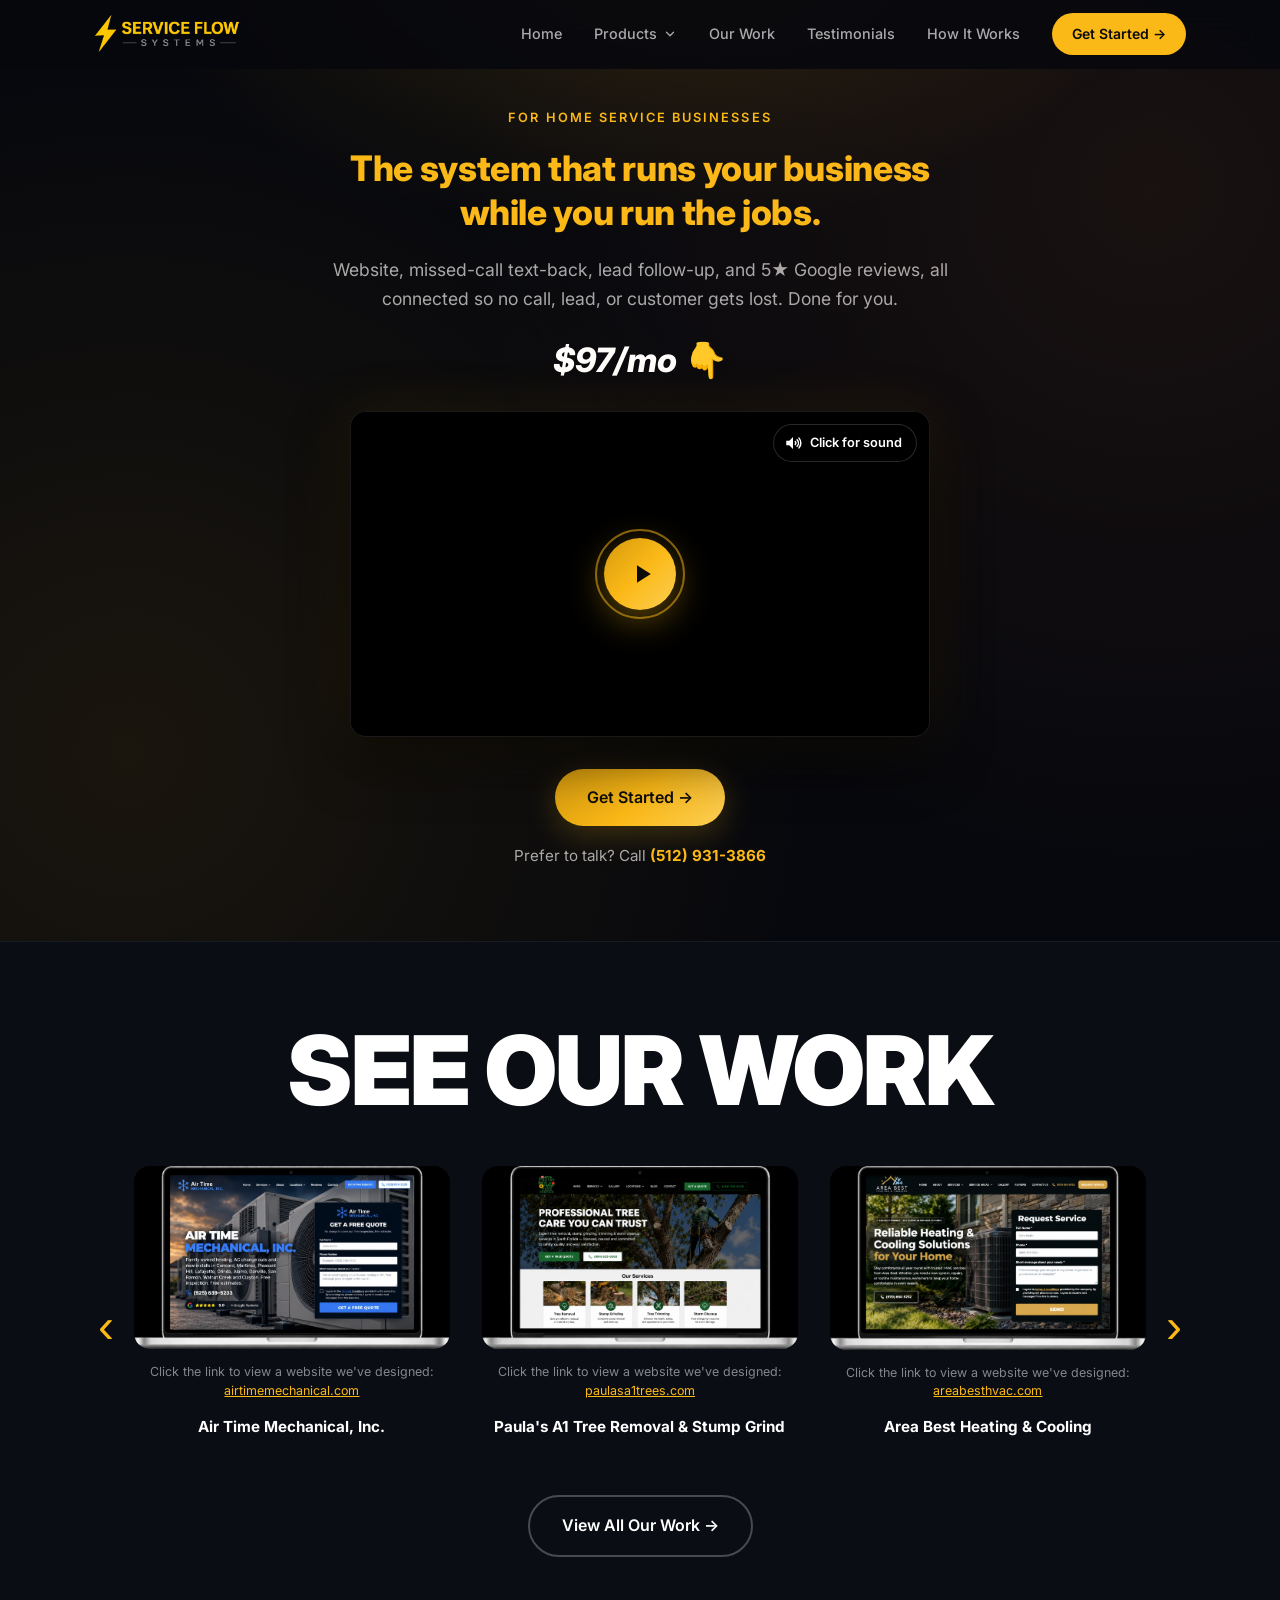
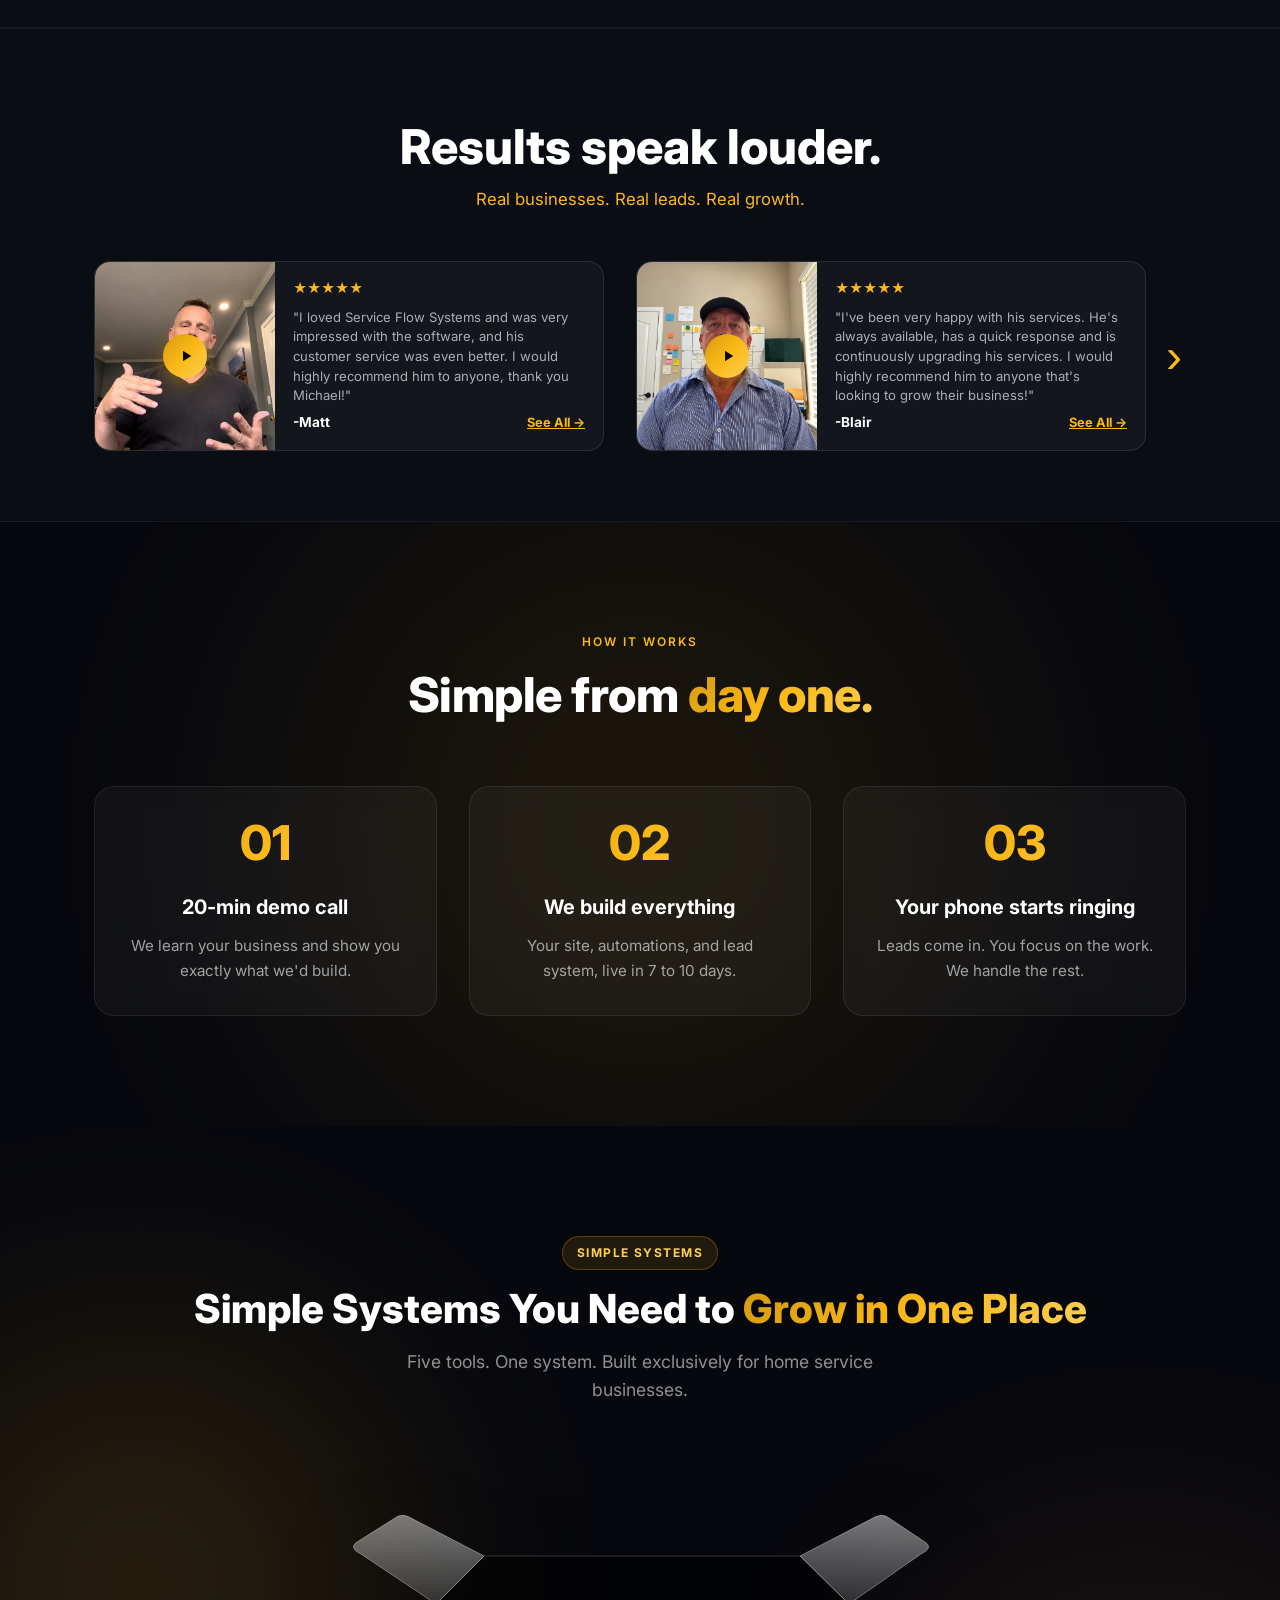
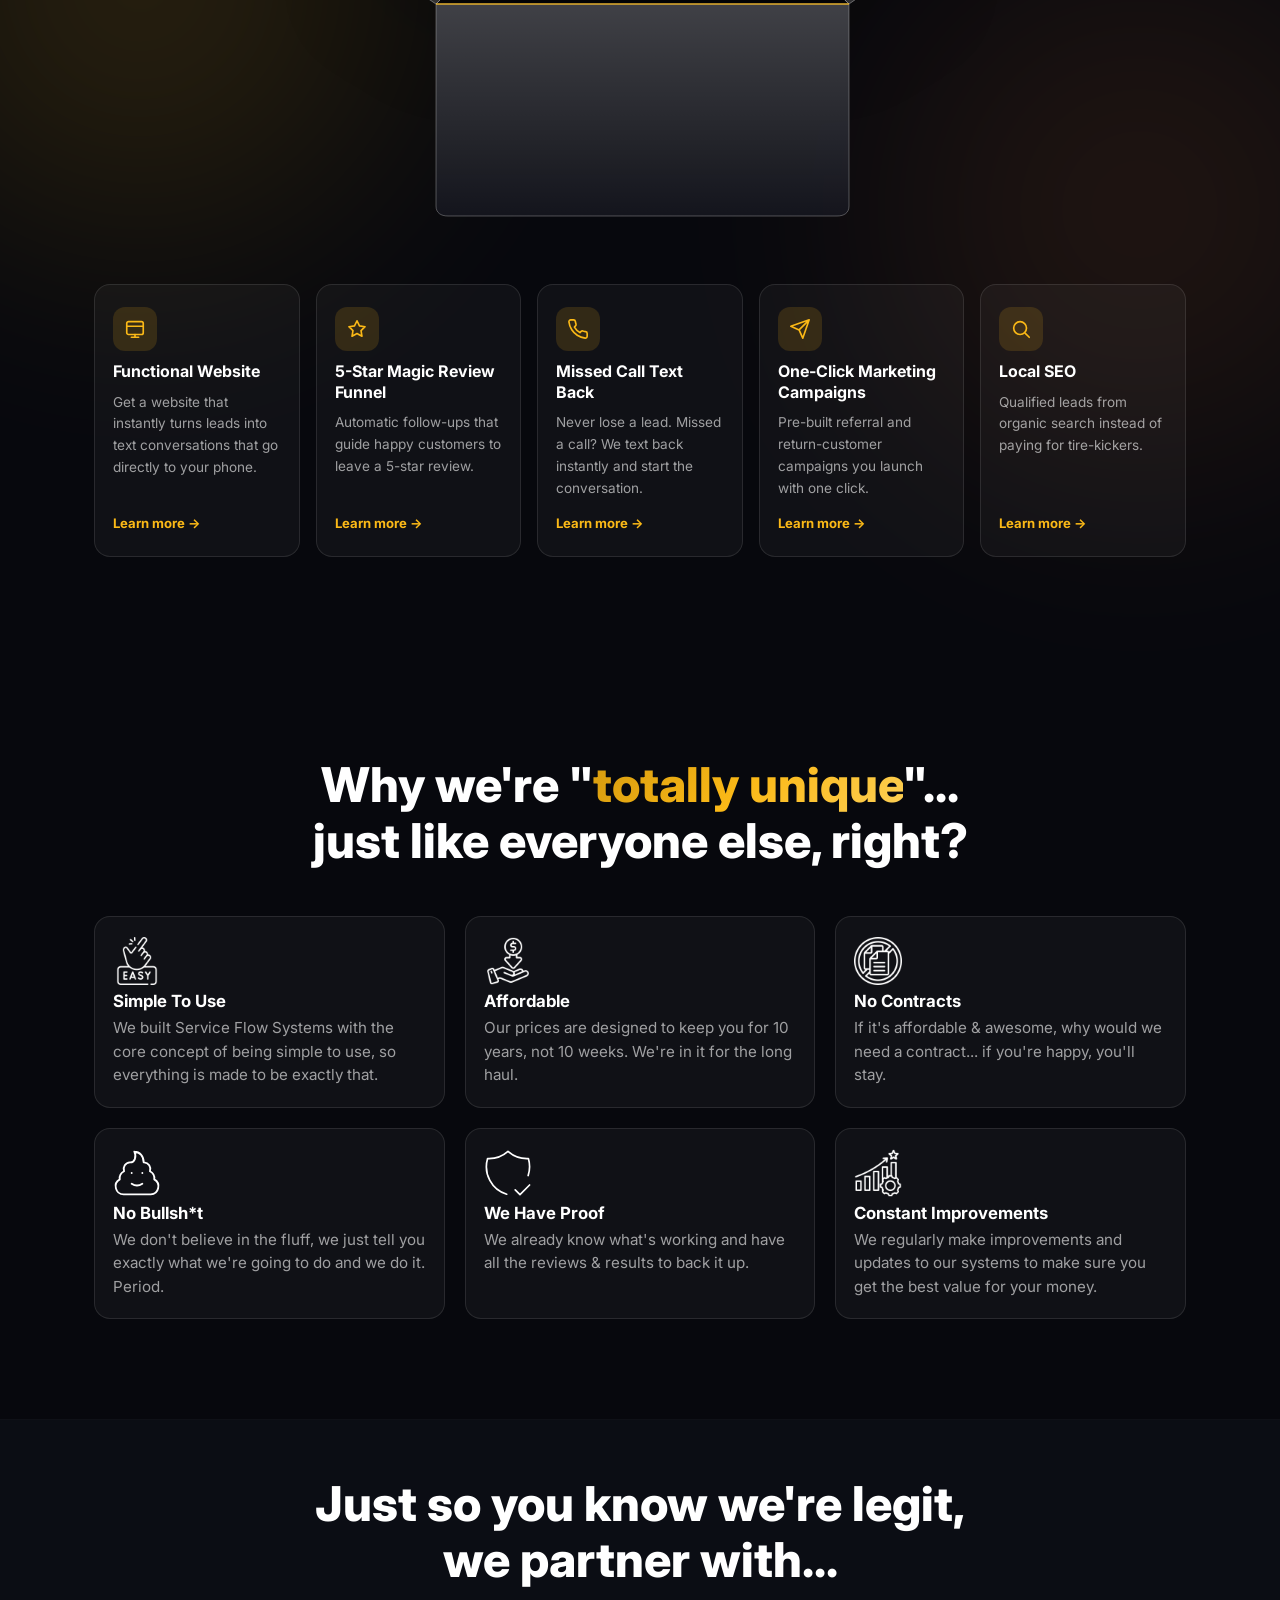
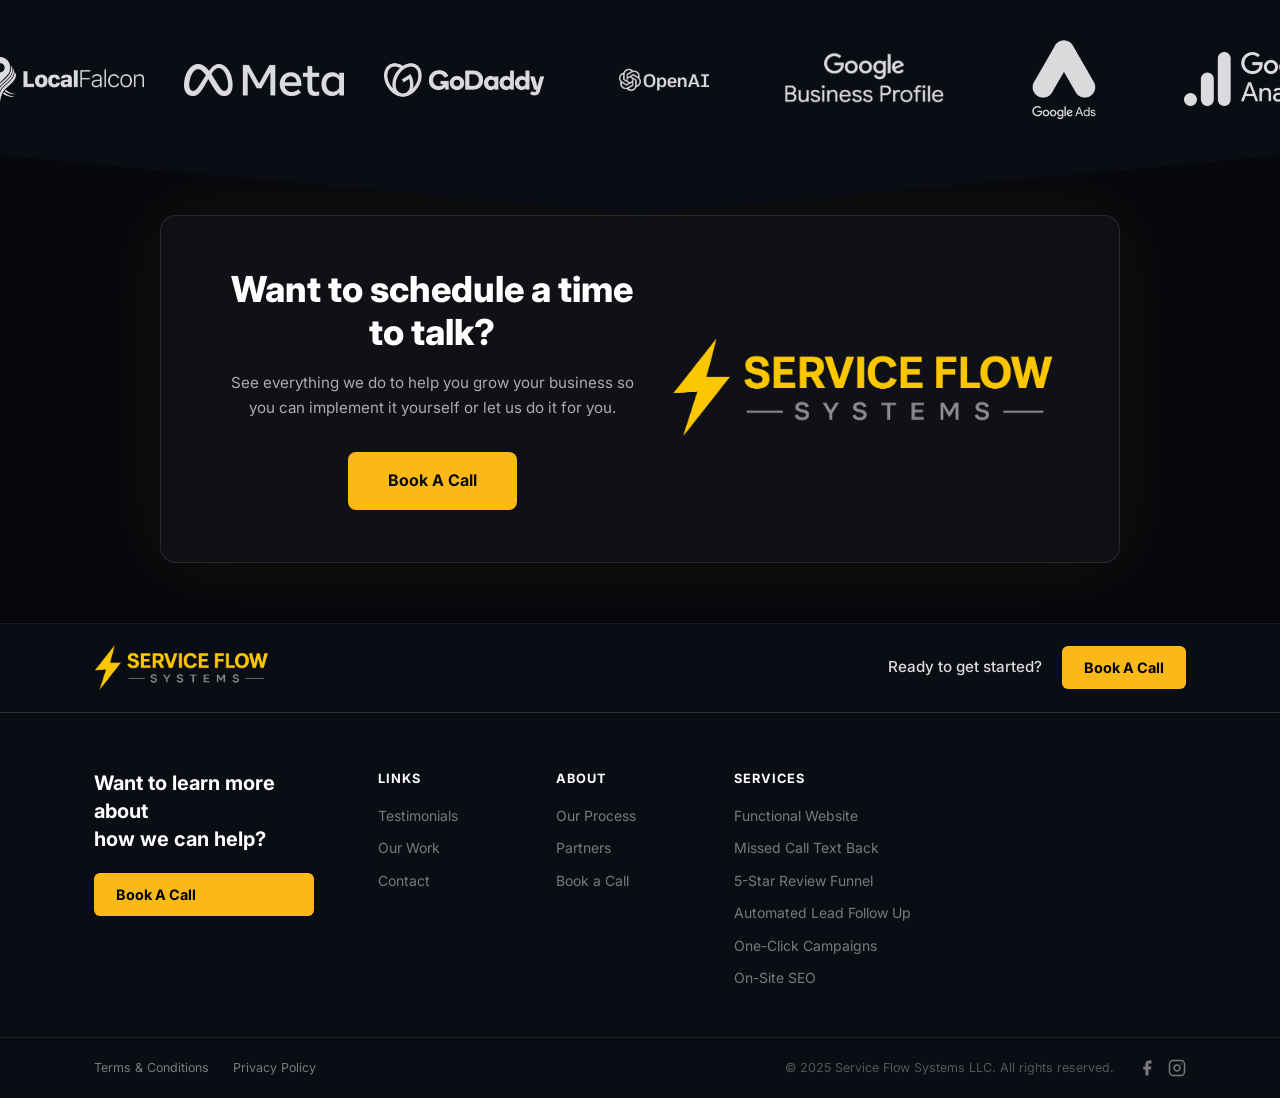
==== commit ffc8abee: "Add Robert (Air Time Mechanical) testimonial; reorder Our Work - New video testimonial from Robert a" ====
--- a/index.html
+++ b/index.html
@@ -112,6 +112,30 @@
           <div class="work-track" id="workTrack">
 
             <div class="work-card" data-animate>
+              <a href="https://airtimemechanical.com/" target="_blank" rel="noopener" class="work-img-link">
+                <img src="images/my_work/work-airtime.png" alt="Air Time Mechanical, Inc. website" class="work-img" />
+              </a>
+              <p class="work-card-label">Click the link to view a website we've designed: <a href="https://airtimemechanical.com/" target="_blank" rel="noopener">airtimemechanical.com</a></p>
+              <strong class="work-card-name">Air Time Mechanical, Inc.</strong>
+            </div>
+
+            <div class="work-card" data-animate>
+              <a href="https://paulasa1trees.com/" target="_blank" rel="noopener" class="work-img-link">
+                <img src="images/my_work/work-paula.png" alt="Paula's A1 Tree Removal & Stump Grind website" class="work-img" />
+              </a>
+              <p class="work-card-label">Click the link to view a website we've designed: <a href="https://paulasa1trees.com/" target="_blank" rel="noopener">paulasa1trees.com</a></p>
+              <strong class="work-card-name">Paula's A1 Tree Removal & Stump Grind</strong>
+            </div>
+
+            <div class="work-card" data-animate>
+              <a href="https://areabesthvac.com/" target="_blank" rel="noopener" class="work-img-link">
+                <img src="images/my_work/work-areabest.png" alt="Area Best Heating & Cooling website" class="work-img" />
+              </a>
+              <p class="work-card-label">Click the link to view a website we've designed: <a href="https://areabesthvac.com/" target="_blank" rel="noopener">areabesthvac.com</a></p>
+              <strong class="work-card-name">Area Best Heating & Cooling</strong>
+            </div>
+
+            <div class="work-card" data-animate>
               <a href="https://nycheartsoflovepetcare.com/" target="_blank" rel="noopener" class="work-img-link">
                 <img src="images/my_work/work-nyc.png" alt="NYC Hearts of Love Pet Care website" class="work-img" />
               </a>
@@ -136,35 +160,11 @@
             </div>
 
             <div class="work-card" data-animate>
-              <a href="https://areabesthvac.com/" target="_blank" rel="noopener" class="work-img-link">
-                <img src="images/my_work/work-areabest.png" alt="Area Best Heating & Cooling website" class="work-img" />
-              </a>
-              <p class="work-card-label">Click the link to view a website we've designed: <a href="https://areabesthvac.com/" target="_blank" rel="noopener">areabesthvac.com</a></p>
-              <strong class="work-card-name">Area Best Heating & Cooling</strong>
-            </div>
-
-            <div class="work-card" data-animate>
-              <a href="https://paulasa1trees.com/" target="_blank" rel="noopener" class="work-img-link">
-                <img src="images/my_work/work-paula.png" alt="Paula's A1 Tree Removal & Stump Grind website" class="work-img" />
-              </a>
-              <p class="work-card-label">Click the link to view a website we've designed: <a href="https://paulasa1trees.com/" target="_blank" rel="noopener">paulasa1trees.com</a></p>
-              <strong class="work-card-name">Paula's A1 Tree Removal & Stump Grind</strong>
-            </div>
-
-            <div class="work-card" data-animate>
               <a href="https://trirefrigerationhvac.com/" target="_blank" rel="noopener" class="work-img-link">
                 <img src="images/my_work/work-tri.png" alt="Tri Refrigeration & HVAC website" class="work-img" />
               </a>
               <p class="work-card-label">Click the link to view a website we've designed: <a href="https://trirefrigerationhvac.com/" target="_blank" rel="noopener">trirefrigerationhvac.com</a></p>
               <strong class="work-card-name">Tri Refrigeration & HVAC</strong>
-            </div>
-
-            <div class="work-card" data-animate>
-              <a href="https://airtimemechanical.com/" target="_blank" rel="noopener" class="work-img-link">
-                <img src="images/my_work/work-airtime.png" alt="Air Time Mechanical, Inc. website" class="work-img" />
-              </a>
-              <p class="work-card-label">Click the link to view a website we've designed: <a href="https://airtimemechanical.com/" target="_blank" rel="noopener">airtimemechanical.com</a></p>
-              <strong class="work-card-name">Air Time Mechanical, Inc.</strong>
             </div>
 
           </div>
@@ -235,6 +235,23 @@
                 <p class="testi-hcard-quote">"I've never had anything done so easily. Michael is the best guy ever and if I had to do it all over again I would have used him before going through all these other companies!"</p>
                 <div class="testi-hcard-foot">
                   <span class="testi-hcard-name">-Armando</span>
+                  <a href="testimonials.html" class="testi-hcard-more">See All →</a>
+                </div>
+              </div>
+            </div>
+
+            <div class="testi-hcard">
+              <div class="testi-hcard-media" data-local-video>
+                <video class="testi-hcard-video" src="images/testimonials/testimonial-4.mp4" poster="images/testimonials/testimonial-4-poster.jpg" preload="none" muted playsinline aria-label="Client testimonial video"></video>
+                <button type="button" class="testi-hcard-play" aria-label="Play video">
+                  <svg viewBox="0 0 24 24" aria-hidden="true"><path d="M8 5v14l11-7z" fill="currentColor"/></svg>
+                </button>
+              </div>
+              <div class="testi-hcard-body">
+                <div class="t-stars">★★★★★</div>
+                <p class="testi-hcard-quote">"Hey this is Robert from Air Time Mechanical. I just wanted to thank Michael for building my website. Everything turned out great, does great work. Thank you Michael!"</p>
+                <div class="testi-hcard-foot">
+                  <span class="testi-hcard-name">-Robert</span>
                   <a href="testimonials.html" class="testi-hcard-more">See All →</a>
                 </div>
               </div>
--- a/styles.css
+++ b/styles.css
@@ -3589,6 +3589,8 @@
   background: #000;
 }
 .testi-hcard-video {
+  position: absolute;
+  inset: 0;
   display: block;
   width: 100%;
   height: 100%;
@@ -3781,3 +3783,7 @@
   text-align: center;
 }
 .hero-price-line--vsl { margin-top: 20px; }
+
+/* testimonial cards that have no quote/name yet: keep "See All" pinned to the bottom-right */
+.testi-hcard-foot { margin-top: auto; }
+.testi-hcard-more { margin-left: auto; }
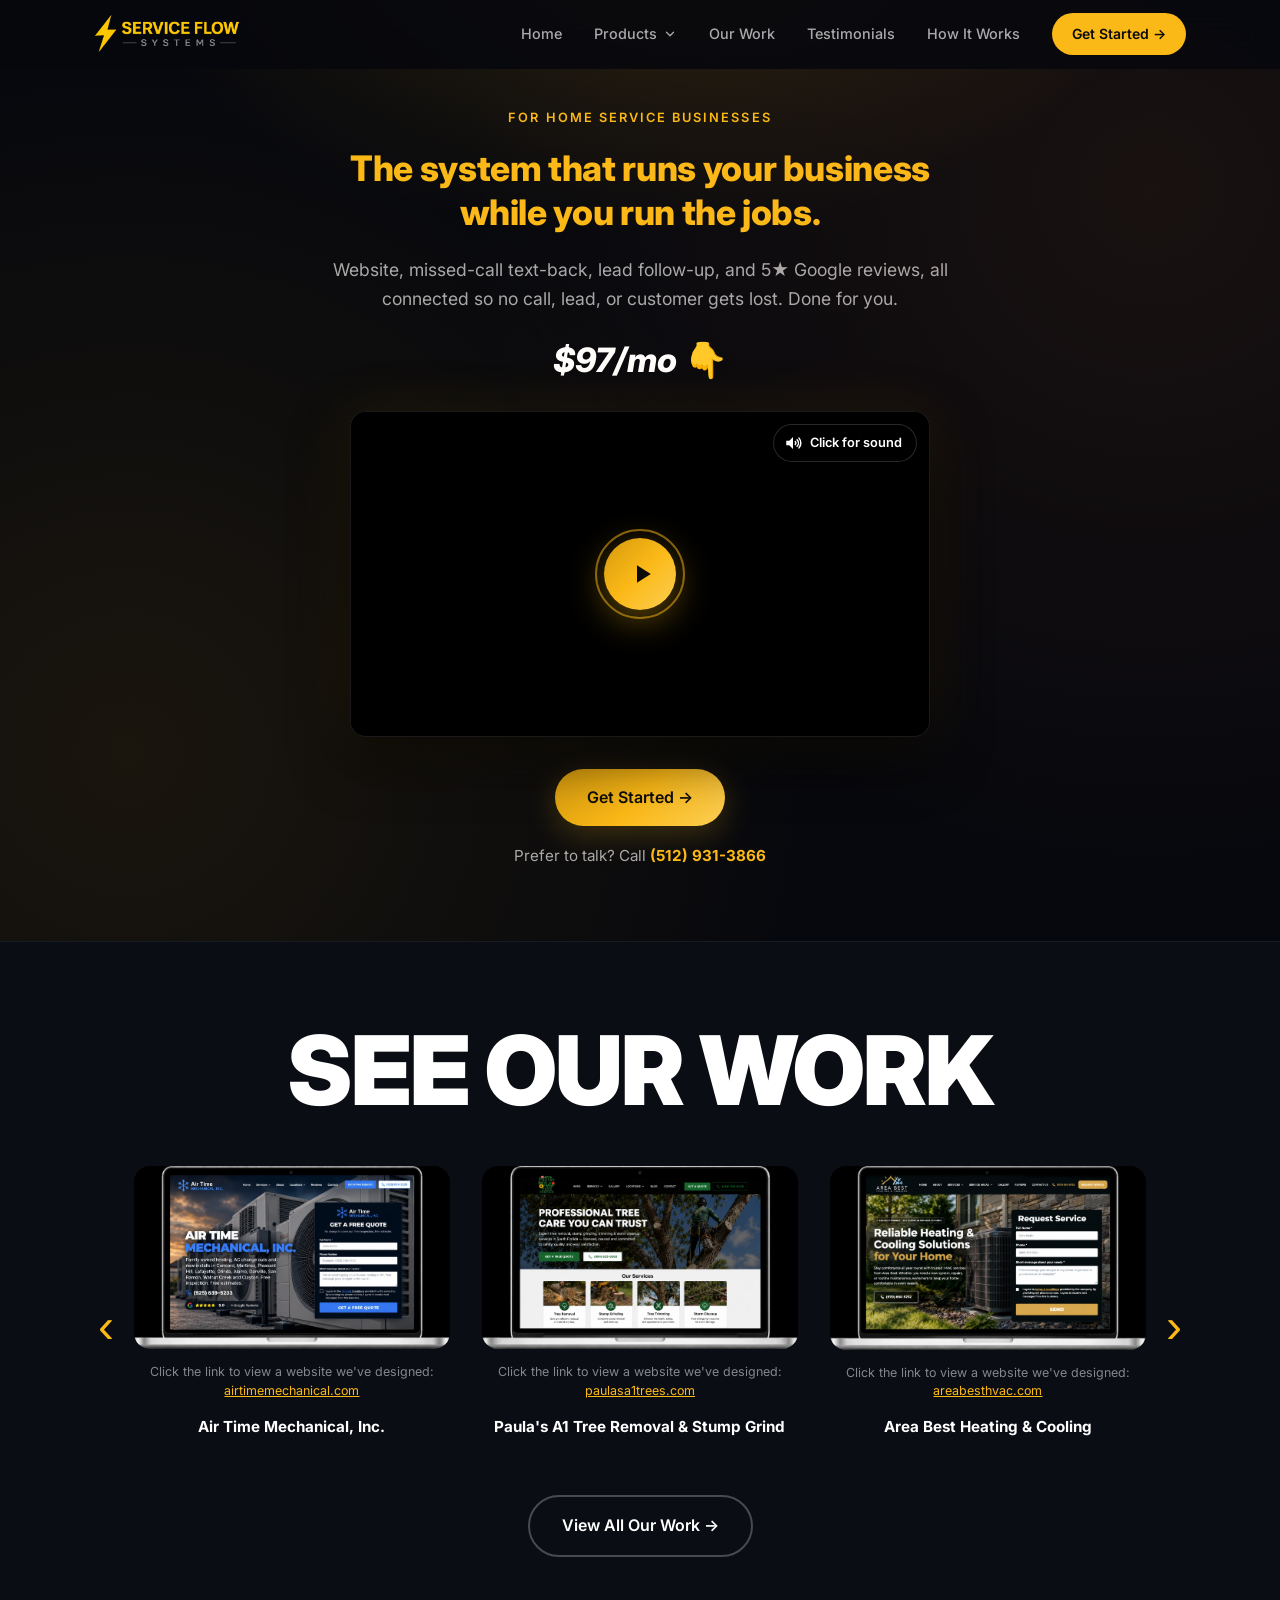
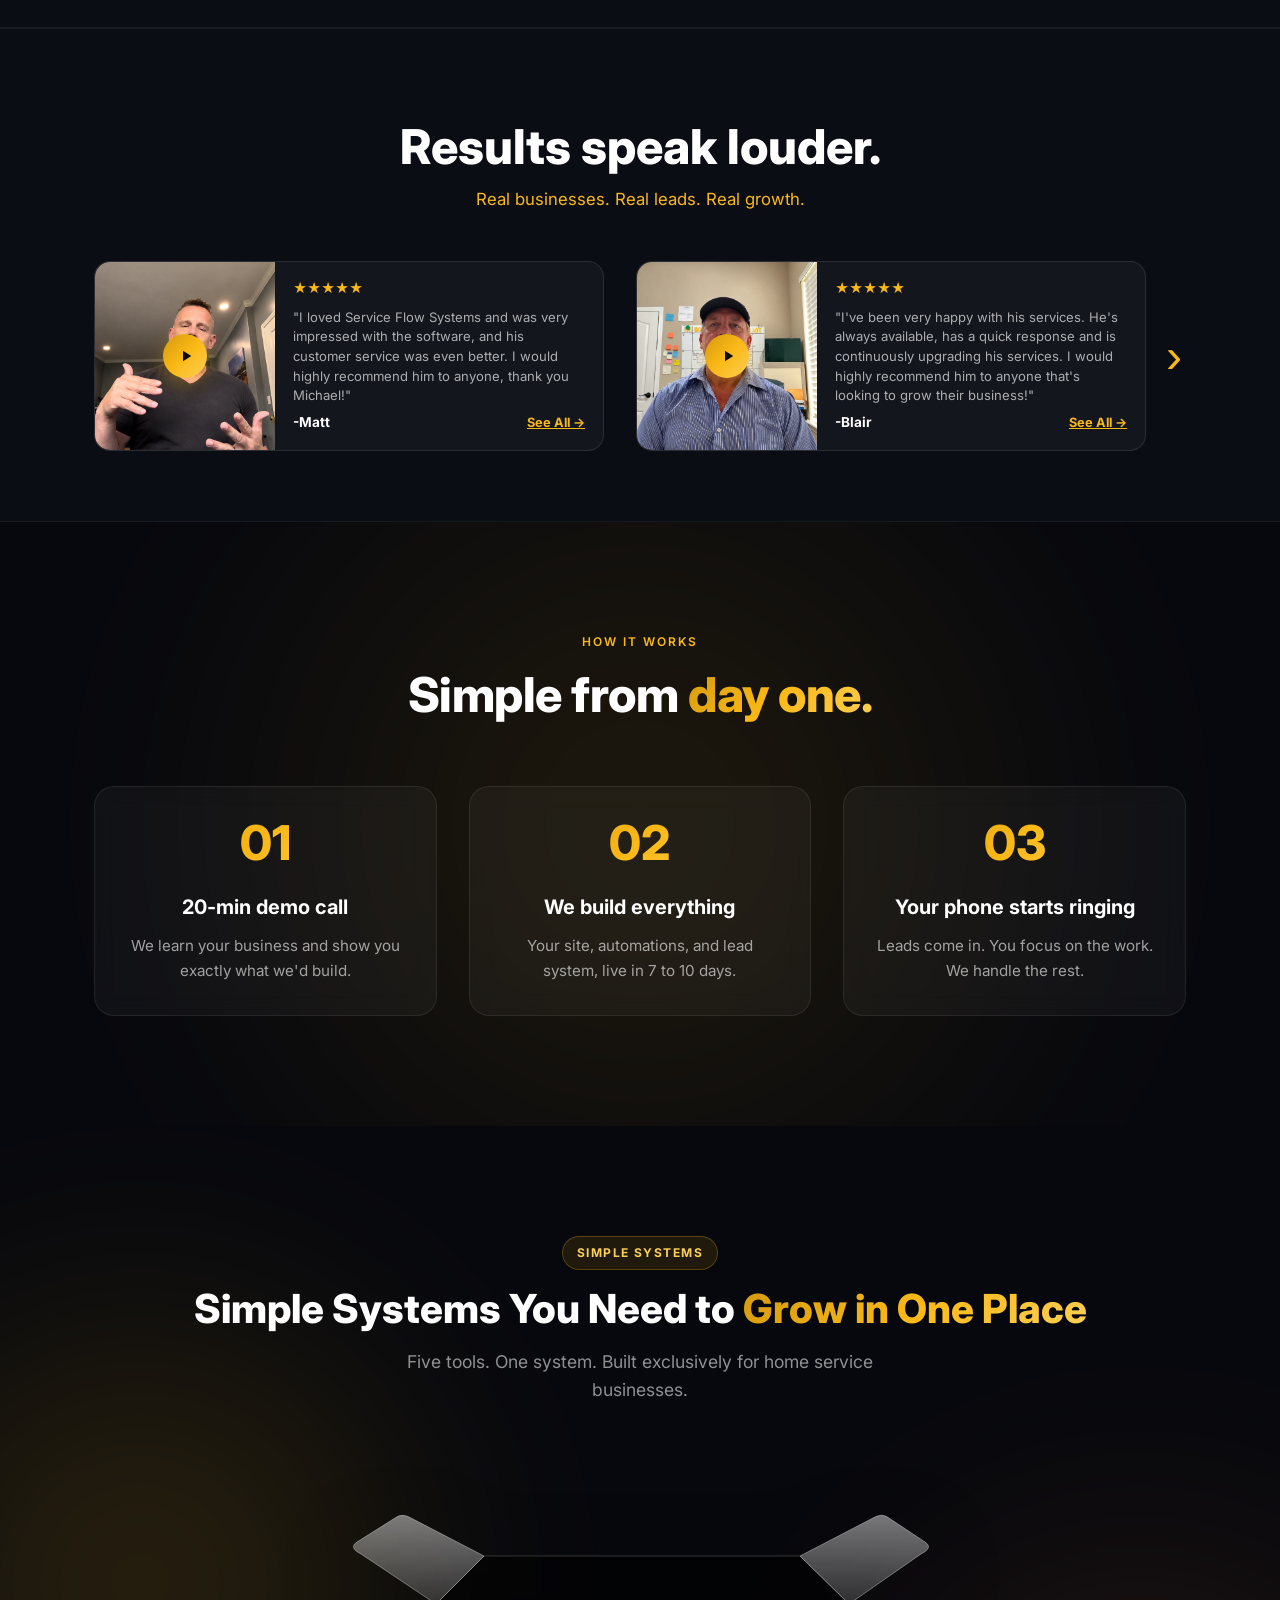
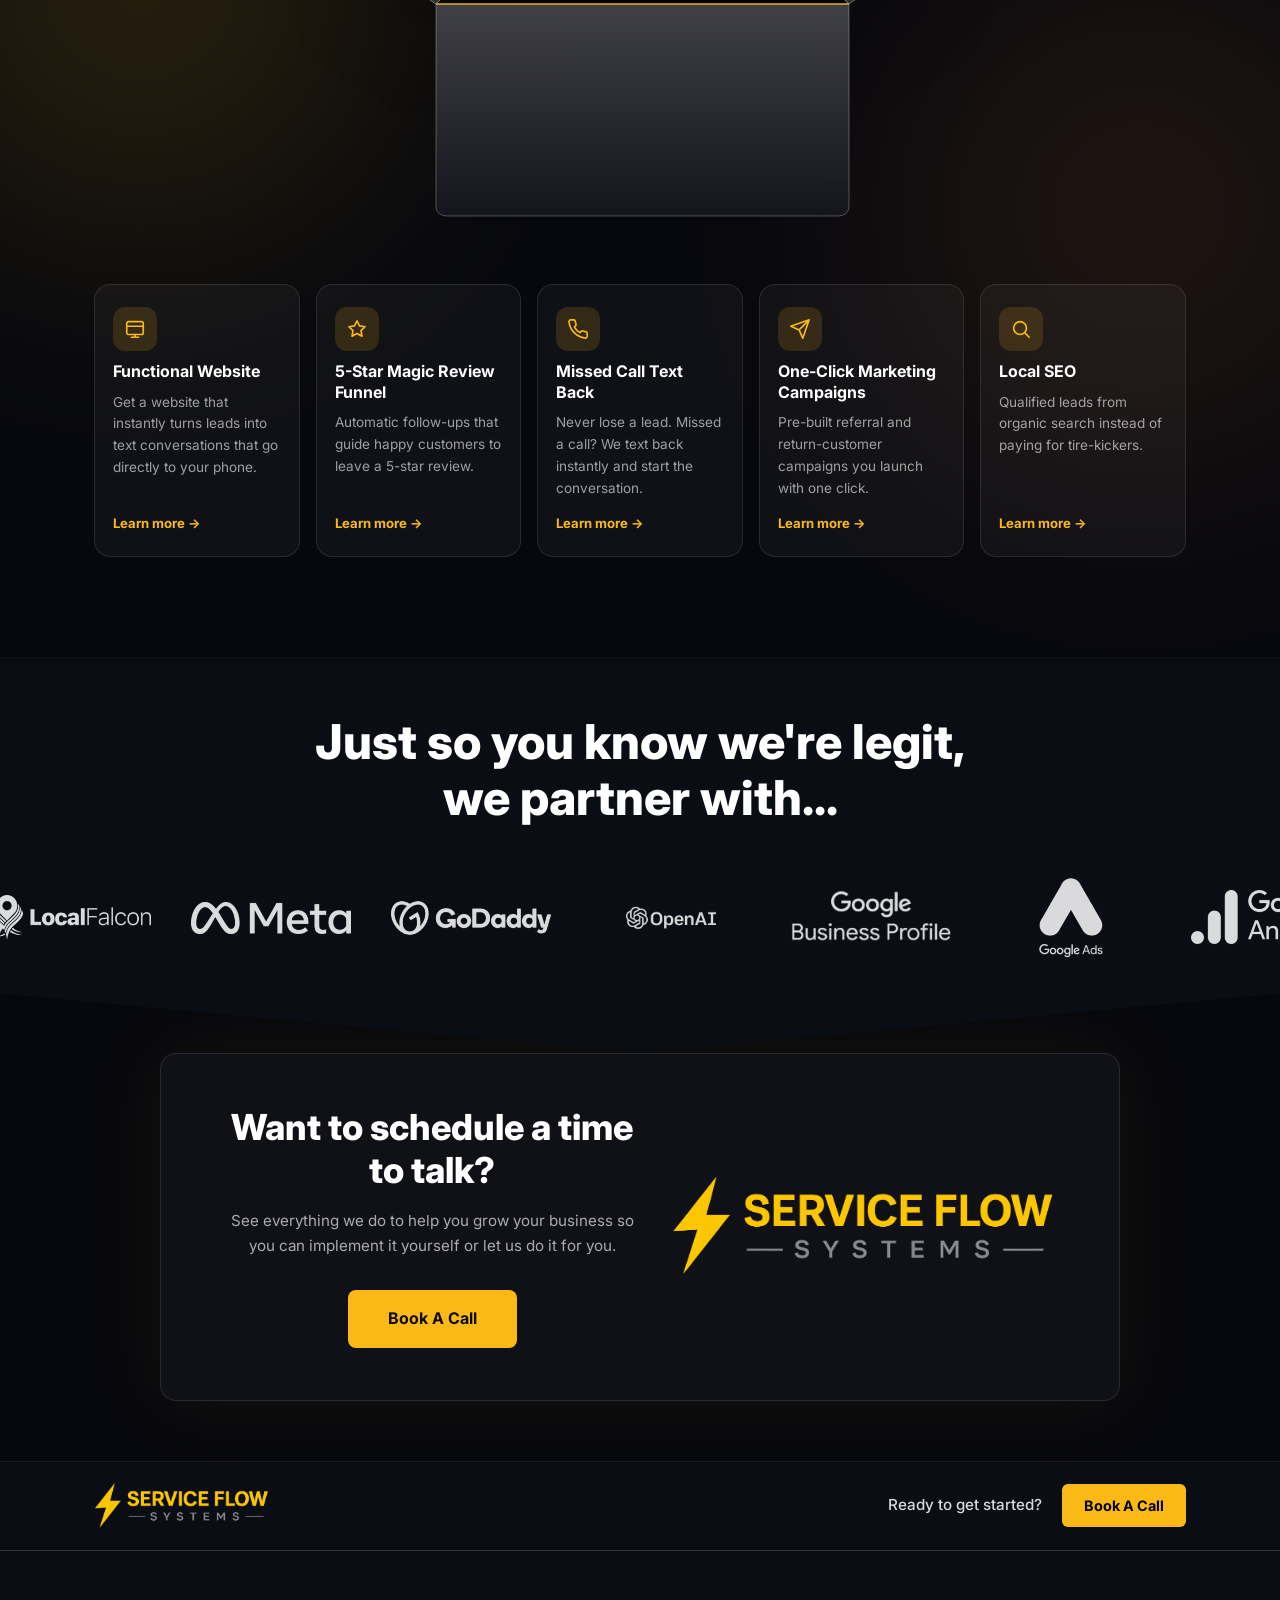
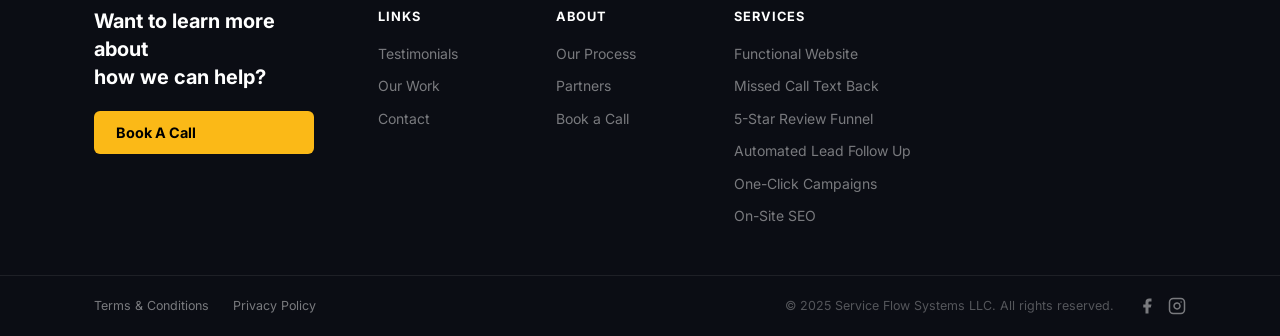
==== commit 8ef6c0cb: "Remove the "Why we're totally unique" section Removed from the home page and /video-3202.  Co-Author" ====
--- a/index.html
+++ b/index.html
@@ -396,64 +396,6 @@
     </div>
   </section>
 
-  <!-- TESTIMONIALS -->
-  <section class="testimonials" id="testimonials">
-    <div class="container">
-      <h2 class="section-title why-unique-title">Why we're "<span class="gradient-text">totally unique</span>"...<br />just like everyone else, right?</h2>
-      <div class="why-unique-grid">
-
-        <div class="why-card" data-animate>
-          <div class="why-icon">
-            <img src="images/totally%20unique/simple_to_use.webp" alt="Simple To Use" class="why-icon-img" />
-          </div>
-          <h3>Simple To Use</h3>
-          <p>We built Service Flow Systems with the core concept of being simple to use, so everything is made to be exactly that.</p>
-        </div>
-
-        <div class="why-card" data-animate>
-          <div class="why-icon">
-            <img src="images/totally%20unique/affordable.webp" alt="Affordable" class="why-icon-img" />
-          </div>
-          <h3>Affordable</h3>
-          <p>Our prices are designed to keep you for 10 years, not 10 weeks. We're in it for the long haul.</p>
-        </div>
-
-        <div class="why-card" data-animate>
-          <div class="why-icon">
-            <img src="images/totally%20unique/no_contracts.webp" alt="No Contracts" class="why-icon-img" />
-          </div>
-          <h3>No Contracts</h3>
-          <p>If it's affordable & awesome, why would we need a contract... if you're happy, you'll stay.</p>
-        </div>
-
-        <div class="why-card" data-animate>
-          <div class="why-icon">
-            <img src="images/totally%20unique/no_bs.svg" alt="No Bullsh*t" class="why-icon-img" />
-          </div>
-          <h3>No Bullsh*t</h3>
-          <p>We don't believe in the fluff, we just tell you exactly what we're going to do and we do it. Period.</p>
-        </div>
-
-        <div class="why-card" data-animate>
-          <div class="why-icon">
-            <img src="images/totally%20unique/we_have_proof.svg" alt="We Have Proof" class="why-icon-img" />
-          </div>
-          <h3>We Have Proof</h3>
-          <p>We already know what's working and have all the reviews & results to back it up.</p>
-        </div>
-
-        <div class="why-card" data-animate>
-          <div class="why-icon">
-            <img src="images/totally%20unique/constant_improvements.webp" alt="Constant Improvements" class="why-icon-img" />
-          </div>
-          <h3>Constant Improvements</h3>
-          <p>We regularly make improvements and updates to our systems to make sure you get the best value for your money.</p>
-        </div>
-
-      </div>
-    </div>
-  </section>
-
   <!-- LEGIT / PARTNERS BANNER -->
   <section class="legit-banner">
     <div class="container">
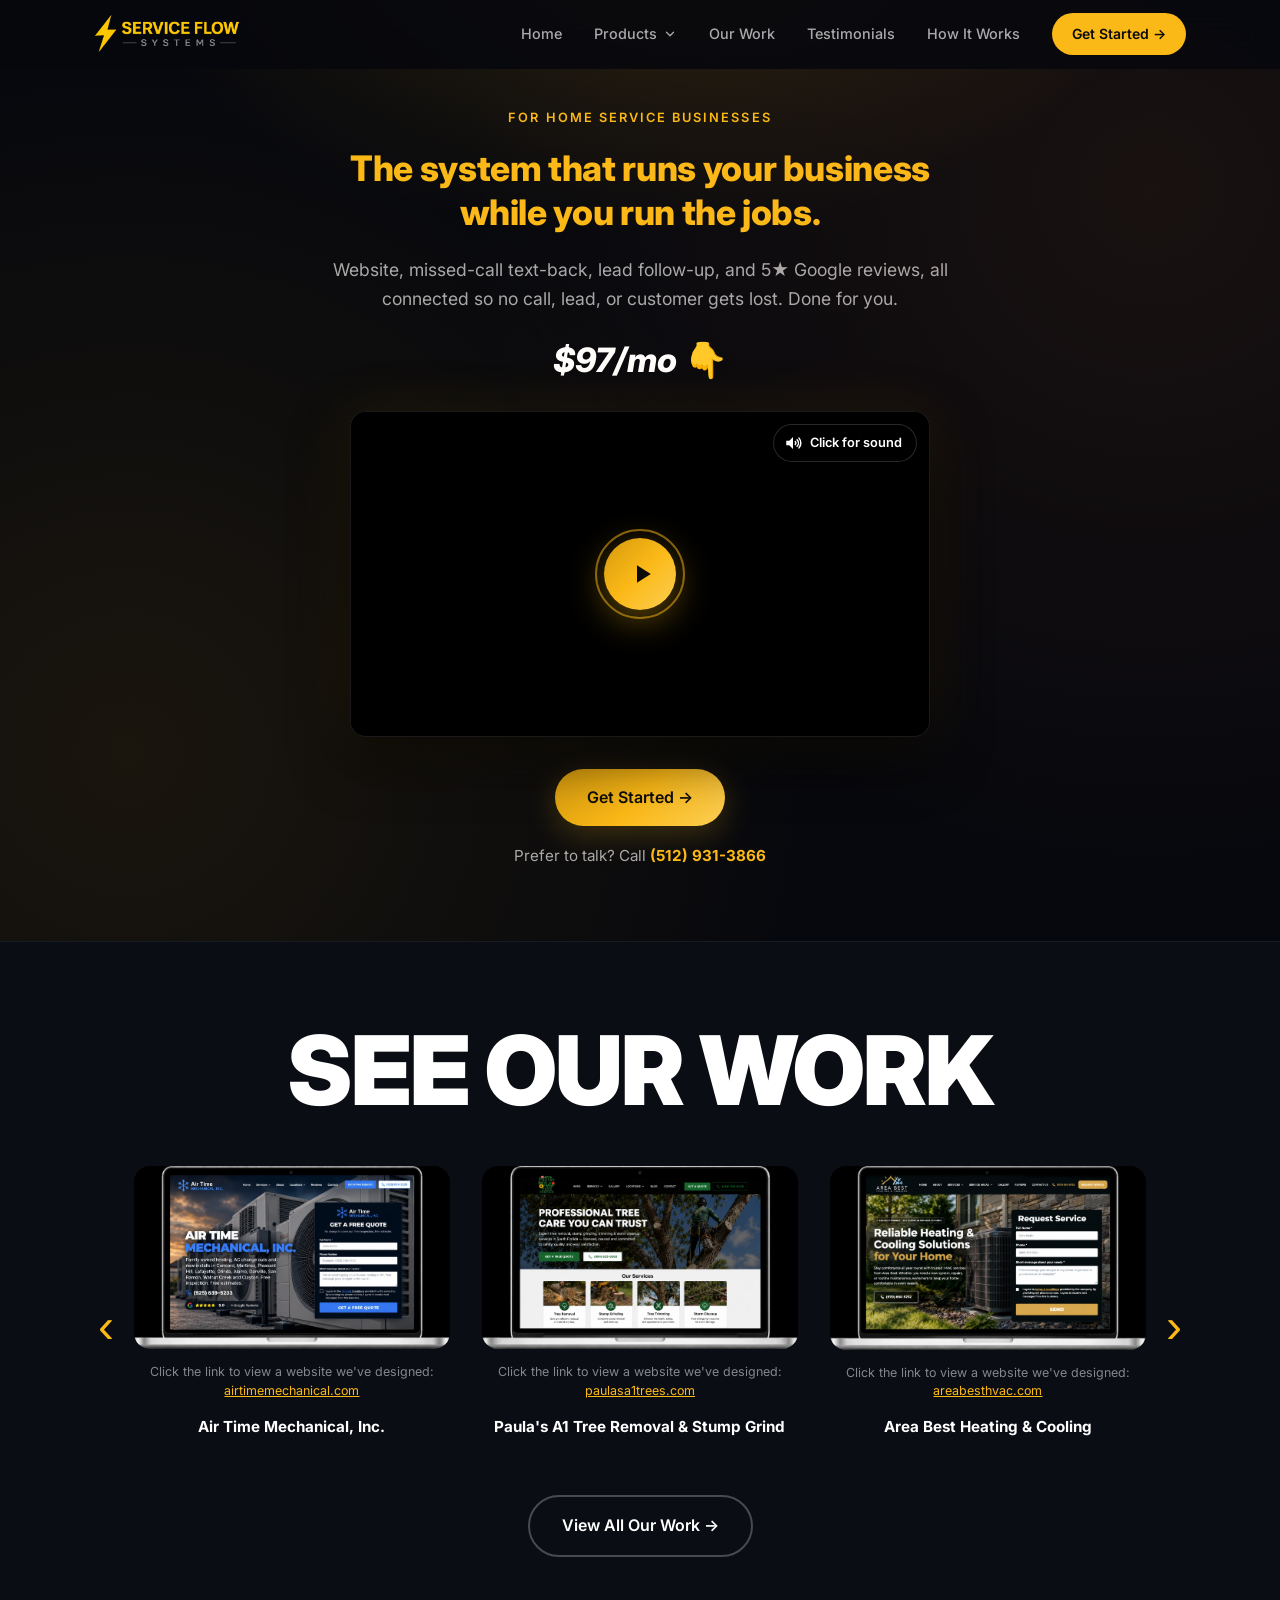
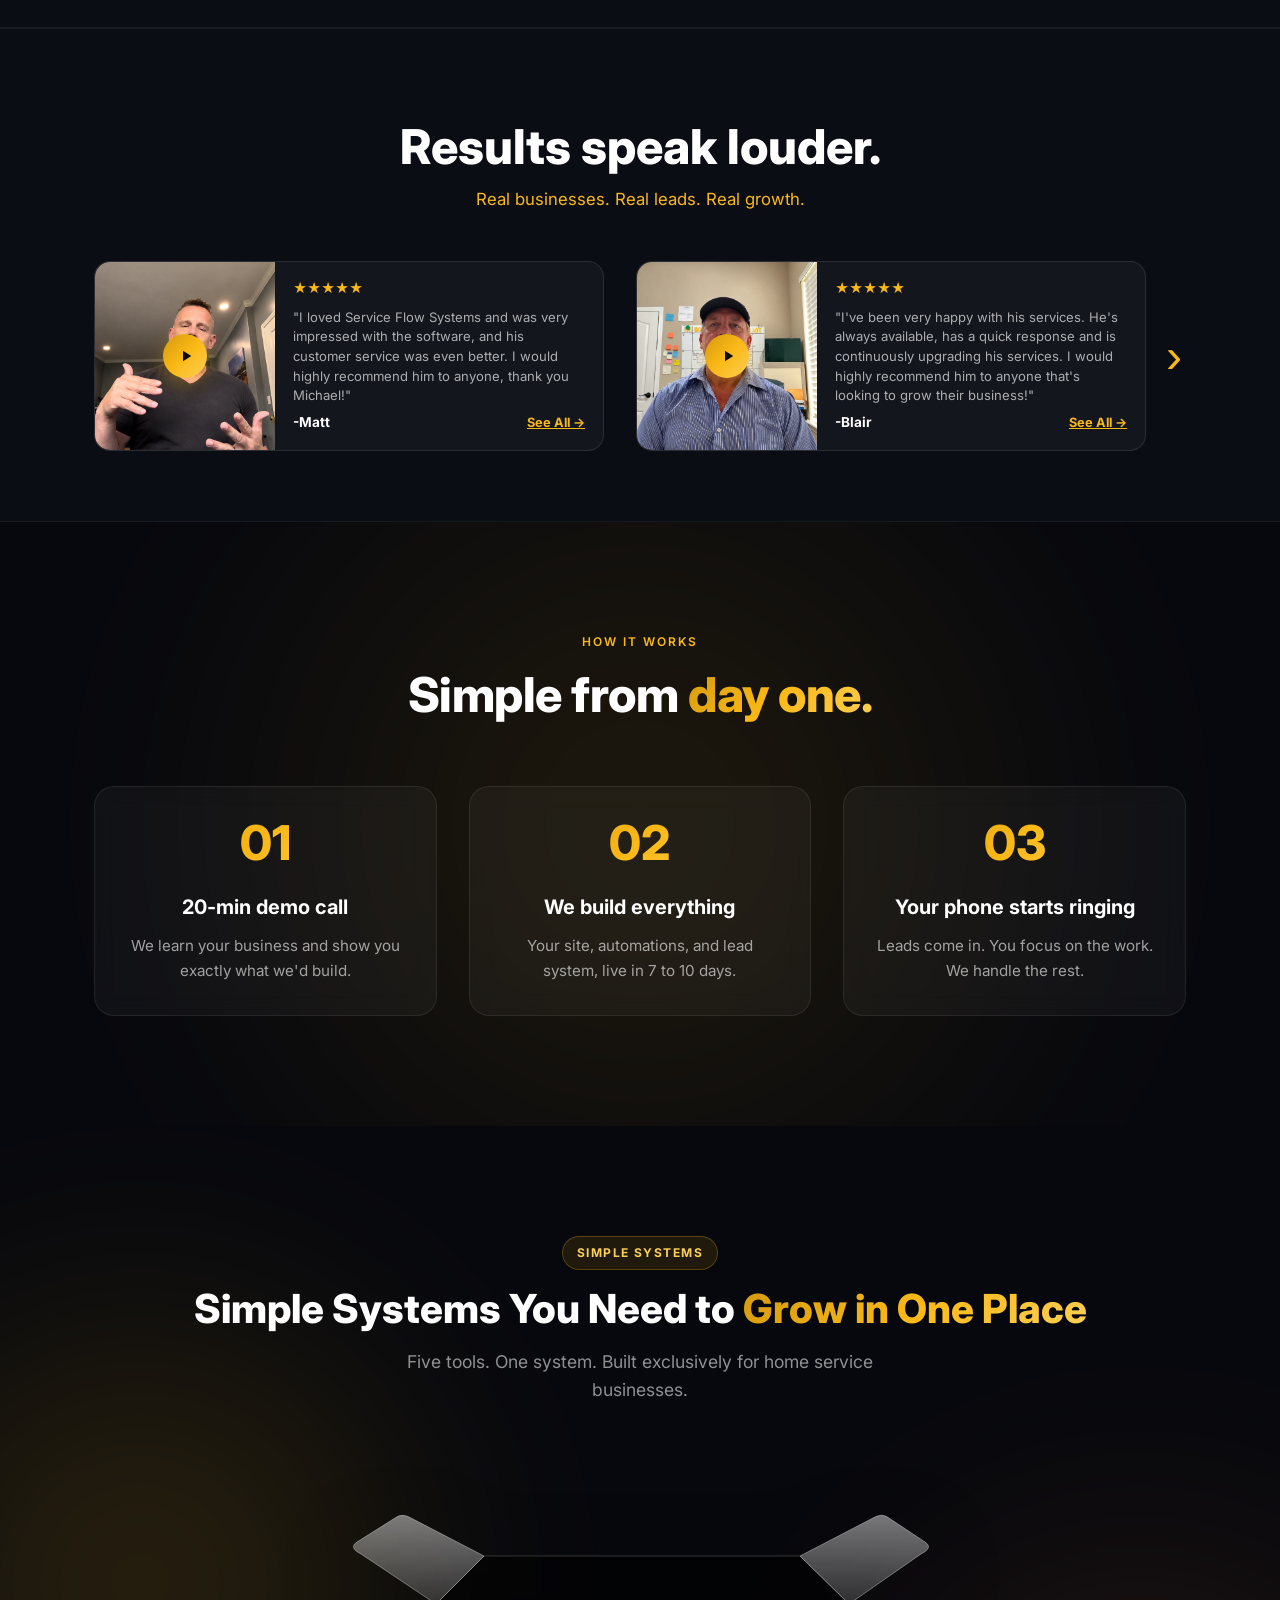
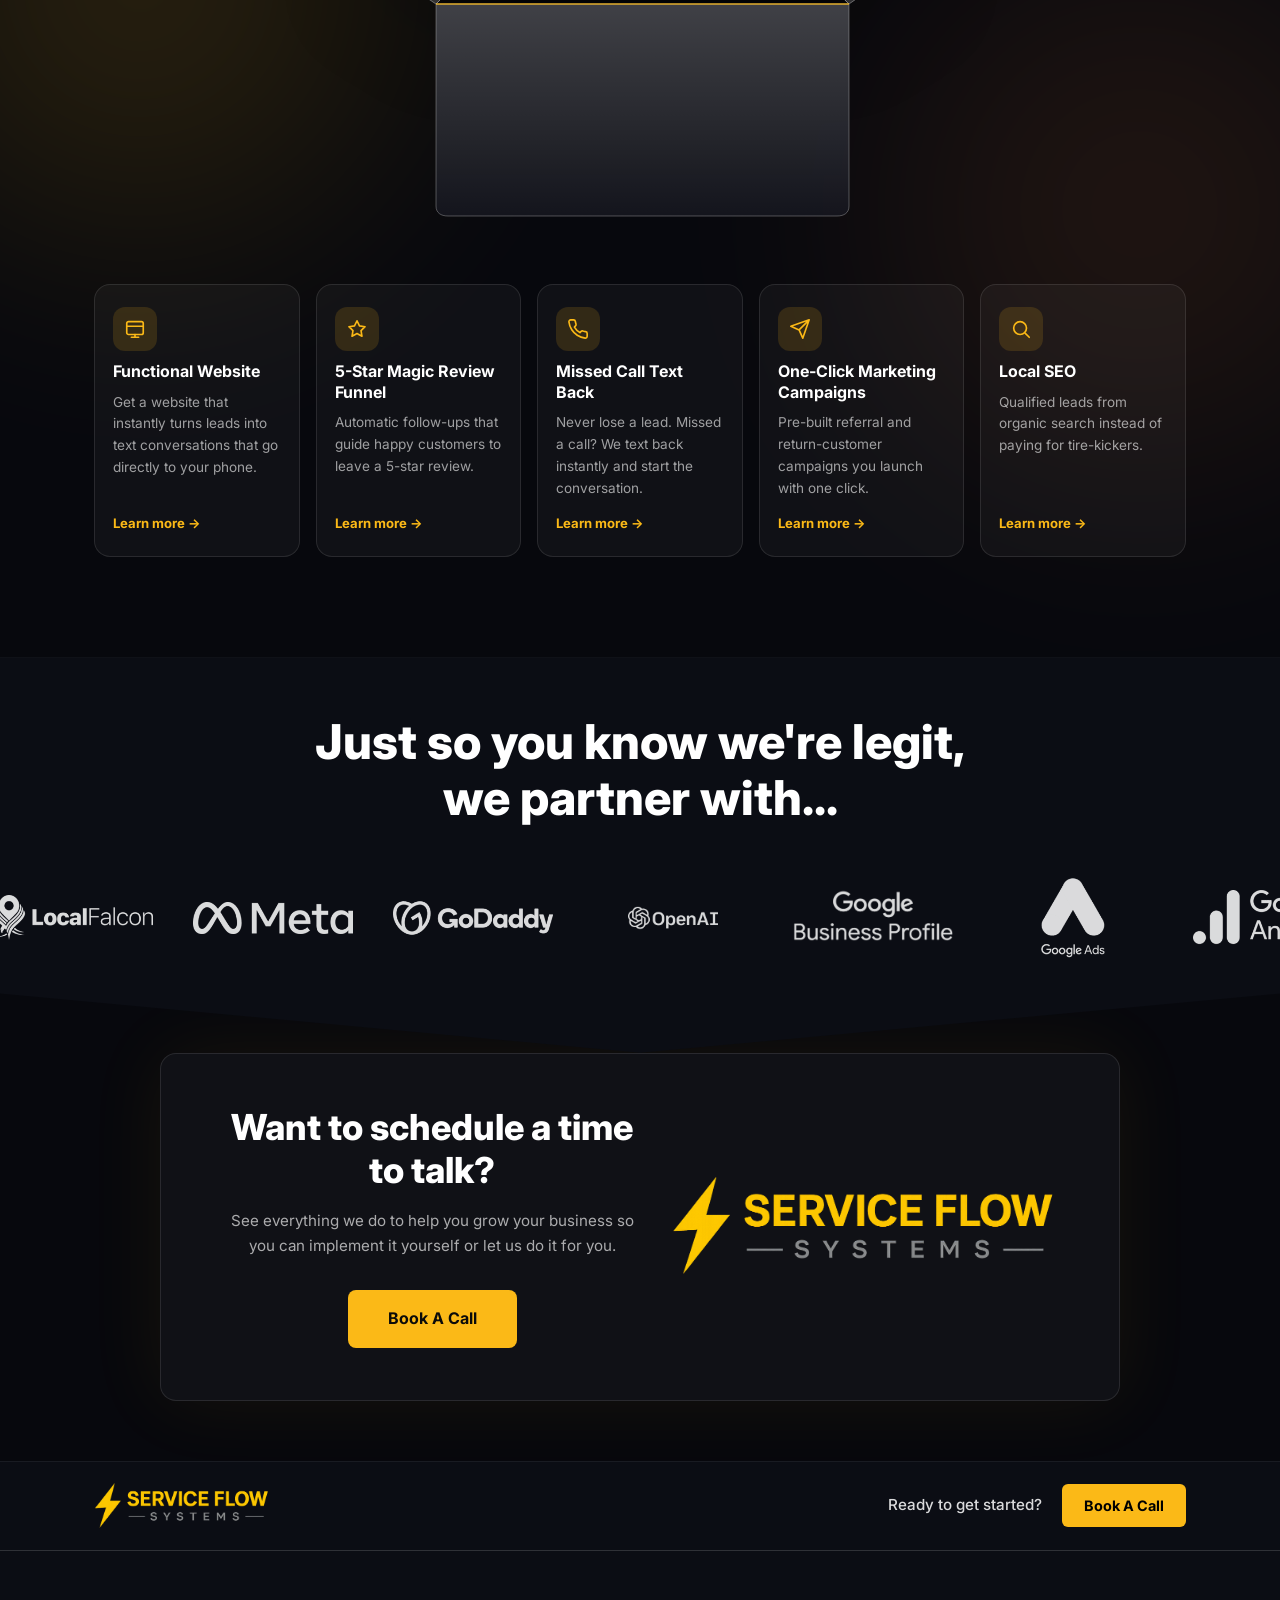
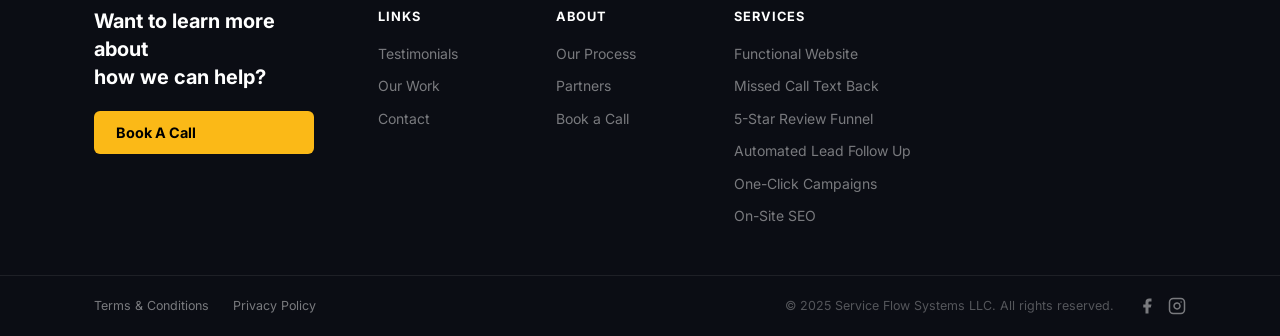
==== commit e5952670: "Play the Loom video when the VSL is clicked The landing page VSL keeps its muted 4-second GIF-style " ====
--- a/index.html
+++ b/index.html
@@ -74,8 +74,8 @@
           <p class="hero-sub hero-sub--front">Website, missed-call text-back, lead follow-up, and 5★ Google reviews, all connected so no call, lead, or customer gets lost. Done for you.</p>
           <p class="hero-price-line hero-price-line--vsl">$97/mo<span class="hero-price-hand" aria-hidden="true">👇</span></p>
 
-          <!-- VSL: muted 4-second GIF-style loop (1:59-2:03) until clicked, then the YouTube video plays from 0:00 with sound -->
-          <div class="vsl is-preview" id="vsl" data-yt-id="6011tvoju-Q">
+          <!-- VSL: muted 4-second GIF-style loop (1:59-2:03) until clicked, then the Loom video plays from 0:00 with sound -->
+          <div class="vsl is-preview" id="vsl" data-embed-src="https://www.loom.com/embed/cb45982baef54629a77c665a97834855?autoplay=1&amp;hide_owner=true&amp;hide_share=true&amp;hide_title=true&amp;hideEmbedTopBar=true">
             <div class="vsl-frame" id="vslFrame">
               <video class="vsl-video" id="vslVideo" src="videos/vsl-dog-groomers.mp4#t=119" muted autoplay playsinline preload="metadata"></video>
 
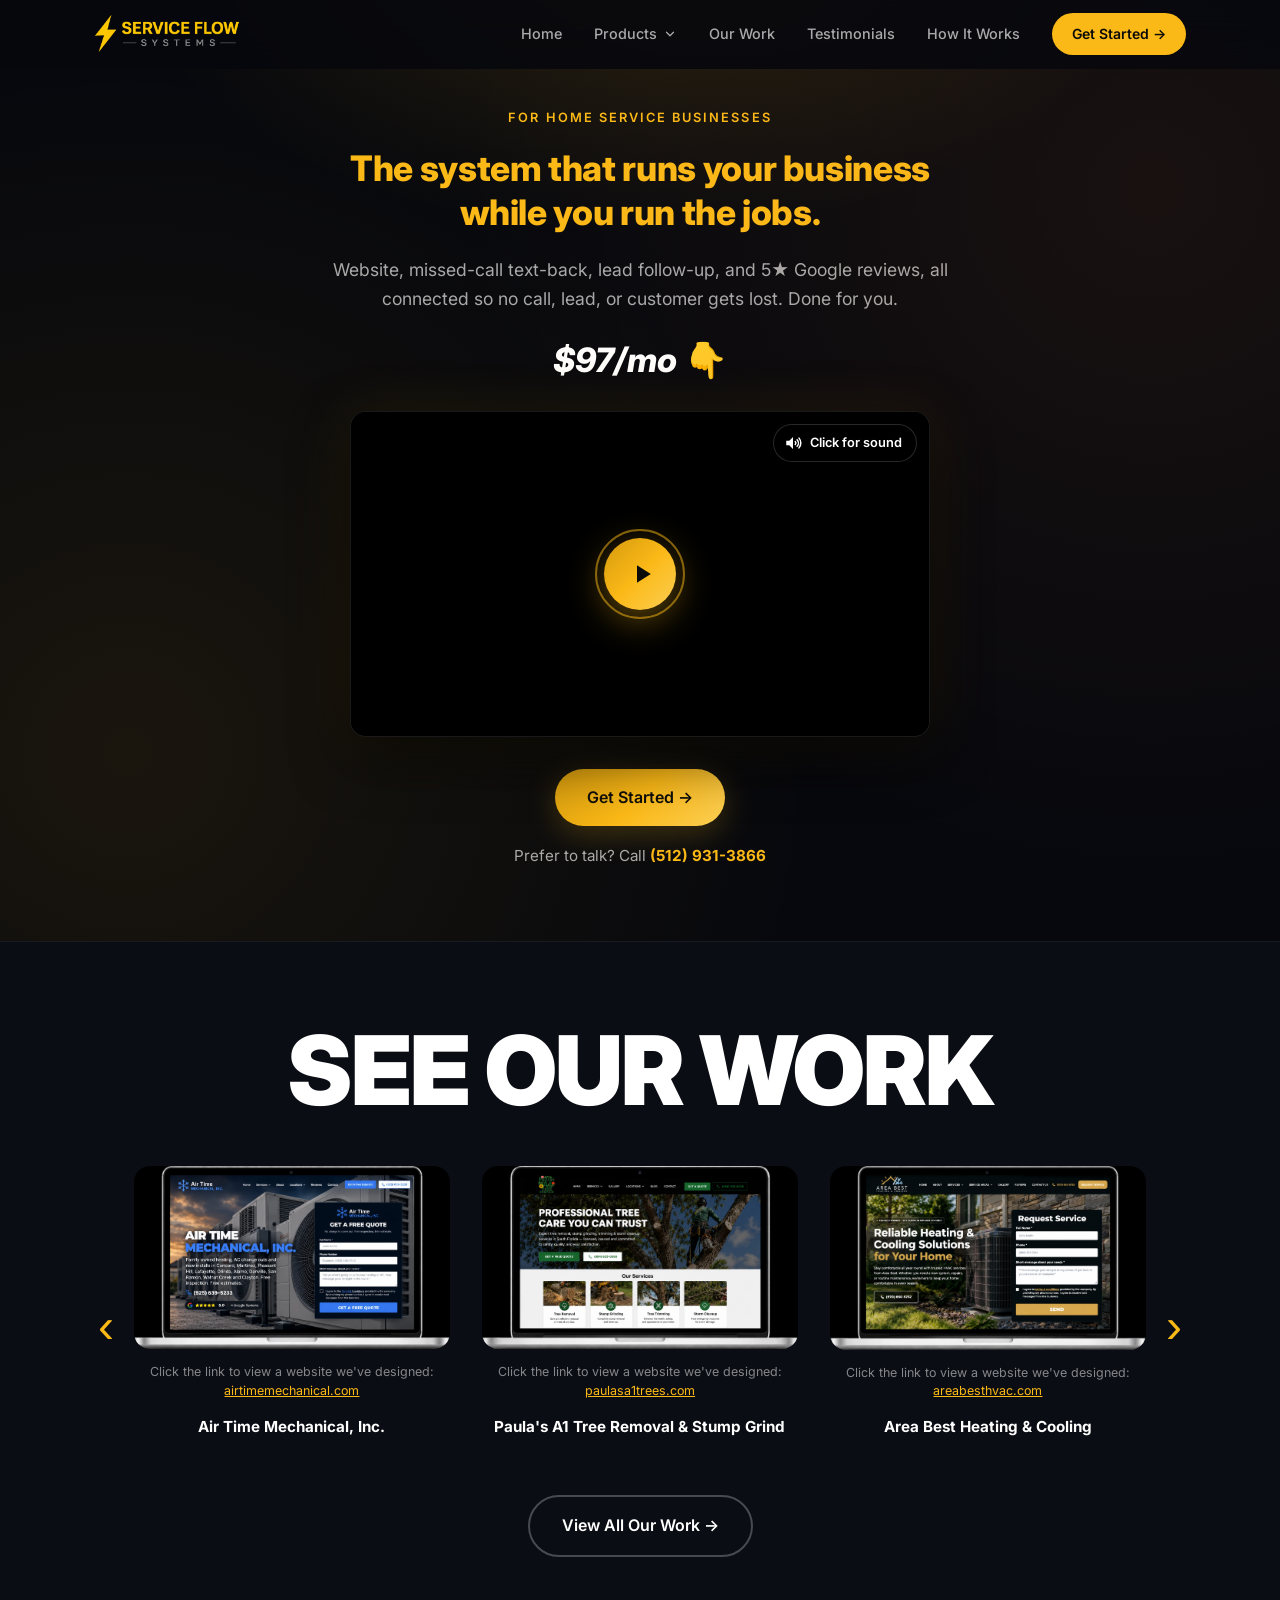
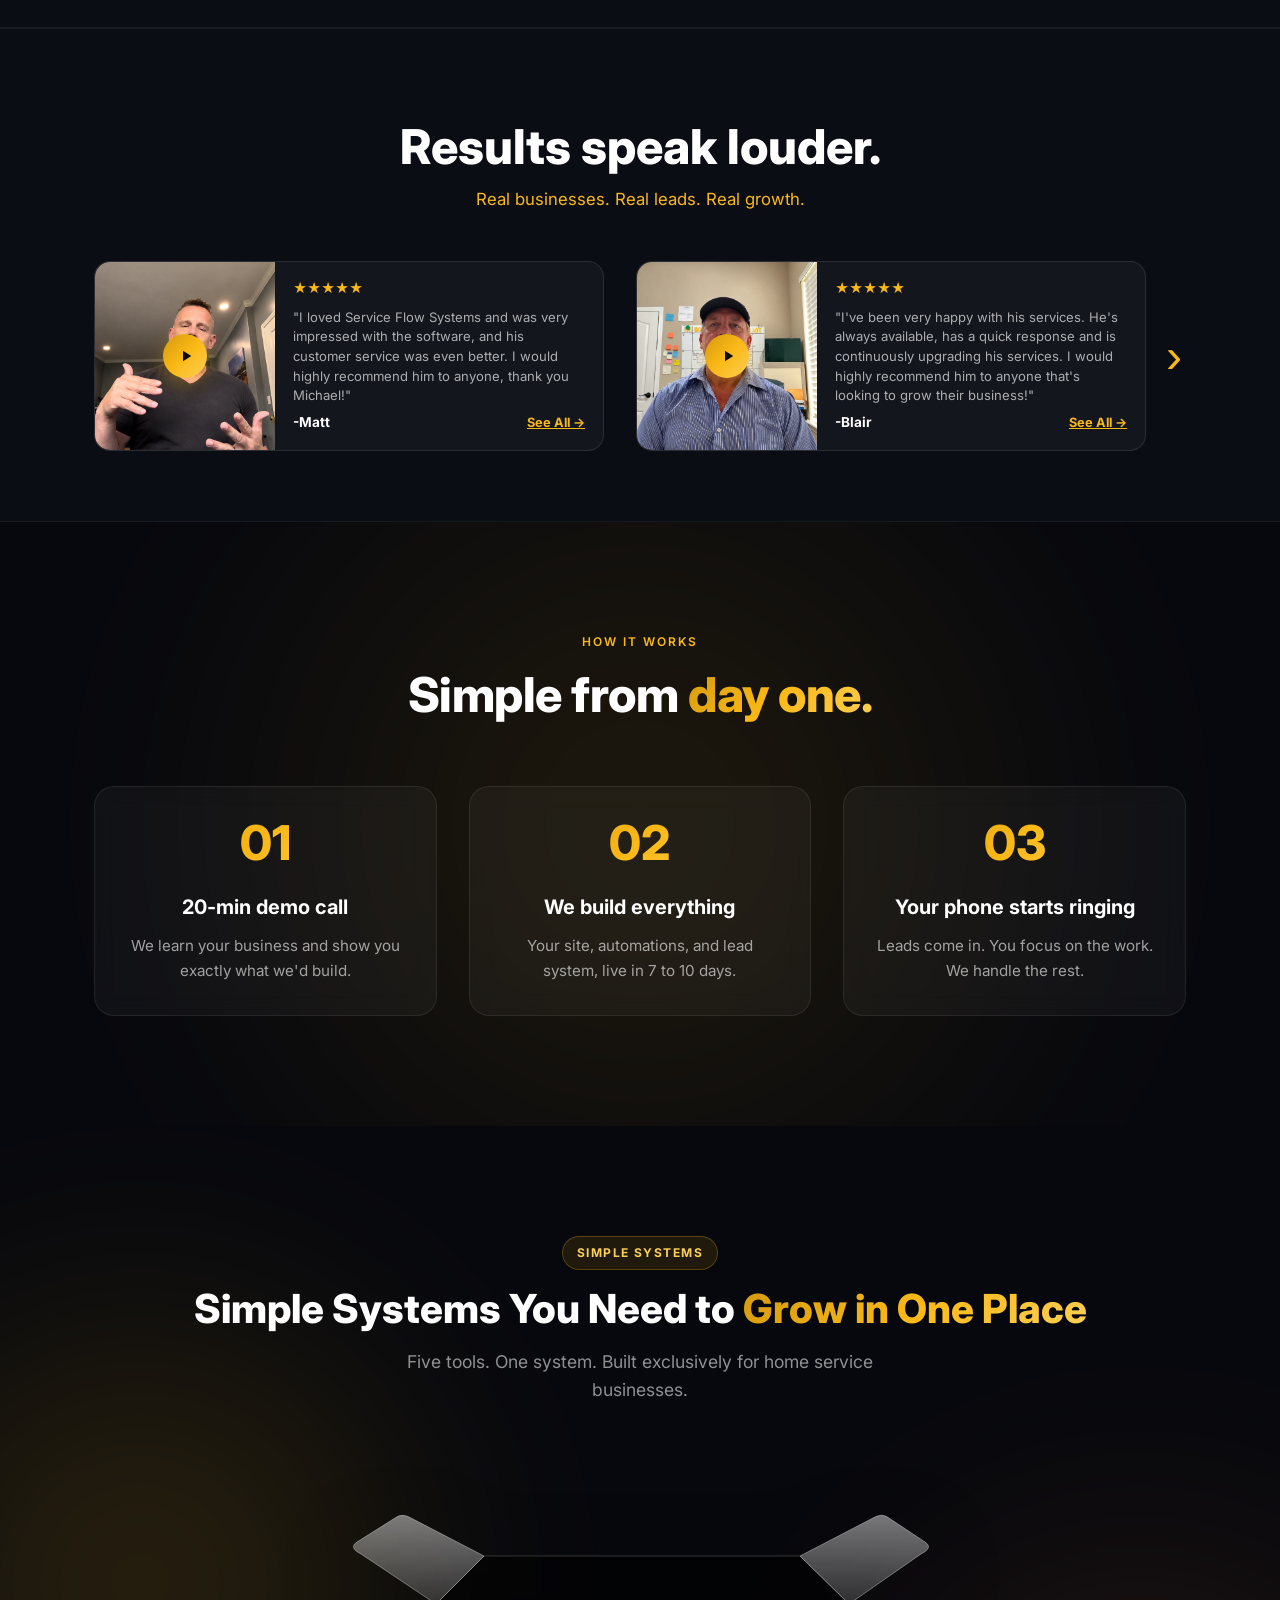
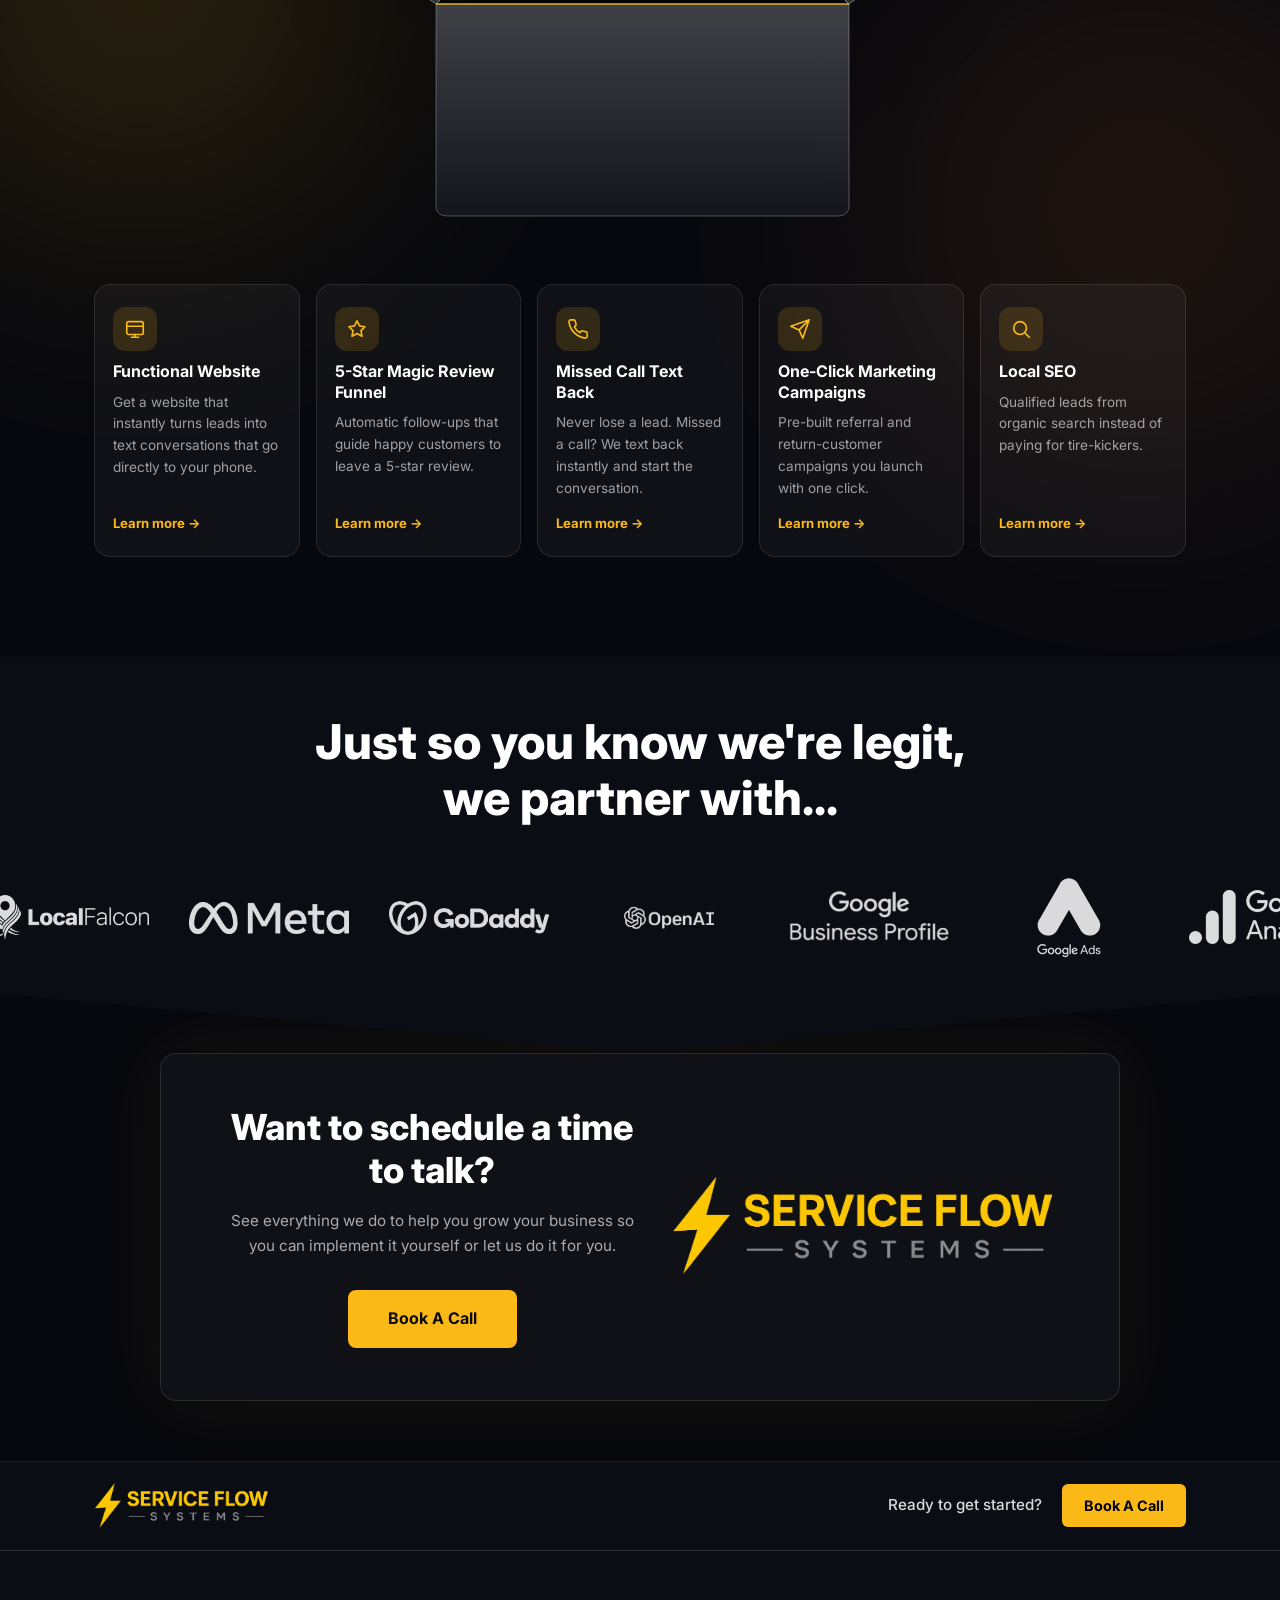
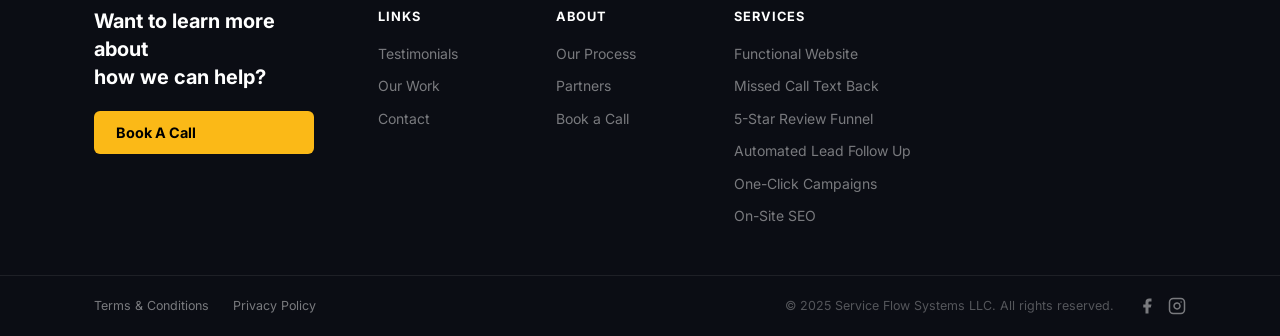
==== commit f3bba5ca: "Make the Loom VSL play from a single click Autoplay inside the embed could be refused, leaving Loom'" ====
--- a/index.html
+++ b/index.html
@@ -75,7 +75,7 @@
           <p class="hero-price-line hero-price-line--vsl">$97/mo<span class="hero-price-hand" aria-hidden="true">👇</span></p>
 
           <!-- VSL: muted 4-second GIF-style loop (1:59-2:03) until clicked, then the Loom video plays from 0:00 with sound -->
-          <div class="vsl is-preview" id="vsl" data-embed-src="https://www.loom.com/embed/cb45982baef54629a77c665a97834855?autoplay=1&amp;hide_owner=true&amp;hide_share=true&amp;hide_title=true&amp;hideEmbedTopBar=true">
+          <div class="vsl is-preview" id="vsl" data-embed-src="https://www.loom.com/embed/cb45982baef54629a77c665a97834855?hide_owner=true&amp;hide_share=true&amp;hide_title=true&amp;hideEmbedTopBar=true">
             <div class="vsl-frame" id="vslFrame">
               <video class="vsl-video" id="vslVideo" src="videos/vsl-dog-groomers.mp4#t=119" muted autoplay playsinline preload="metadata"></video>
 
--- a/styles.css
+++ b/styles.css
@@ -3689,6 +3689,7 @@
   opacity: 0;
   transition: opacity 0.3s ease;
 }
+.vsl:not(.is-started) .vsl-yt { pointer-events: none; }
 .vsl.is-started .vsl-yt { opacity: 1; }
 
 /* "Click for sound" prompt, shown on the muted preview only */
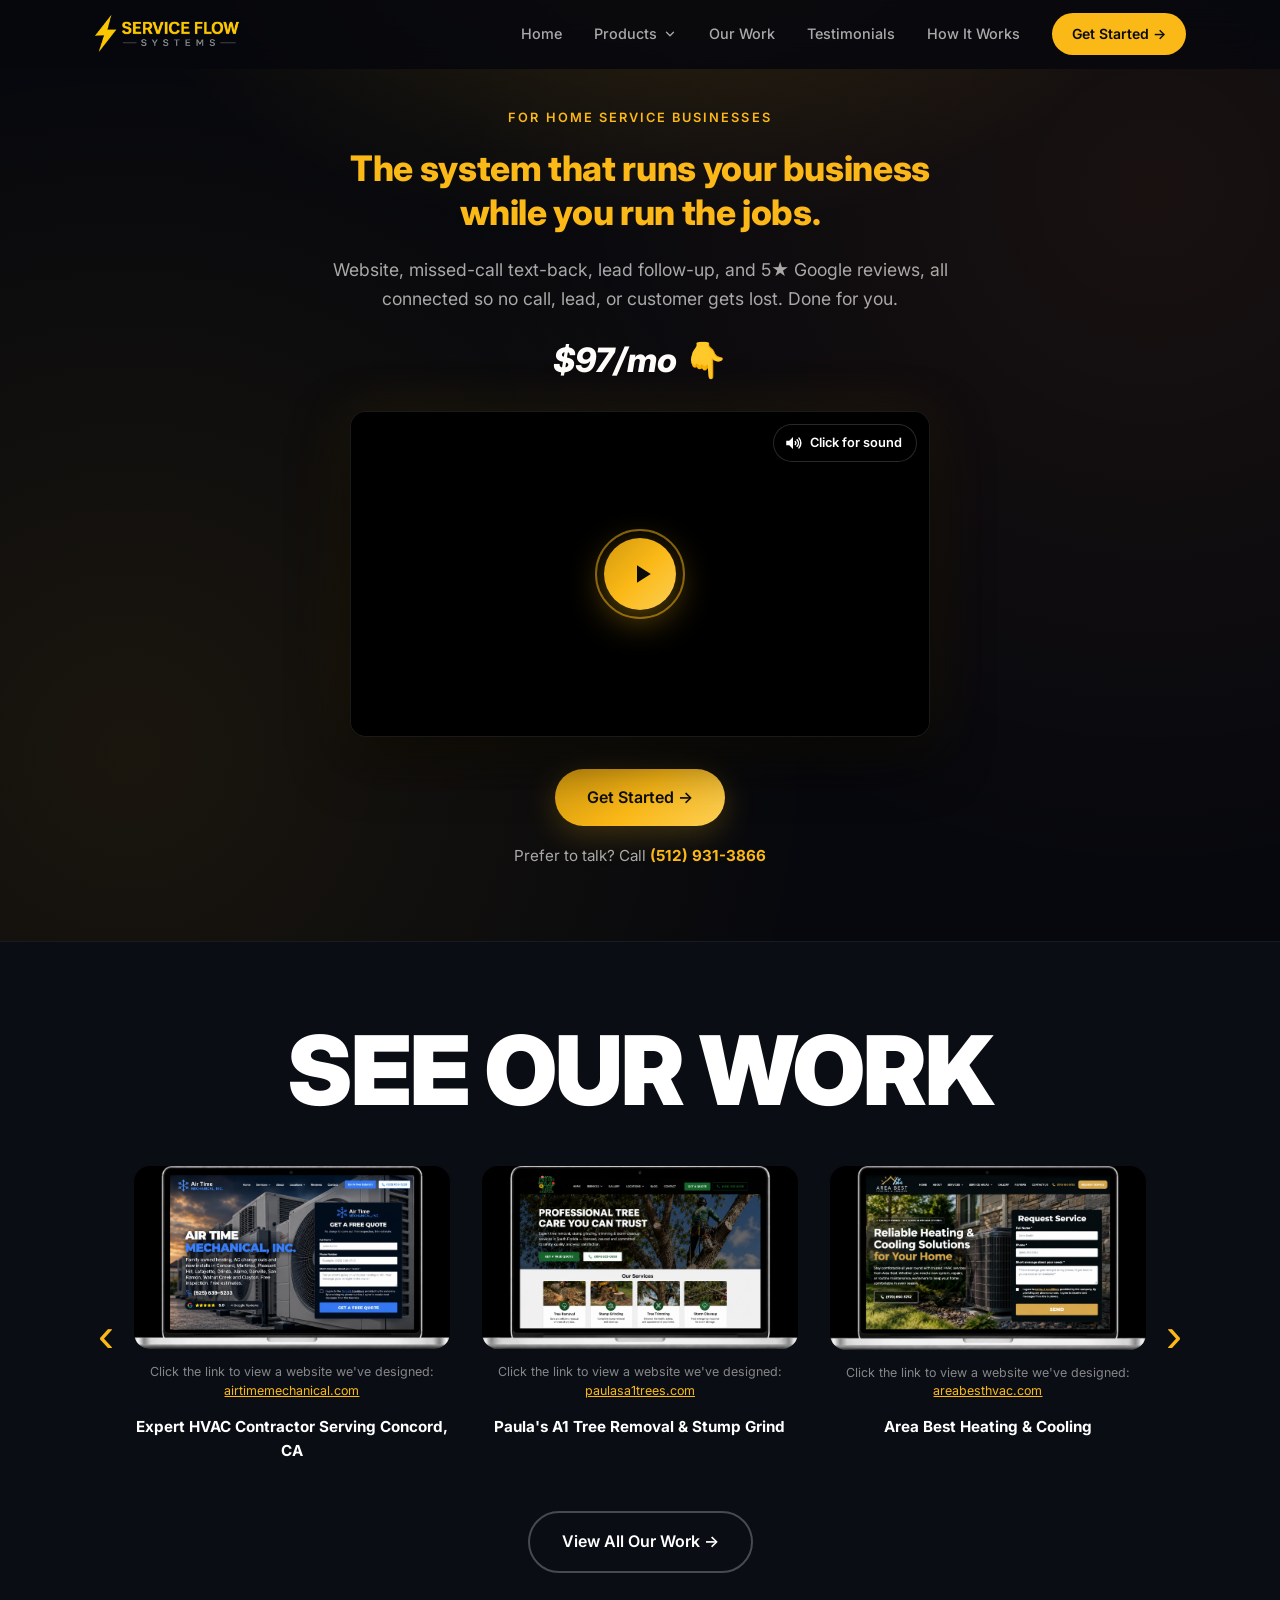
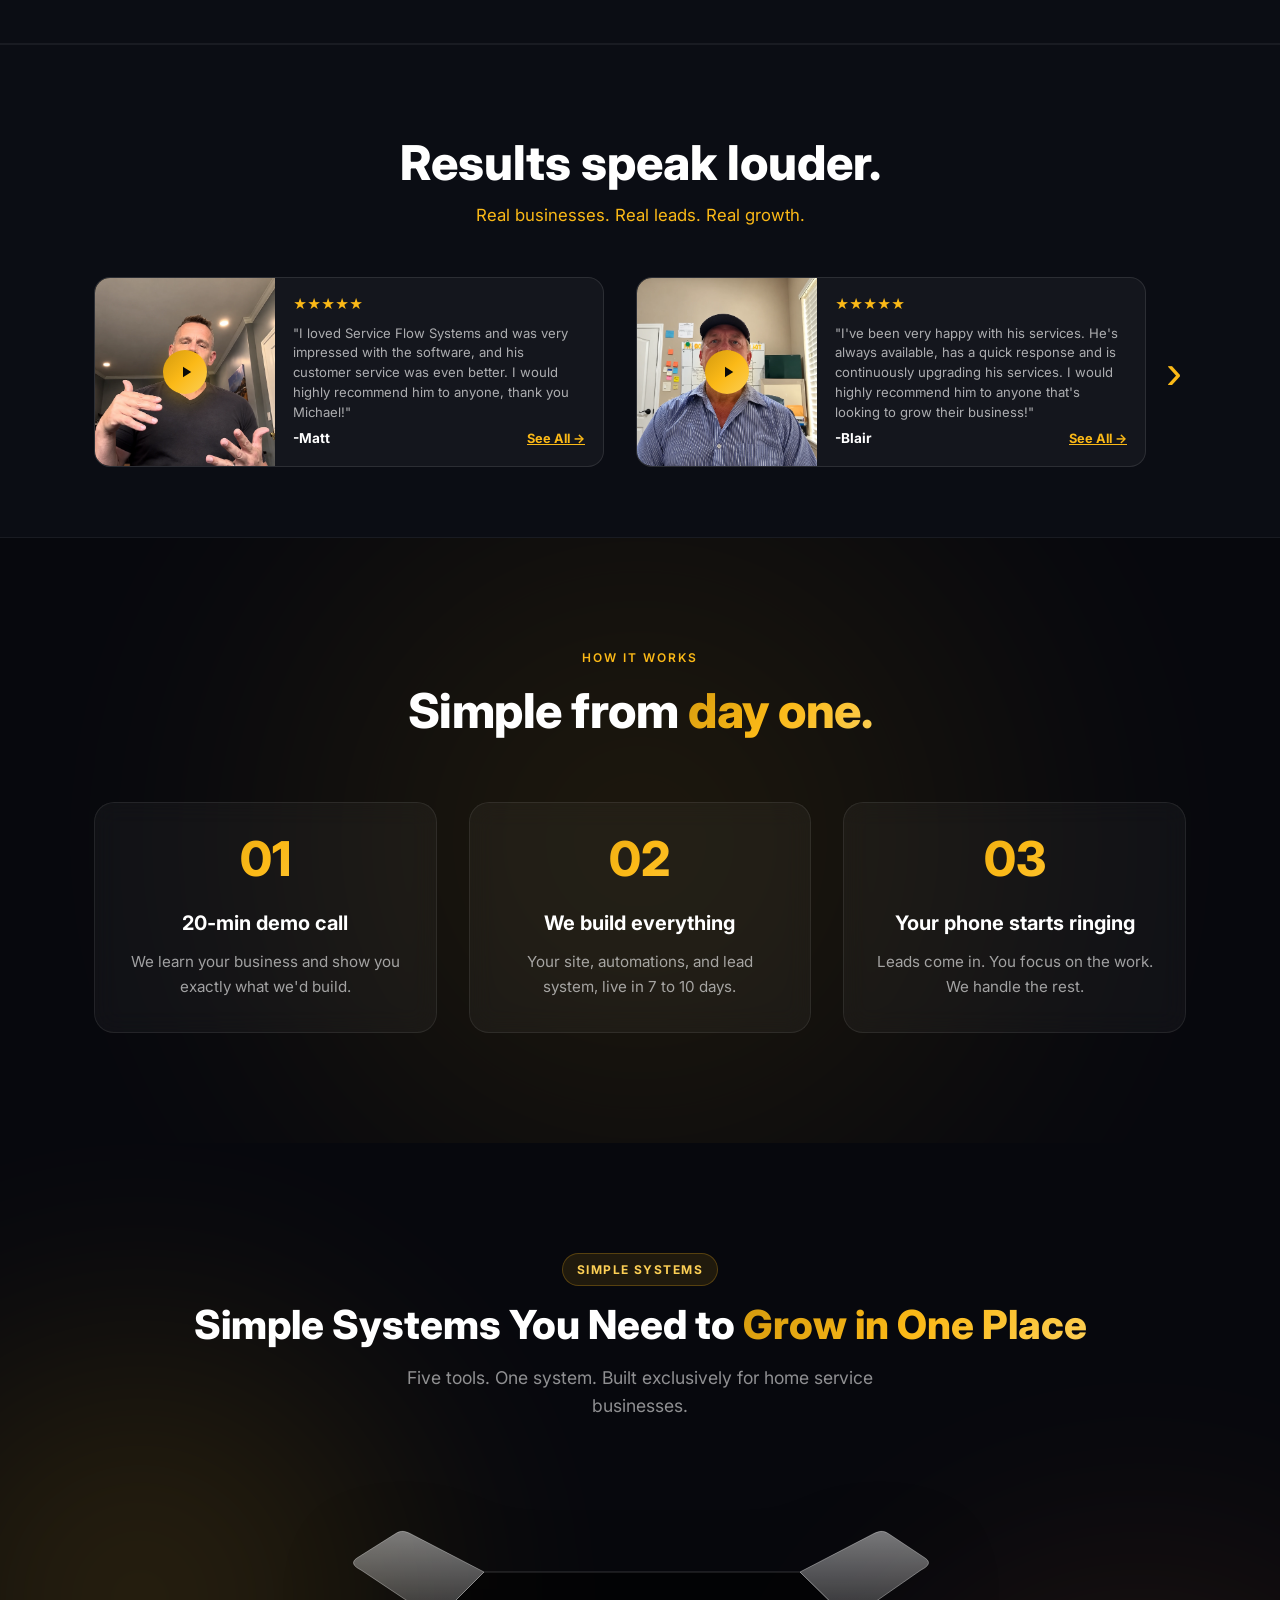
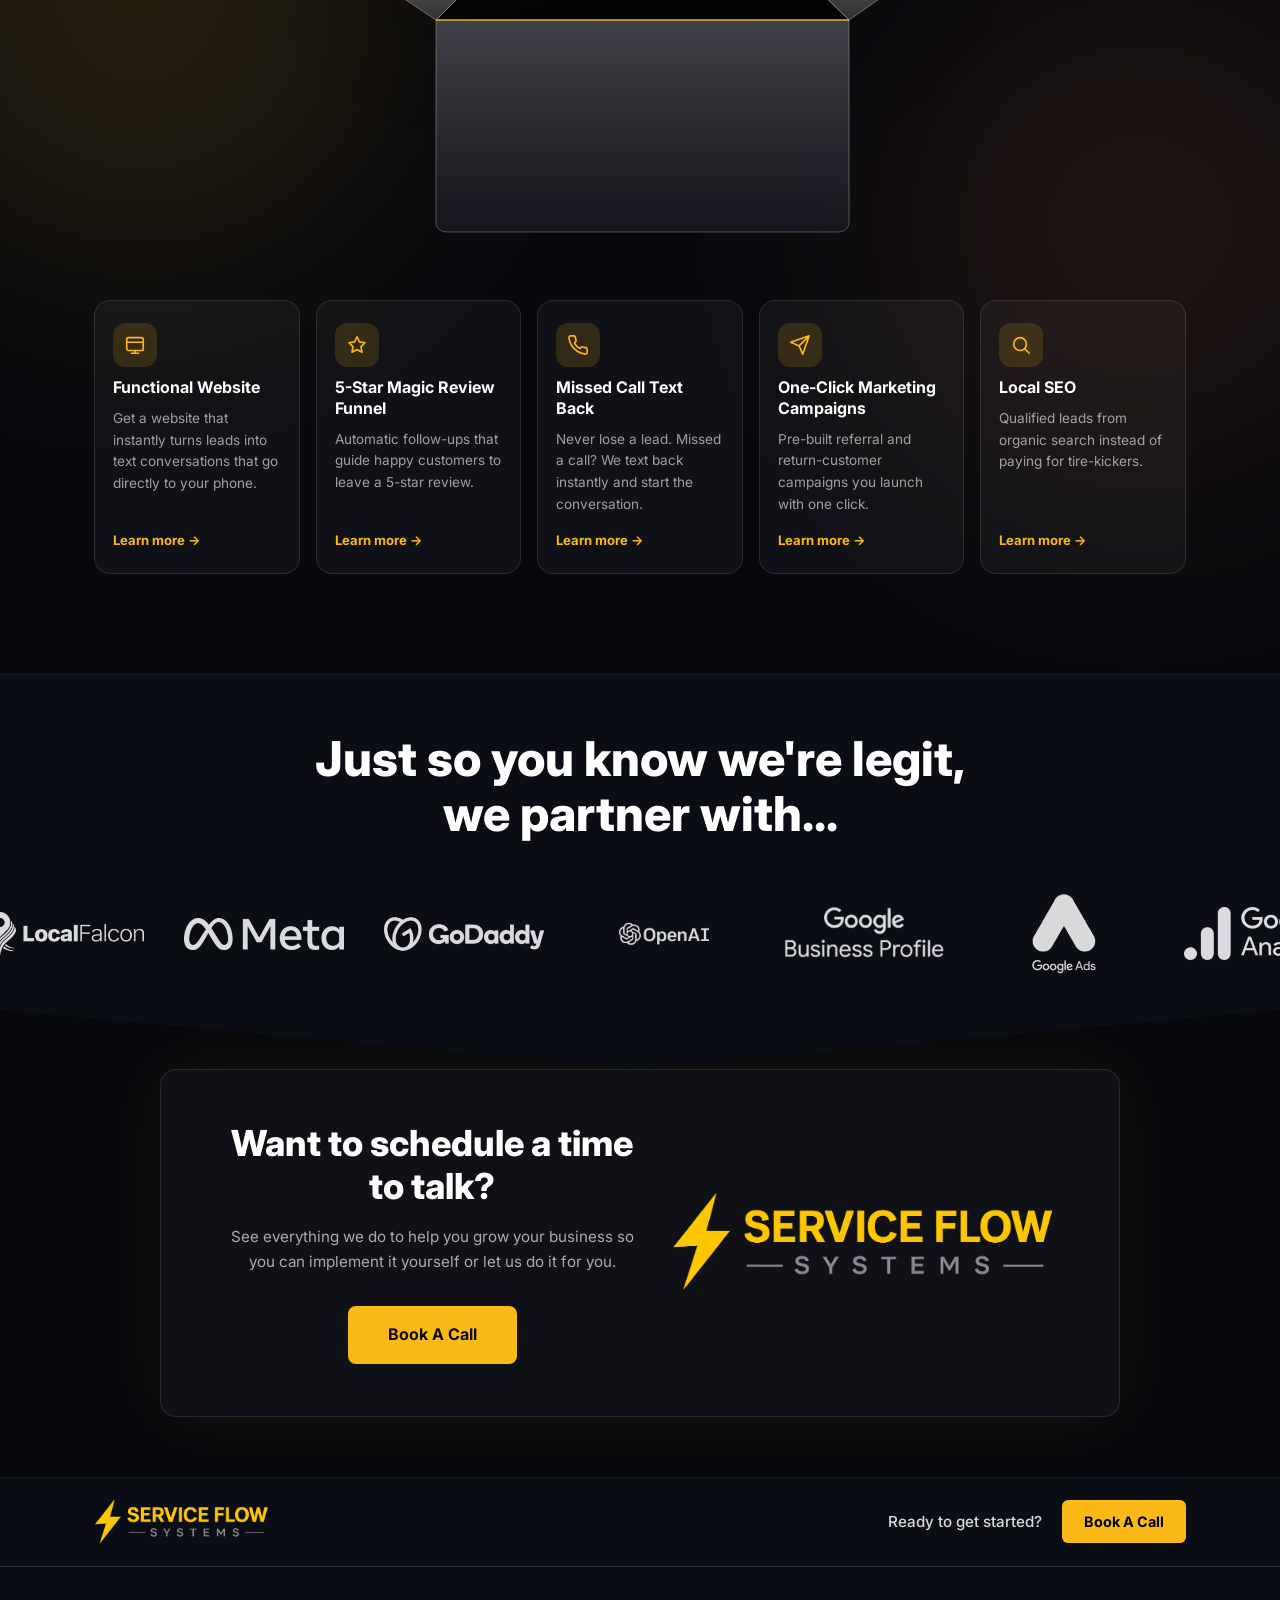
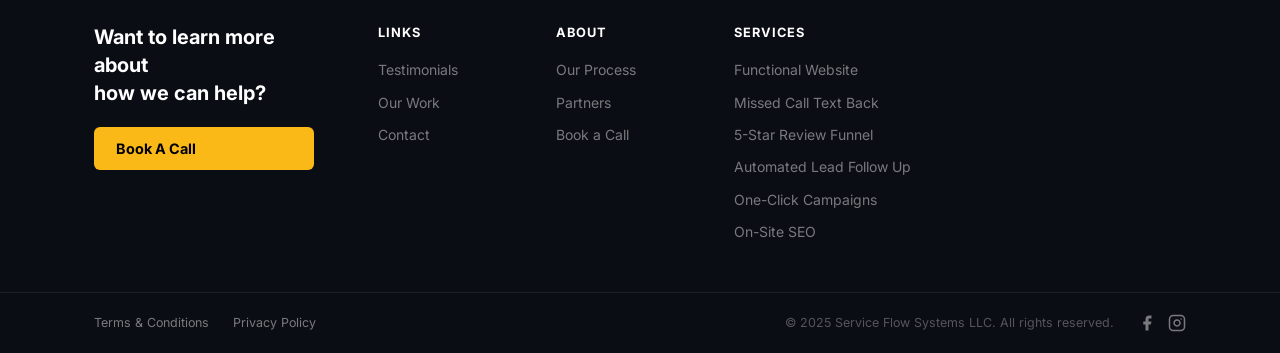
==== commit 82392cde: "Rename Air Time Mechanical card to "Expert HVAC Contractor Serving Concord, CA" Updates the Our Work" ====
--- a/index.html
+++ b/index.html
@@ -113,10 +113,10 @@
 
             <div class="work-card" data-animate>
               <a href="https://airtimemechanical.com/" target="_blank" rel="noopener" class="work-img-link">
-                <img src="images/my_work/work-airtime.png" alt="Air Time Mechanical, Inc. website" class="work-img" />
+                <img src="images/my_work/work-airtime.png" alt="Expert HVAC Contractor Serving Concord, CA website" class="work-img" />
               </a>
               <p class="work-card-label">Click the link to view a website we've designed: <a href="https://airtimemechanical.com/" target="_blank" rel="noopener">airtimemechanical.com</a></p>
-              <strong class="work-card-name">Air Time Mechanical, Inc.</strong>
+              <strong class="work-card-name">Expert HVAC Contractor Serving Concord, CA</strong>
             </div>
 
             <div class="work-card" data-animate>
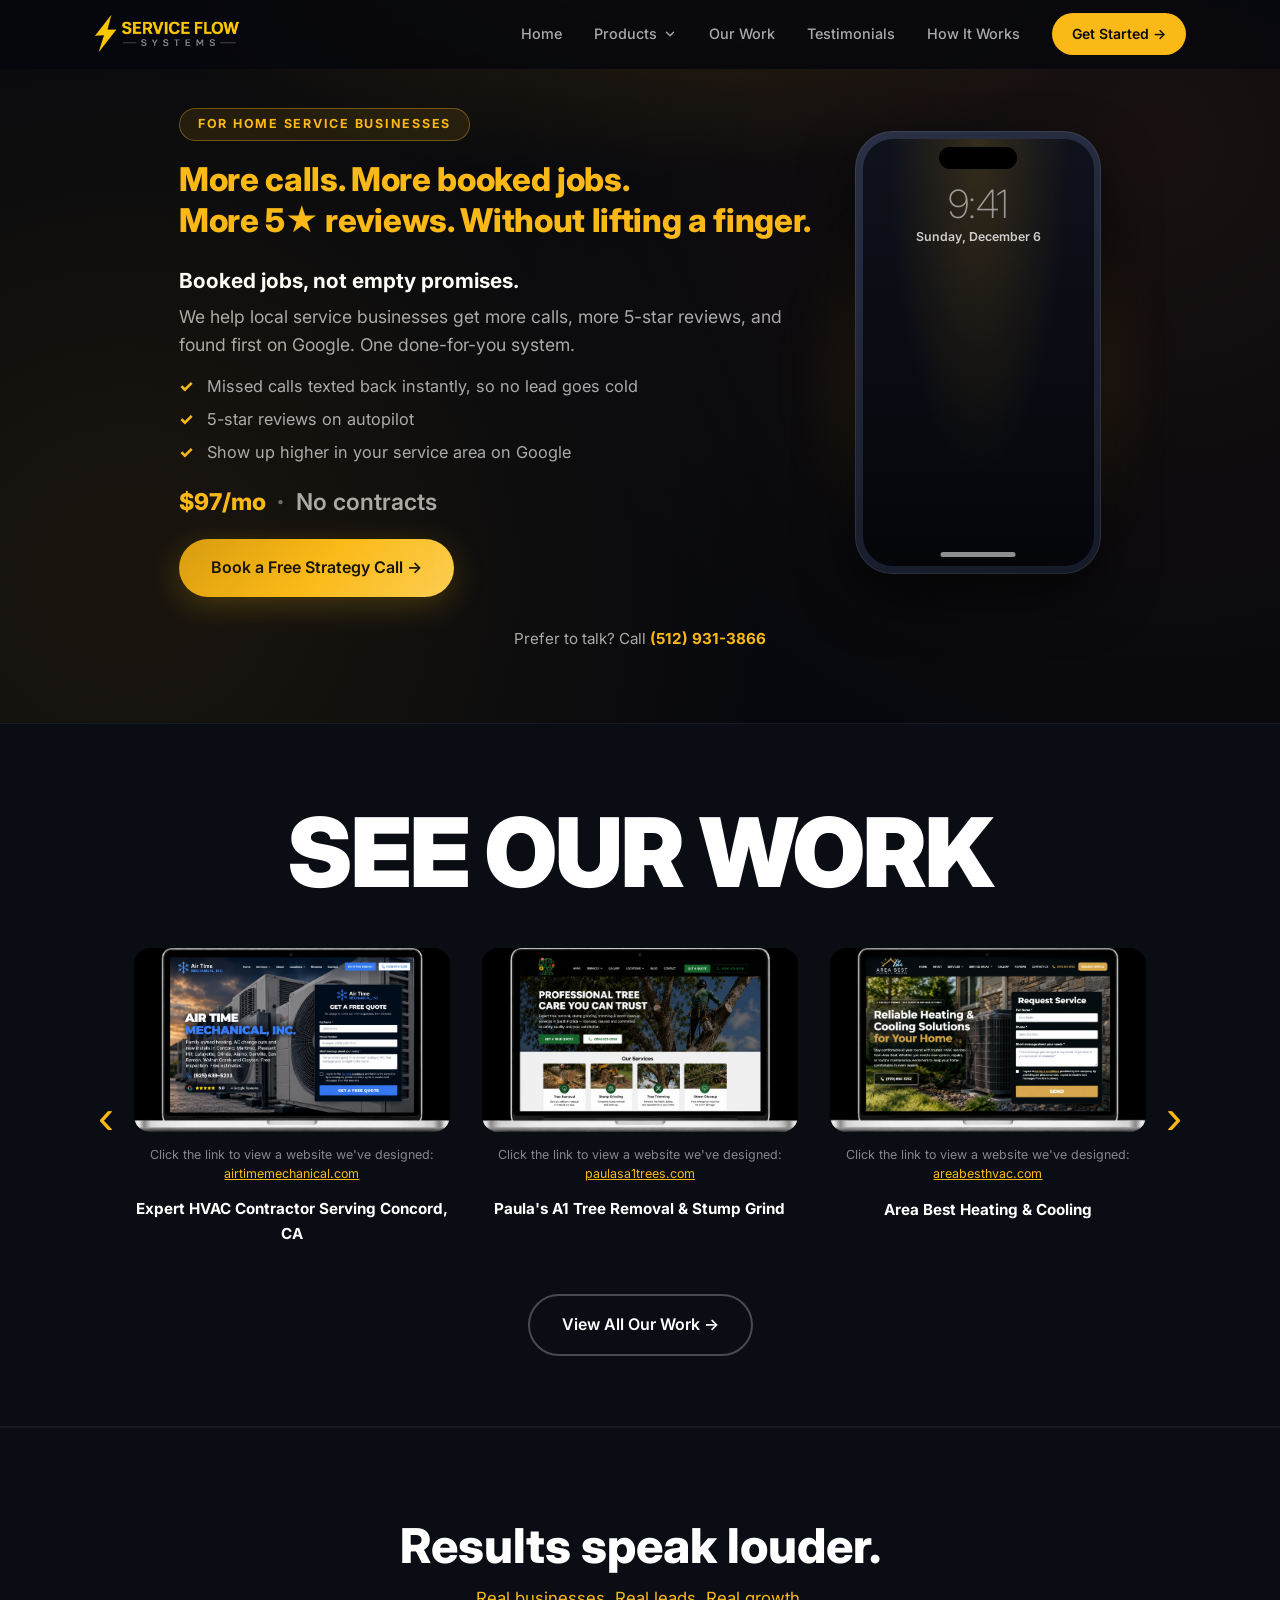
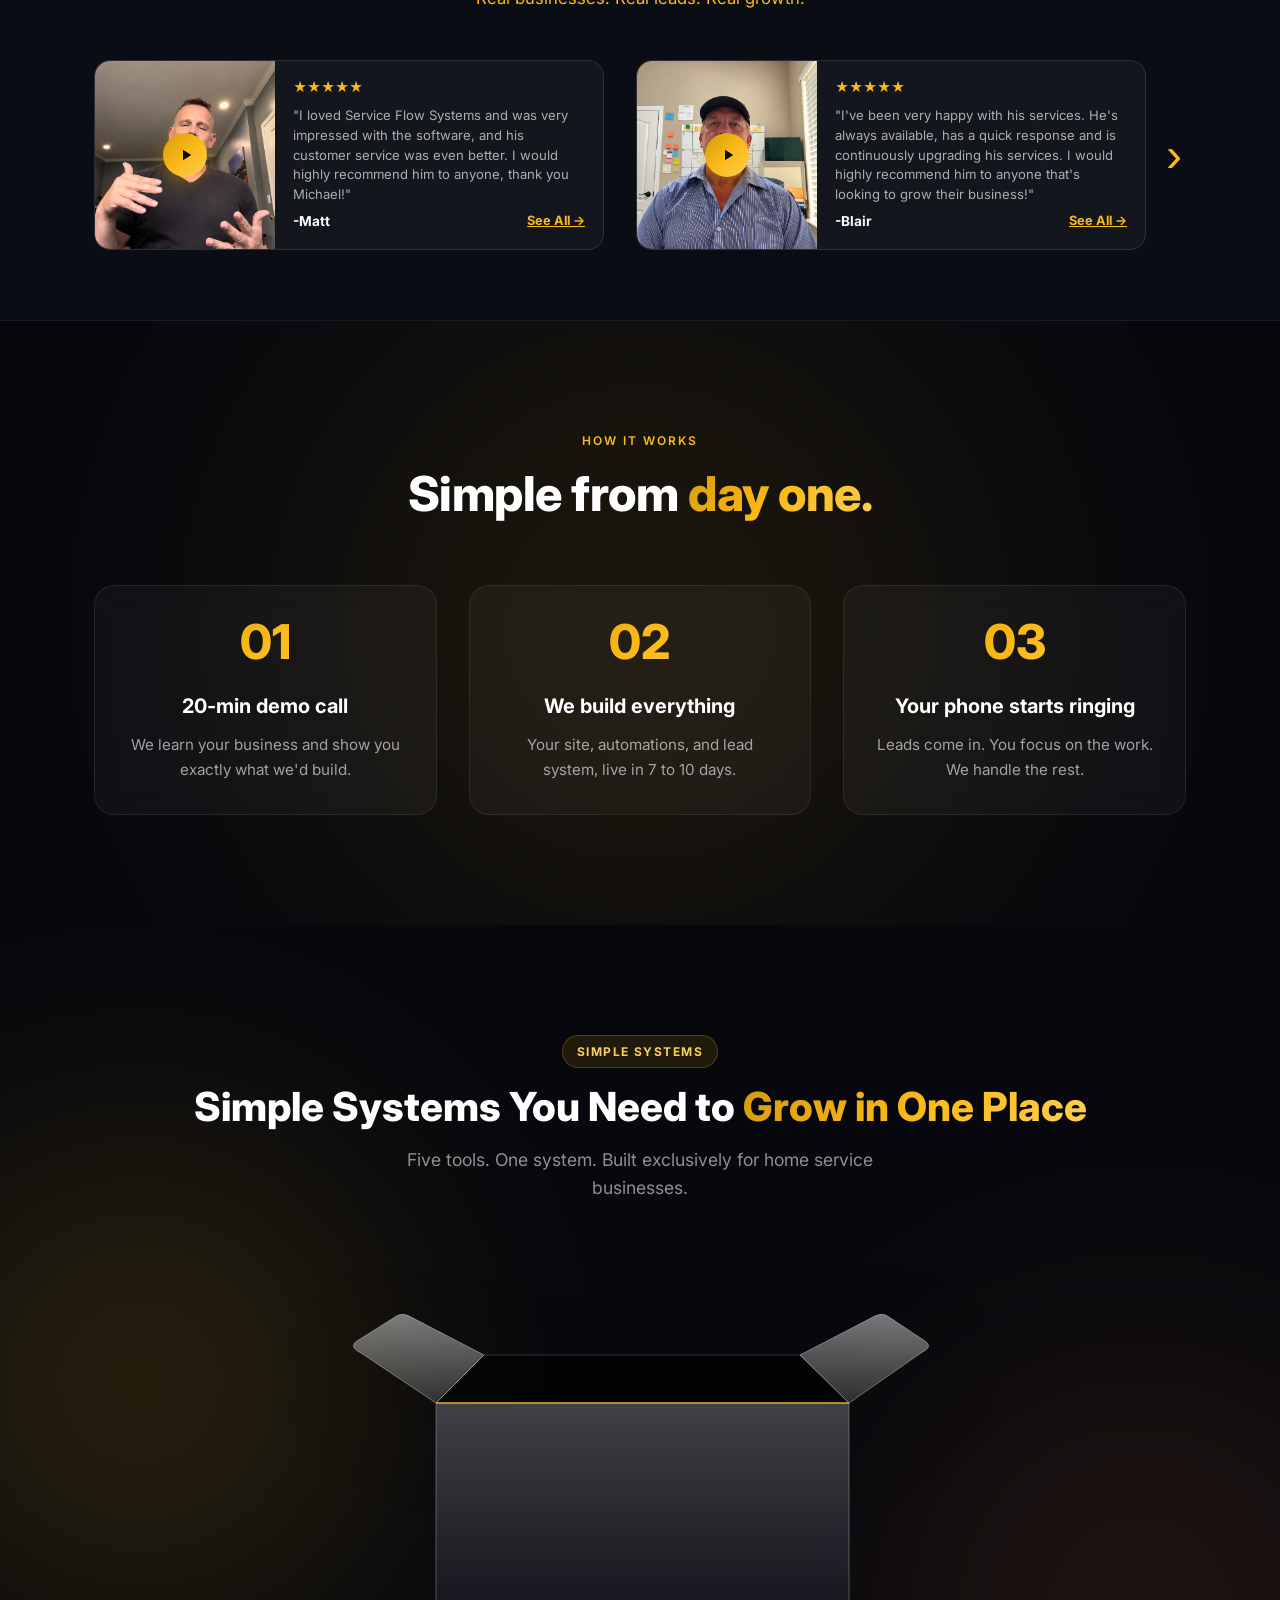
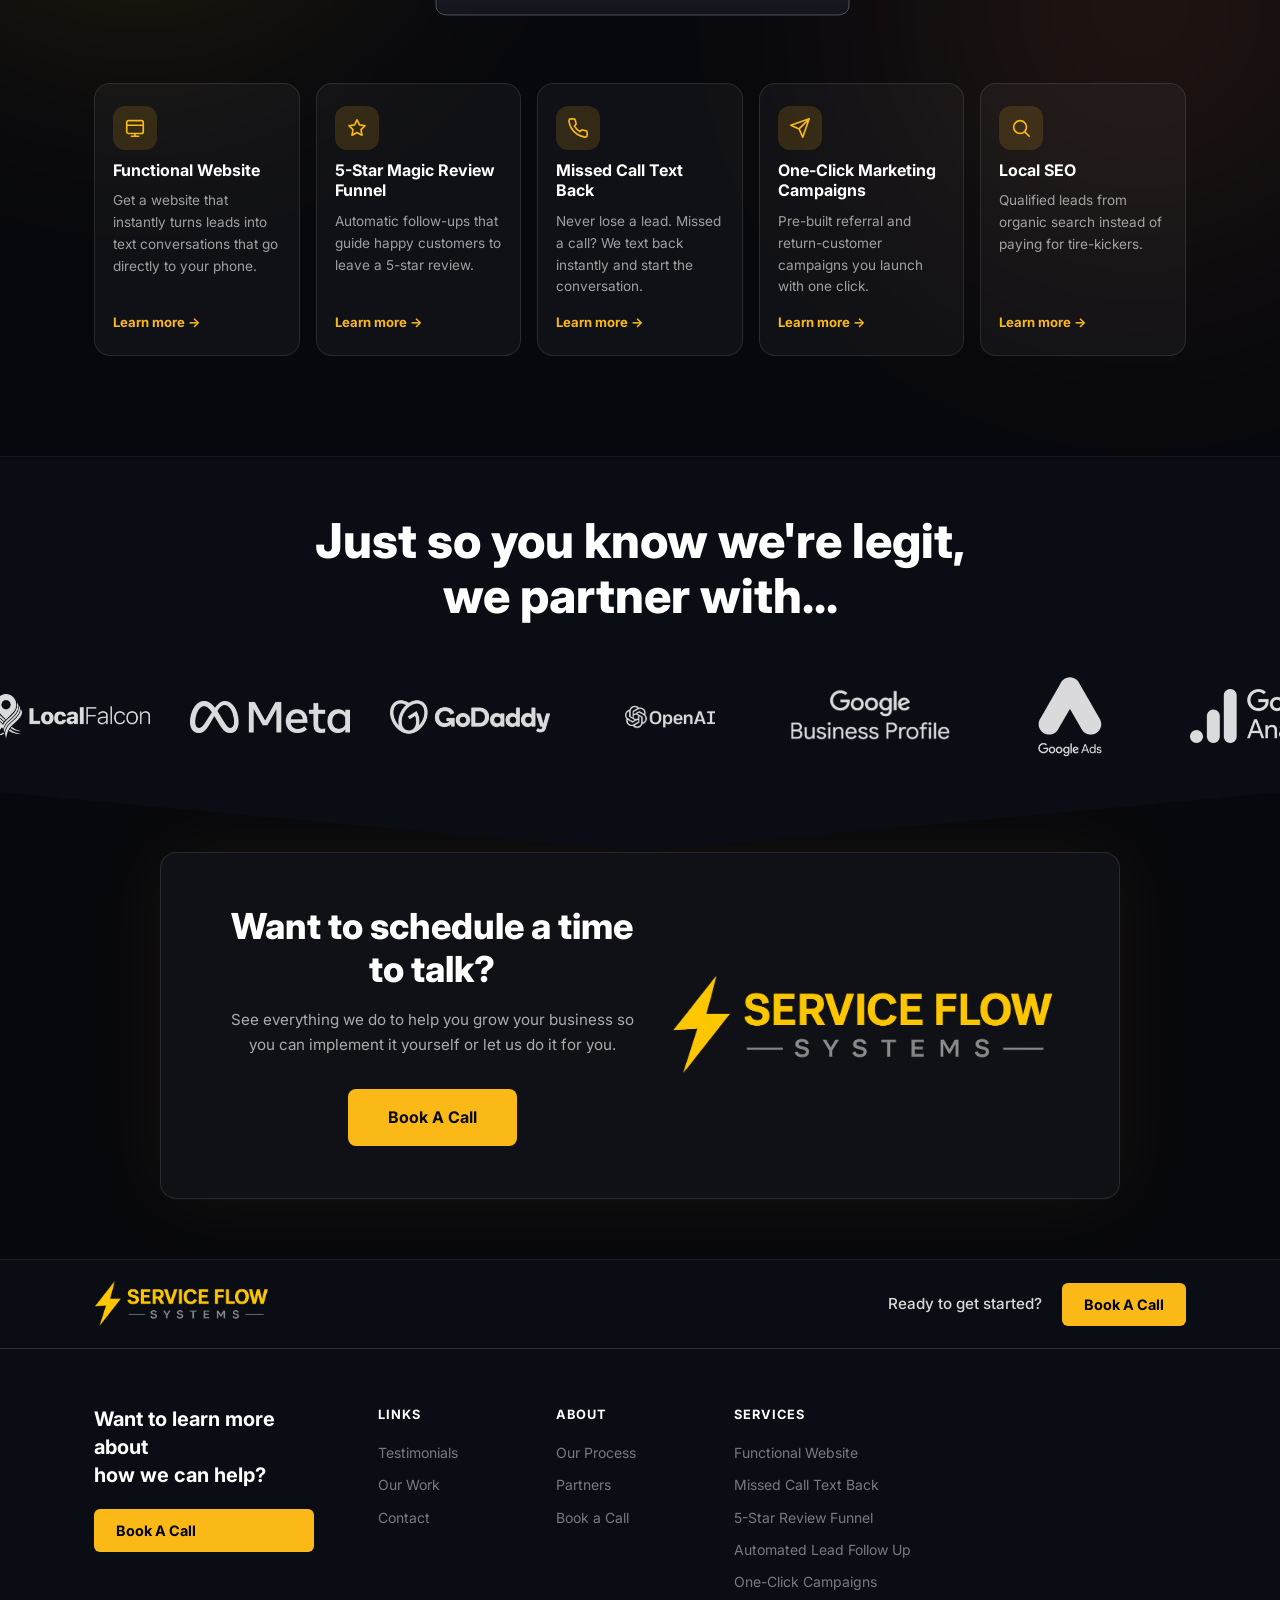
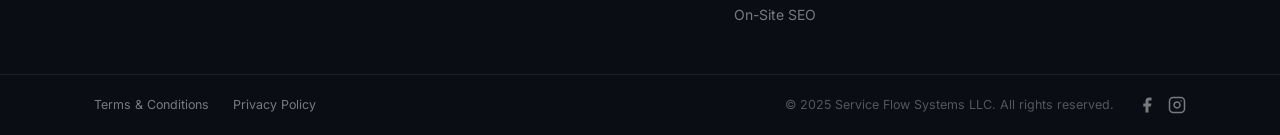
==== commit 3281ec21: "New hero copy, phone-notification mockup; remove the VSL - Hero: new headline ("More calls. More boo" ====
--- a/index.html
+++ b/index.html
@@ -66,32 +66,73 @@
 
         <!-- LEFT: Text -->
         <div class="hero-left">
-          <div class="section-label hero-eyebrow">For home service businesses</div>
-          <h1 class="hero-title hero-title-gold">
-            The system that runs your business<br class="hero-title-break" />
-            while you run the jobs.
-          </h1>
-          <p class="hero-sub hero-sub--front">Website, missed-call text-back, lead follow-up, and 5★ Google reviews, all connected so no call, lead, or customer gets lost. Done for you.</p>
-          <p class="hero-price-line hero-price-line--vsl">$97/mo<span class="hero-price-hand" aria-hidden="true">👇</span></p>
-
-          <!-- VSL: muted 4-second GIF-style loop (1:59-2:03) until clicked, then the Loom video plays from 0:00 with sound -->
-          <div class="vsl is-preview" id="vsl" data-embed-src="https://www.loom.com/embed/cb45982baef54629a77c665a97834855?hide_owner=true&amp;hide_share=true&amp;hide_title=true&amp;hideEmbedTopBar=true">
-            <div class="vsl-frame" id="vslFrame">
-              <video class="vsl-video" id="vslVideo" src="videos/vsl-dog-groomers.mp4#t=119" muted autoplay playsinline preload="metadata"></video>
-
-              <button type="button" class="vsl-soundcta" id="vslSoundCta" aria-label="Click for sound">
-                <svg viewBox="0 0 24 24" aria-hidden="true"><path d="M3 9v6h4l5 5V4L7 9H3z" fill="currentColor"/><g fill="none" stroke="currentColor" stroke-width="2" stroke-linecap="round"><path class="vsl-wave vsl-wave1" d="M15 10a3 3 0 0 1 0 4"/><path class="vsl-wave vsl-wave2" d="M17.5 7.8a6 6 0 0 1 0 8.4"/><path class="vsl-wave vsl-wave3" d="M20 5.5a10 10 0 0 1 0 13"/></g></svg>
-                <span>Click for sound</span>
-              </button>
-
-              <button type="button" class="vsl-bigplay" id="vslBigPlay" aria-label="Play video with sound">
-                <svg viewBox="0 0 24 24" aria-hidden="true"><path d="M8 5v14l11-7z" fill="currentColor"/></svg>
-              </button>
+          <div class="hero-top">
+            <div class="hero-copy">
+              <div class="section-label hero-eyebrow">For home service businesses</div>
+              <h1 class="hero-title hero-title-gold hero-title-v2">
+                <span class="ht-line">More calls. More booked jobs.</span><br class="ht-br ht-br-1" />
+                <span class="ht-line">More 5★ reviews.</span><br class="ht-br ht-br-2" />
+                <span class="ht-line">Without lifting a finger.</span>
+              </h1>
+              <p class="hero-subhead">Booked jobs, not empty promises.</p>
+              <p class="hero-sub hero-sub--front">We help local service businesses get more calls, more 5-star reviews, and found first on Google. One done-for-you system.</p>
+              <ul class="hero-checks">
+                <li>Missed calls texted back instantly, so no lead goes cold</li>
+                <li>5-star reviews on autopilot</li>
+                <li>Show up higher in your service area on Google</li>
+              </ul>
+              <p class="hero-price-line hero-price-line--vsl"><span class="hp-price">$97/mo</span><span class="hp-dot" aria-hidden="true">&middot;</span><span class="hp-note">No contracts</span></p>
+              <a href="book-a-call.html" class="btn btn-gold btn-lg hero-copy-cta">Book a Free Strategy Call →</a>
+            </div>
+
+            <!-- phone mockup: the system, shown as lock-screen notifications (new lead, 5-star review, job booked, new message) -->
+            <div class="hero-phone-mock" role="img" aria-label="Example phone notifications: a new lead, a 5-star review, a booked job and a new message">
+              <div class="phone">
+                <div class="phone-island"></div>
+                <div class="phone-screen">
+                  <div class="phone-time">9:41</div>
+                  <div class="phone-date" id="phoneDate">Today</div>
+                  <div class="phone-notifs">
+                    <div class="notif notif-1">
+                      <span class="notif-icon notif-icon--gray"><svg viewBox="0 0 24 24" aria-hidden="true"><path d="M16 21v-2a4 4 0 0 0-4-4H5a4 4 0 0 0-4 4v2" fill="none" stroke="currentColor" stroke-width="1.8" stroke-linecap="round" stroke-linejoin="round"/><circle cx="8.5" cy="7" r="4" fill="none" stroke="currentColor" stroke-width="1.8"/><path d="M20 8v6M23 11h-6" fill="none" stroke="currentColor" stroke-width="1.8" stroke-linecap="round"/></svg></span>
+                      <div class="notif-body">
+                        <div class="notif-top"><span class="notif-app">Service Flow</span><span class="notif-time">now</span></div>
+                        <div class="notif-title">New Lead Received</div>
+                        <div class="notif-text">John D. requested a quote.</div>
+                      </div>
+                    </div>
+                    <div class="notif notif-2">
+                      <span class="notif-icon notif-icon--gold"><svg viewBox="0 0 24 24" aria-hidden="true"><path d="M12 3l2.7 5.6 6.1.9-4.4 4.3 1 6.1L12 17l-5.4 2.9 1-6.1L3.2 9.5l6.1-.9z" fill="currentColor"/></svg></span>
+                      <div class="notif-body">
+                        <div class="notif-top"><span class="notif-app">Service Flow</span><span class="notif-time">2m ago</span></div>
+                        <div class="notif-title">New 5-Star Review</div>
+                        <div class="notif-text">"Best service ever! Highly..."</div>
+                      </div>
+                    </div>
+                    <div class="notif notif-3">
+                      <span class="notif-icon notif-icon--green"><svg viewBox="0 0 24 24" aria-hidden="true"><rect x="3" y="4" width="18" height="18" rx="2" fill="none" stroke="currentColor" stroke-width="1.8"/><path d="M16 2v4M8 2v4M3 10h18M9 16l2 2 4-4" fill="none" stroke="currentColor" stroke-width="1.8" stroke-linecap="round" stroke-linejoin="round"/></svg></span>
+                      <div class="notif-body">
+                        <div class="notif-top"><span class="notif-app">Service Flow</span><span class="notif-time">15m ago</span></div>
+                        <div class="notif-title">Job Booked</div>
+                        <div class="notif-text">Appointment set for tomorrow.</div>
+                      </div>
+                    </div>
+                    <div class="notif notif-4">
+                      <span class="notif-icon notif-icon--blue"><svg viewBox="0 0 24 24" aria-hidden="true"><path d="M21 15a2 2 0 0 1-2 2H7l-4 4V5a2 2 0 0 1 2-2h14a2 2 0 0 1 2 2z" fill="none" stroke="currentColor" stroke-width="1.8" stroke-linecap="round" stroke-linejoin="round"/></svg></span>
+                      <div class="notif-body">
+                        <div class="notif-top"><span class="notif-app">Service Flow</span><span class="notif-time">1h ago</span></div>
+                        <div class="notif-title">New Message</div>
+                        <div class="notif-text">"Hey, are you available..."</div>
+                      </div>
+                    </div>
+                  </div>
+                  <div class="phone-home"></div>
+                </div>
+              </div>
             </div>
           </div>
 
           <div class="hero-cta hero-cta-stack">
-            <a href="book-a-call.html" class="btn btn-gold btn-lg">Get Started →</a>
             <a href="tel:+15129313866" class="hero-phone">Prefer to talk? Call <strong>(512) 931-3866</strong></a>
           </div>
         </div>
--- a/styles.css
+++ b/styles.css
@@ -3656,125 +3656,30 @@
 /* hero without the price line: give the CTA room under the headline */
 .hero-title-gold + .hero-cta { margin-top: 28px; }
 
-/* ── VSL (landing page): muted GIF-style loop until clicked, then the YouTube video plays ── */
-.vsl {
-  width: 100%;
-  max-width: 580px;
-  margin: 24px auto 32px;
-}
-.vsl-frame {
-  position: relative;
-  aspect-ratio: 16 / 9;
-  background: #000;
-  border-radius: 16px;
-  overflow: hidden;
-  border: 1px solid var(--dark-border);
-  box-shadow: 0 20px 56px rgba(0,0,0,0.65), 0 0 60px rgba(251,185,23,0.1);
-  user-select: none;
-}
-.vsl-video {
-  display: block;
-  width: 100%;
-  height: 100%;
-  object-fit: cover;
-  background: #000;
-  cursor: pointer;
-}
-.vsl-yt {
-  position: absolute;
-  inset: 0;
-  width: 100%;
-  height: 100%;
-  border: 0;
-  opacity: 0;
-  transition: opacity 0.3s ease;
-}
-.vsl:not(.is-started) .vsl-yt { pointer-events: none; }
-.vsl.is-started .vsl-yt { opacity: 1; }
-
-/* "Click for sound" prompt, shown on the muted preview only */
-.vsl-soundcta {
-  position: absolute;
-  top: 12px; right: 12px;
-  z-index: 3;
-  display: flex; align-items: center; gap: 8px;
-  padding: 8px 14px 8px 10px;
-  border: 1px solid rgba(255,255,255,0.16);
-  border-radius: 999px;
-  color: #fff;
-  background: rgba(0,0,0,0.62);
-  backdrop-filter: blur(6px);
-  font: inherit;
-  font-size: 0.8rem;
-  font-weight: 600;
-  cursor: pointer;
-  transition: background 0.2s, border-color 0.2s;
-}
-.vsl-soundcta svg { width: 18px; height: 18px; flex-shrink: 0; }
-.vsl-soundcta:hover { background: rgba(251,185,23,0.92); border-color: transparent; color: #0b0b0a; }
-
-.vsl-bigplay {
-  position: absolute;
-  top: 50%; left: 50%;
-  z-index: 2;
-  width: 72px; height: 72px;
-  transform: translate(-50%, -50%);
-  display: flex; align-items: center; justify-content: center;
-  border: none;
-  border-radius: 50%;
-  cursor: pointer;
-  color: #0b0b0a;
-  background: linear-gradient(135deg, var(--gold-dark), var(--gold), var(--gold-light));
-  box-shadow: 0 10px 36px rgba(251,185,23,0.4);
-  transition: transform 0.2s ease, box-shadow 0.2s ease;
-}
-.vsl-bigplay svg { width: 30px; height: 30px; margin-left: 3px; }
-.vsl-bigplay::before {
-  content: "";
-  position: absolute;
-  inset: -9px;
-  border-radius: 50%;
-  border: 2px solid rgba(251,185,23,0.5);
-  animation: heroPlayPulse 2.2s ease-out infinite;
-}
-.vsl-bigplay:hover { transform: translate(-50%, -50%) scale(1.07); box-shadow: 0 14px 44px rgba(251,185,23,0.55); }
-
-/* once the YouTube video is playing, the preview loop and its buttons go away */
-.vsl.is-started .vsl-video { display: none; }
-.vsl.is-loading .vsl-soundcta,
-.vsl.is-loading .vsl-bigplay,
-.vsl.is-started .vsl-soundcta,
-.vsl.is-started .vsl-bigplay { display: none; }
-
-@media (max-width: 600px) {
-  .vsl { margin: 20px auto 26px; }
-  .vsl-frame { border-radius: 12px; }
-  .vsl-bigplay { width: 56px; height: 56px; }
-  .vsl-bigplay svg { width: 24px; height: 24px; }
-  .vsl-soundcta { top: 8px; right: 8px; padding: 6px 11px 6px 8px; font-size: 0.72rem; }
-  .vsl-soundcta svg { width: 16px; height: 16px; }
-}
-@media (prefers-reduced-motion: reduce) { .vsl-bigplay::before { animation: none; } }
-
 /* price line sitting above the VSL */
 .hero-price-line--vsl { margin: 14px 0 0; text-align: center; }
 .hero-price-hand { margin-left: 0.25em; font-style: normal; }
 
 /* hero copy: eyebrow + headline + sub */
-/* plain letter-spaced eyebrow text (no pill) */
+/* eyebrow in a pill */
 .section-label.hero-eyebrow {
-  display: block;
-  padding: 0;
+  display: inline-block;
+  padding: 8px 18px;
   margin-bottom: 18px;
-  background: none;
-  border: 0;
-  border-radius: 0;
+  background: rgba(251,185,23,0.1);
+  border: 1px solid rgba(251,185,23,0.35);
+  border-radius: 100px;
   color: var(--gold);
-  font-size: 0.8rem;
-  font-weight: 600;
-  letter-spacing: 0.16em;
+  font-size: 0.78rem;
+  font-weight: 700;
+  letter-spacing: 0.14em;
   text-transform: uppercase;
   text-align: center;
+  line-height: 1.2;
+  white-space: nowrap;
+}
+@media (max-width: 400px) {
+  .section-label.hero-eyebrow { padding: 7px 14px; font-size: 0.7rem; letter-spacing: 0.1em; }
 }
 .hero-sub--front {
   max-width: 620px;
@@ -3788,3 +3693,196 @@
 /* testimonial cards that have no quote/name yet: keep "See All" pinned to the bottom-right */
 .testi-hcard-foot { margin-top: auto; }
 .testi-hcard-more { margin-left: auto; }
+
+/* ── Hero: headline on the left, phone-notification mockup on the right ── */
+.hero-top {
+  width: 100%;
+  display: grid;
+  grid-template-columns: minmax(0, 1fr) auto;
+  gap: 44px;
+  align-items: center;
+  text-align: left;
+}
+.hero-copy { display: flex; flex-direction: column; align-items: flex-start; min-width: 0; }
+.hero-copy .section-label.hero-eyebrow { text-align: left; }
+.hero-copy .hero-title-gold { margin: 0 0 8px; text-align: left; max-width: none; }
+.hero-copy .hero-sub--front { margin: 14px 0 0; text-align: left; }
+.hero-copy .hero-price-line--vsl { margin: 20px 0 0; text-align: left; }
+
+/* everything in the phone is sized in em, so one font-size scales the whole mockup */
+.hero-phone-mock { position: relative; font-size: 15px; flex-shrink: 0; }
+.hero-phone-mock::before {
+  content: "";
+  position: absolute;
+  inset: 8% -22% 4% -22%;
+  background: radial-gradient(ellipse at 50% 55%, rgba(251,185,23,0.28) 0%, rgba(251,185,23,0) 68%);
+  filter: blur(26px);
+  pointer-events: none;
+}
+.phone {
+  position: relative;
+  width: 16.4em;
+  padding: 0.5em;
+  border-radius: 2.5em;
+  background: linear-gradient(160deg, #2a3045 0%, #151a29 100%);
+  box-shadow: 0 1.6em 3.6em rgba(0,0,0,0.6), inset 0 0 0 1px rgba(255,255,255,0.08);
+}
+.phone-island {
+  position: absolute;
+  top: 1.05em; left: 50%;
+  width: 5.2em; height: 1.45em;
+  transform: translateX(-50%);
+  border-radius: 1em;
+  background: #000;
+  z-index: 3;
+}
+.phone-screen {
+  position: relative;
+  overflow: hidden;
+  border-radius: 2em;
+  padding: 3em 0.6em 1.9em;
+  background:
+    radial-gradient(ellipse at 50% 0%, rgba(251,185,23,0.16) 0%, rgba(251,185,23,0) 55%),
+    linear-gradient(180deg, #0f121c 0%, #05060a 100%);
+  color: #fff;
+  text-align: center;
+}
+.phone-time { font-size: 2.6em; font-weight: 200; line-height: 1; letter-spacing: -0.02em; }
+.phone-date { margin-top: 0.35em; font-size: 0.82em; font-weight: 600; color: rgba(255,255,255,0.78); }
+.phone-notifs { margin-top: 1.2em; display: flex; flex-direction: column; gap: 0.55em; text-align: left; }
+.phone-home {
+  position: absolute;
+  left: 50%; bottom: 0.65em;
+  width: 5em; height: 0.28em;
+  transform: translateX(-50%);
+  border-radius: 1em;
+  background: rgba(255,255,255,0.55);
+}
+
+.notif {
+  display: flex;
+  align-items: flex-start;
+  gap: 0.55em;
+  padding: 0.62em 0.62em;
+  border-radius: 1.1em;
+  background: rgba(238,238,243,0.93);
+  box-shadow: 0 0.2em 0.8em rgba(0,0,0,0.25);
+  color: #14161c;
+  opacity: 0;
+  animation: 9s ease infinite both;
+}
+.notif-1 { animation-name: notifIn1; }
+.notif-2 { animation-name: notifIn2; }
+.notif-3 { animation-name: notifIn3; }
+.notif-4 { animation-name: notifIn4; }
+.notif-icon {
+  flex-shrink: 0;
+  width: 2em; height: 2em;
+  display: flex; align-items: center; justify-content: center;
+  border-radius: 0.55em;
+}
+.notif-icon svg { width: 1.1em; height: 1.1em; }
+.notif-icon--red   { color: #d63a3a; background: rgba(214,58,58,0.14); }
+.notif-icon--blue  { color: #2f6fe4; background: rgba(47,111,228,0.14); }
+.notif-icon--green { color: #1fa05a; background: rgba(31,160,90,0.16); }
+.notif-icon--gold  { color: #e0a00c; background: rgba(251,185,23,0.2); }
+.notif-body { flex: 1; min-width: 0; }
+.notif-top { display: flex; justify-content: space-between; gap: 0.6em; }
+.notif-app { white-space: nowrap; font-size: 0.6em; font-weight: 700; letter-spacing: 0.05em; text-transform: uppercase; color: #6b7280; }
+.notif-time { font-size: 0.6em; font-weight: 500; color: #8a909c; white-space: nowrap; }
+.notif-title { margin-top: 0.1em; font-size: 0.78em; font-weight: 700; line-height: 1.25; }
+.notif-text { margin-top: 0.05em; font-size: 0.66em; line-height: 1.3; color: #565d6b; white-space: nowrap; overflow: hidden; text-overflow: ellipsis; }
+
+/* one cycle: the four notifications arrive in order, hold, then clear together and start over */
+@keyframes notifIn1 { 0%, 3%  { opacity: 0; transform: translateY(1.1em) scale(0.96); } 8%, 88% { opacity: 1; transform: none; } 96%, 100% { opacity: 0; transform: none; } }
+@keyframes notifIn2 { 0%, 15% { opacity: 0; transform: translateY(1.1em) scale(0.96); } 20%, 88% { opacity: 1; transform: none; } 96%, 100% { opacity: 0; transform: none; } }
+@keyframes notifIn3 { 0%, 27% { opacity: 0; transform: translateY(1.1em) scale(0.96); } 32%, 88% { opacity: 1; transform: none; } 96%, 100% { opacity: 0; transform: none; } }
+@keyframes notifIn4 { 0%, 39% { opacity: 0; transform: translateY(1.1em) scale(0.96); } 44%, 88% { opacity: 1; transform: none; } 96%, 100% { opacity: 0; transform: none; } }
+@media (prefers-reduced-motion: reduce) { .notif { animation: none; opacity: 1; } }
+
+/* tablets and phones: headline first (centered, as before), phone underneath, then the video */
+@media (max-width: 1000px) {
+  .hero-top { grid-template-columns: 1fr; gap: 26px; text-align: center; justify-items: center; }
+  .hero-copy { align-items: center; }
+  .hero-copy .section-label.hero-eyebrow,
+  .hero-copy .hero-title-gold,
+  .hero-copy .hero-sub--front,
+  .hero-copy .hero-price-line--vsl { text-align: center; }
+  .hero-copy .hero-title-gold { margin: 0 auto 8px; }
+  .hero-copy .hero-sub--front { margin: 14px auto 0; }
+}
+@media (max-width: 600px) {
+  .hero-phone-mock { font-size: 13px; }
+}
+
+.notif-icon--gray { color: #5d6472; background: rgba(93,100,114,0.16); }
+
+/* ── Hero copy: headline, subhead, benefits, price and button ── */
+/* headline: 2 lines on desktop/tablet (the 2nd break is hidden), 3 lines on phones */
+.hero-title .ht-br-2 { display: none; }
+.hero-title .ht-line { display: inline; }
+@media (max-width: 600px) {
+  .hero-title .ht-br-2 { display: inline; }
+}
+
+.hero-subhead {
+  margin: 18px 0 0;
+  font-size: clamp(1.05rem, 2.2vw, 1.3rem);
+  font-weight: 700;
+  line-height: 1.35;
+  color: var(--white);
+}
+.hero-copy .hero-sub--front { margin: 8px 0 0; }
+
+.hero-checks {
+  list-style: none;
+  margin: 16px 0 0;
+  padding: 0;
+  display: flex;
+  flex-direction: column;
+  gap: 9px;
+  text-align: left;
+}
+.hero-checks li {
+  position: relative;
+  padding-left: 1.7em;
+  font-size: clamp(0.92rem, 2vw, 1.02rem);
+  line-height: 1.45;
+  color: var(--text-soft);
+}
+.hero-checks li::before {
+  content: "\2713";
+  position: absolute;
+  left: 0; top: 0;
+  font-weight: 800;
+  color: var(--gold);
+}
+
+/* price line: "$97/mo · No contracts" */
+.hero-copy .hero-price-line--vsl {
+  margin: 20px 0 0;
+  font-size: clamp(1.15rem, 2.6vw, 1.45rem);
+  font-style: normal;
+  font-weight: 800;
+  color: var(--white);
+}
+.hero-price-line--vsl .hp-price { color: var(--gold); }
+.hero-price-line--vsl .hp-dot { margin: 0 0.5em; color: rgba(255,255,255,0.4); }
+.hero-price-line--vsl .hp-note { font-weight: 600; color: var(--text-soft); }
+
+.hero-copy .hero-copy-cta { margin-top: 18px; }
+
+@media (max-width: 1000px) {
+  /* centered layout: the benefit list stays left-aligned as a block, centered on the page */
+  .hero-copy .hero-checks { align-self: center; }
+}
+
+/* new landing-page headline sizing, calibrated from measured line widths so it holds 2 lines
+   (desktop/tablet) or 3 short lines (phones) at every width */
+.hero-title-gold.hero-title-v2 { font-size: clamp(0.85rem, calc(4.78vw - 2.3px), 2.05rem); }
+@media (max-width: 600px) {
+  .hero-title-gold.hero-title-v2 { font-size: min(calc(6.56vw - 3.15px), 1.65rem); }
+}
+
+/* the call link now sits straight under the headline/phone row */
+.hero-top + .hero-cta { margin-top: 30px; }
